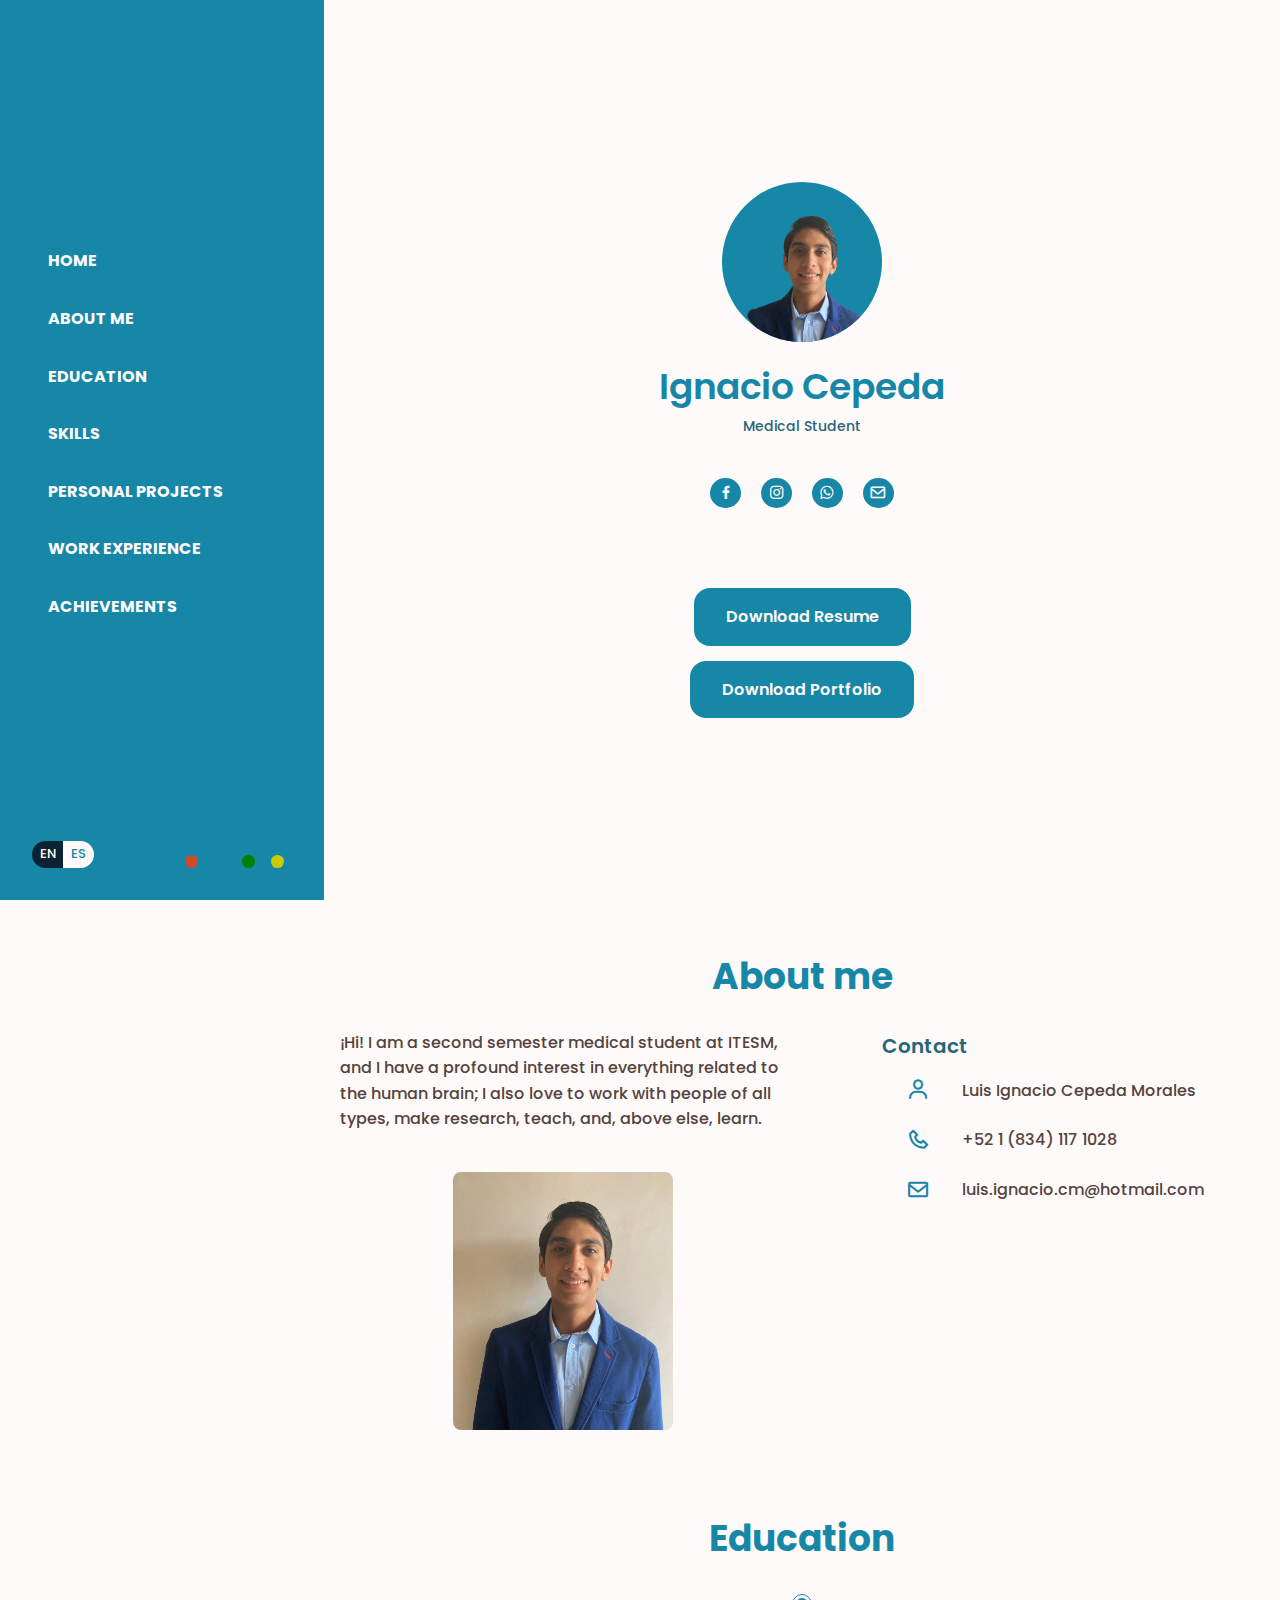
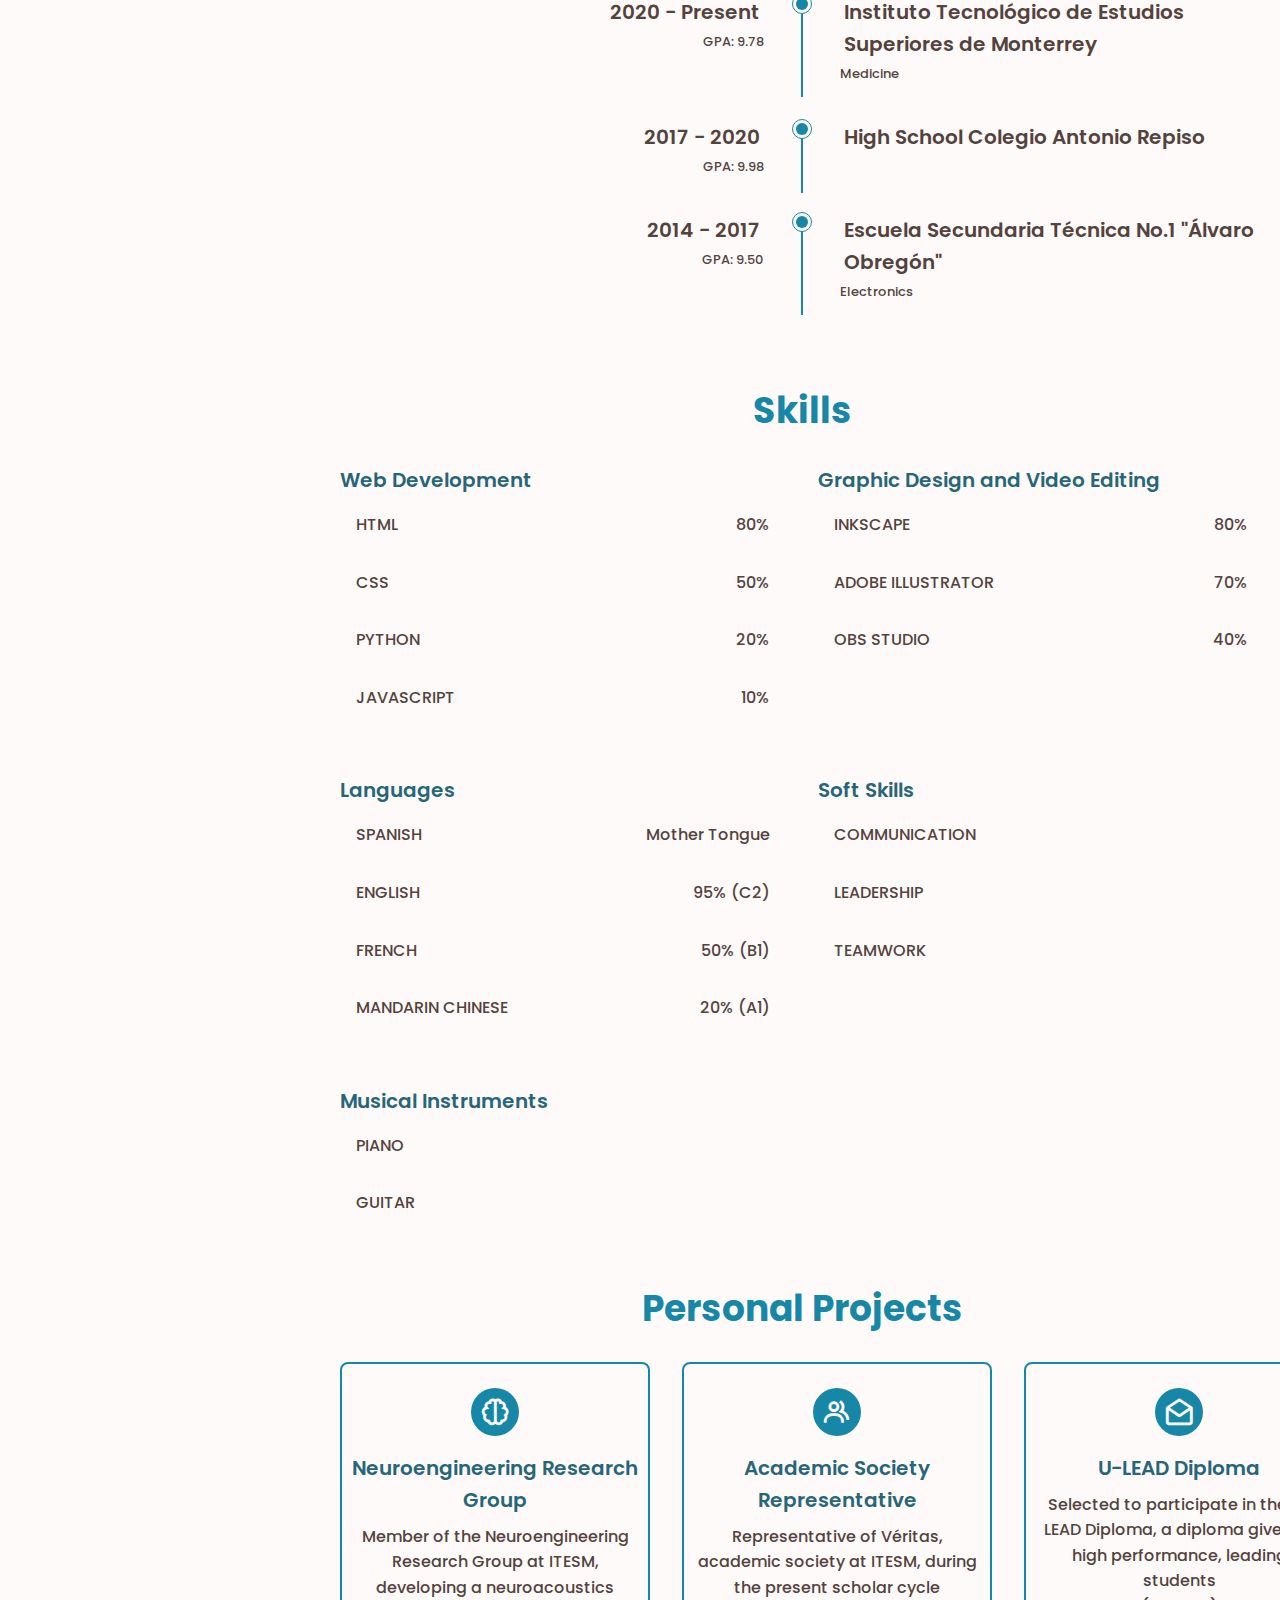
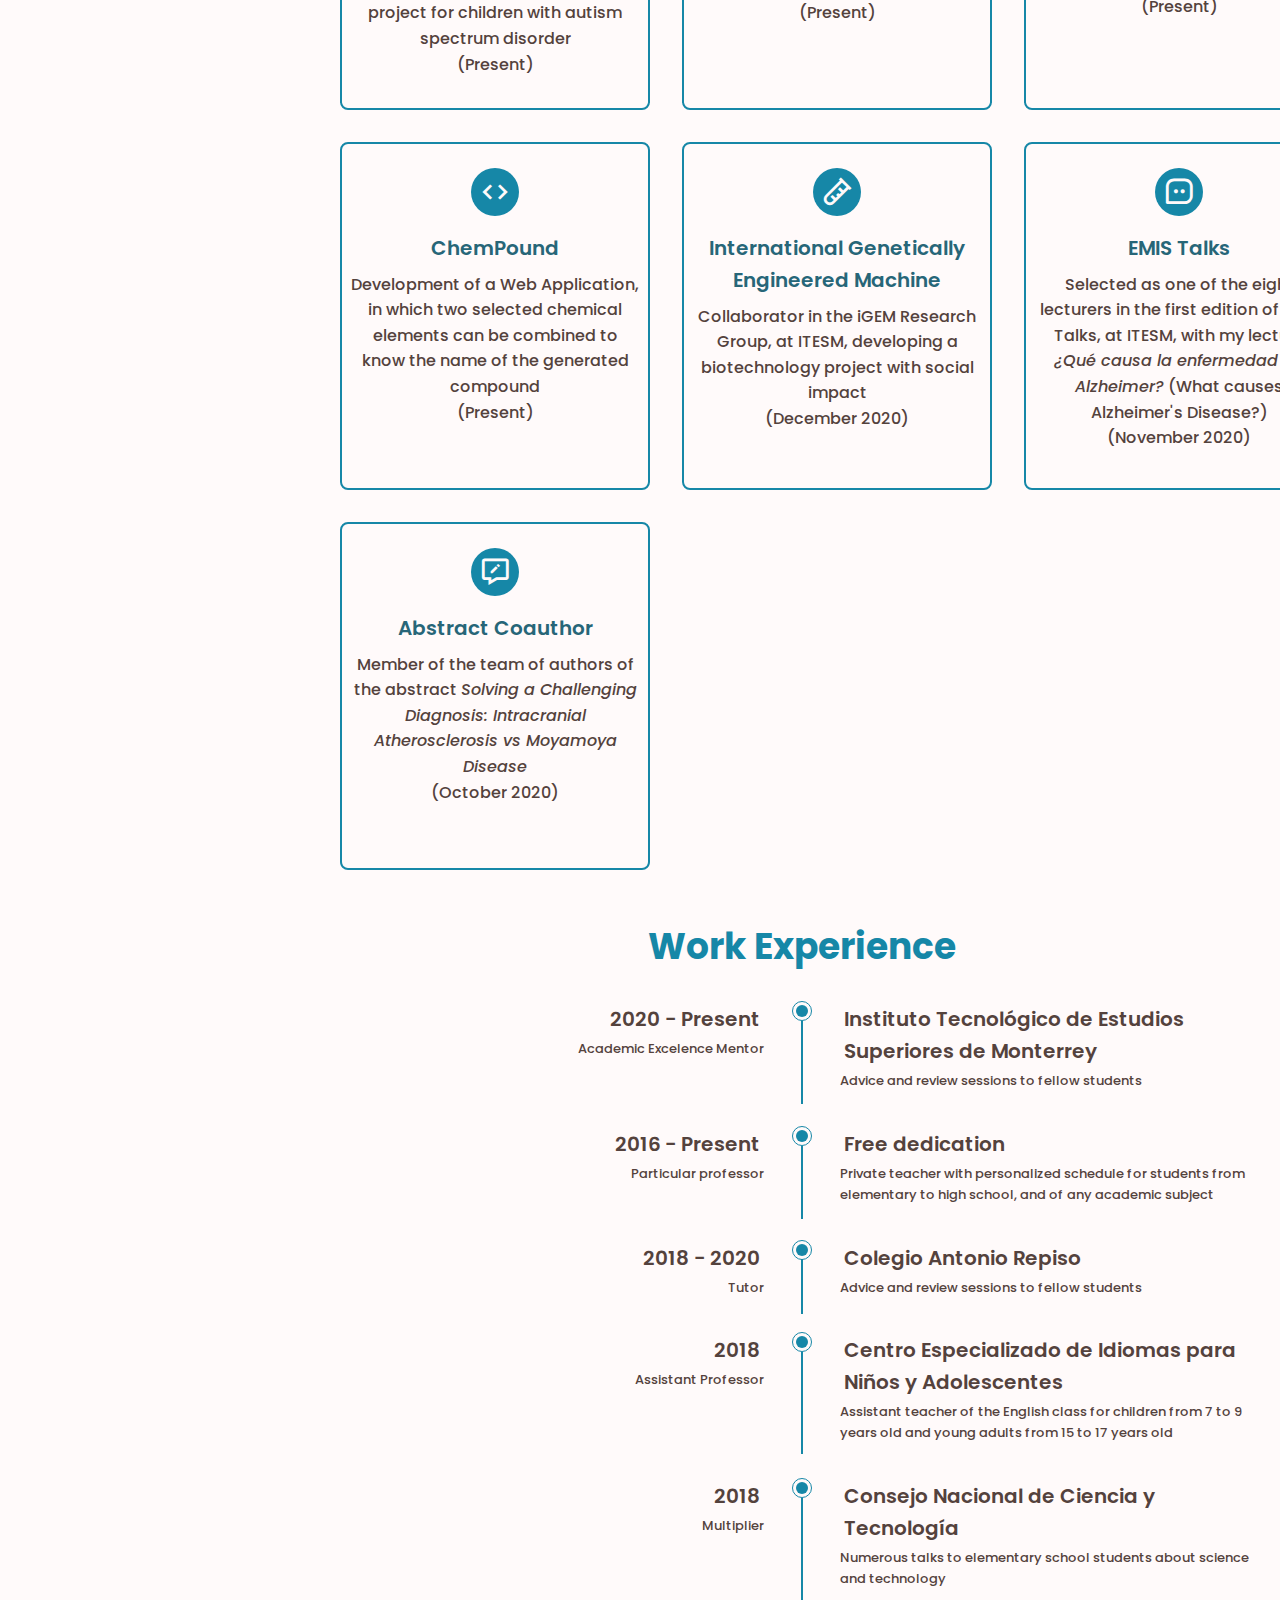
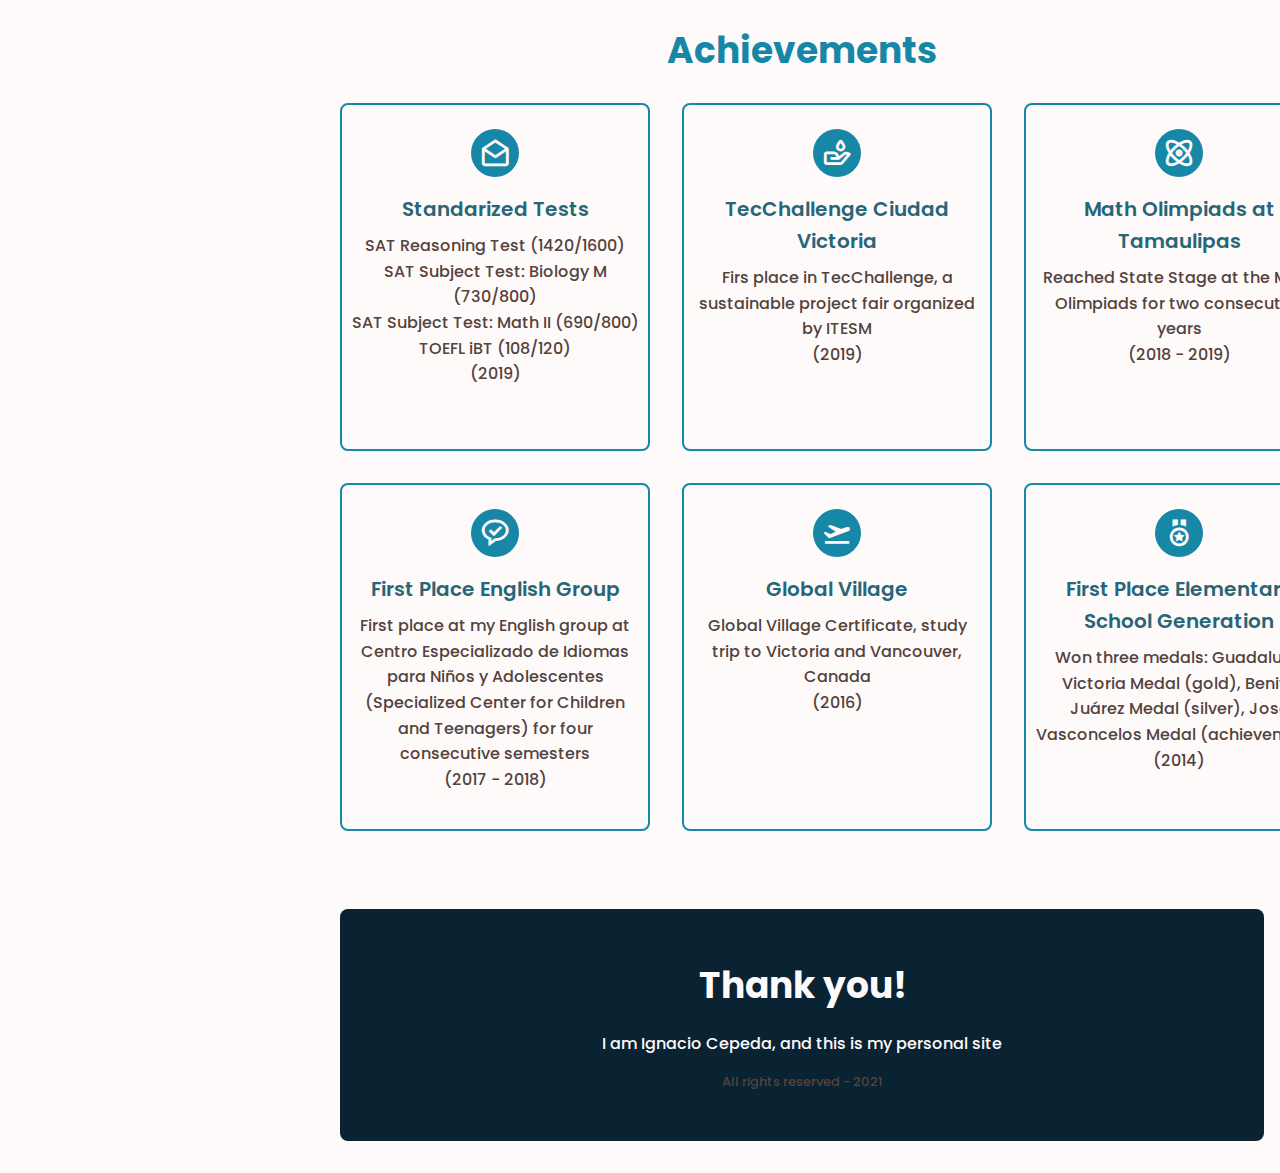
==== english.html @ 67d34b9b "Finished" ====
<!DOCTYPE html>
<html lang="es">
    <head>
        <meta charset="UTF-8">
        <title>Ignacio Cepeda</title>
        <meta name="viewport" content="width=device-width, initial-scale=1">
        <link rel="stylesheet" type="text/css" href="css/styles.css">
        <link rel="stylesheet" type="text/css" href="https://unpkg.com/boxicons@2.0.7/css/boxicons.min.css">
        <link rel="icon" href="assets/favicon.ico">
    </head>
    <body>
        <header class="l-header">
            <nav class="barra bd_grid">
                <div class="abrir_barra" id="abrir_barra">
                    <i class='bx bx-menu-alt-left'></i>
                </div>
                <div>
                    <a href="#" class="logo_barra">Ignacio Cepeda</a>
                </div>
                <div class="menu_barra" id="menu_barra">
                    <div class="cerrar_barra" id="cerrar_barra">
                        <i class='bx bx-x'></i>
                    </div>
                    <ul class="lista_barra">
                        <li class="item_barra"><a href="#inicio" class="link_barra activo">HOME</a></li>
                        <li class="item_barra"><a href="#acerca_de" class="link_barra activo">ABOUT ME</a></li>
                        <li class="item_barra"><a href="#educacion" class="link_barra activo">EDUCATION</a></li>
                        <li class="item_barra"><a href="#habilidades" class="link_barra activo">SKILLS</a></li>
                        <li class="item_barra"><a href="#proyectos" class="link_barra activo">PERSONAL PROJECTS</a></li>
                        <li class="item_barra"><a href="#experiencia_laboral" class="link_barra activo">WORK EXPERIENCE</a></li>
                        <li class="item_barra"><a href="#logros" class="link_barra activo">ACHIEVEMENTS</a></li>
                    </ul>
                    <div class="idiomas">
                        <a href="#" class="logo_barra_ingles idioma_activo">EN</a><a href="index.html" class="logo_barra_espagnol">ES</a>
                    </div>
                    <div class="colores">
                        <button class="cambio" id="color_orange"></button>
                        <button class="cambio" id="color_blue"></button>
                        <button class="cambio" id="color_green"></button>
                        <button class="cambio" id="color_yellow"></button>
                    </div>
                </div>
            </nav>
        </header>
        <main class="l-main">
            <section class="inicio" id="inicio">
                <div class="contenedor_inicio bd_grid">
                    <div class="datos_inicio">
                        <div class="imagen_inicio">
                            <img src="assets/me4.png" alt="ignacio-image">
                        </div>
                        <h1 class="titulo_inicio">Ignacio Cepeda</h1>
                        <span class="estudiante_inicio">Medical Student</span>
                        <div class="redes_sociales">
                            <a href="https://www.facebook.com/LuisIgnacio02" target="_blank" class="link_red_social"><i
                                    class="bx bxl-facebook"></i></a>
                            <a href="https://www.instagram.com/luisignacm/" target="_blank" class="link_red_social"><i
                                    class='bx bxl-instagram'></i></a>
                            <a href="https://wa.me/528341171028?text=Hola,+Ignacio" target="_blank"
                               class="link_red_social"><i class='bx bxl-whatsapp'></i></a>
                            <a href="mailto:luis.ignacio.cm@hotmail.com?Subject=Hola,+Ignacio" target="_blank"
                               class="link_red_social"><i class='bx bx-envelope'></i></a>
                        </div>
                        <a href="CV2021.pdf" target="_blank" class="boton boton_descargar">Download
                            Resume</a>
                        <a href="Portafolio.pdf" target="_blank" class="boton boton_descargar portafolio">Download
                            Portfolio</a>
                    </div>
                </div>
            </section>
            <section class="acerca_de section" id="acerca_de">
                <h2 class="titulo_seccion">About me</h2>
                <div class="contenedor_acerca_de bd_grid">
                    <div class="datos_acerca_de">
                        <p class="descripcion">
                            ¡Hi! I am a second semester medical student at ITESM, and I have a profound interest in
                            everything related to the human brain; I also love to work with people of all types,
                            make research, teach, and, above else, learn.
                        </p>
                        <img src="assets/me2.jpeg" class="imagen_acerca_de" alt="ignacio-image"></div>
                    <div class="contacto">
                        <h3 class="contacto_titulo">Contact</h3>
                        <div class="contacto_datos">
                            <i class="bx bx-user contacto_icono"></i>
                            <span>Luis Ignacio Cepeda Morales</span>
                        </div>
                        <div class="contacto_datos">
                            <i class="bx bx-phone contacto_icono"></i>
                            <span>+52 1 (834) 117 1028</span>
                        </div>
                        <div class="contacto_datos">
                            <i class="bx bx-envelope contacto_icono"></i>
                            <span>luis.ignacio.cm@hotmail.com</span>
                        </div>
                    </div>
                </div>
            </section>
            <section class="educacion section" id="educacion">
                <h2 class="titulo_seccion">Education</h2>
                <div class="contenedor_educacion bd_grid">
                    <div class="contenido_educacion">
                        <div>
                            <h3 class="agno">2020 - Present</h3>
                            <span class="promedio">GPA: 9.78</span>
                        </div>
                        <div class="tiempo_educacion">
                            <span class="circulo_educacion"></span>
                            <span class="linea_educacion"></span>
                        </div>
                        <div>
                            <h3 class="universidad">Instituto Tecnológico de Estudios Superiores de Monterrey</h3>
                            <span class="especialidad">Medicine</span>
                        </div>
                    </div>
                    <div class="contenido_educacion">
                        <div>
                            <h3 class="agno">2017 - 2020</h3>
                            <span class="promedio">GPA: 9.98</span>
                        </div>
                        <div class="tiempo_educacion">
                            <span class="circulo_educacion"></span>
                            <span class="linea_educacion"></span>
                        </div>
                        <div>
                            <h3 class="universidad">High School Colegio Antonio Repiso</h3>
                        </div>
                    </div>
                    <div class="contenido_educacion">
                        <div>
                            <h3 class="agno">2014 - 2017</h3>
                            <span class="promedio">GPA: 9.50</span>
                        </div>
                        <div class="tiempo_educacion">
                            <span class="circulo_educacion"></span>
                            <span class="linea_educacion"></span>
                        </div>
                        <div>
                            <h3 class="universidad">Escuela Secundaria Técnica No.1 "Álvaro Obregón"</h3>
                            <span class="especialidad">Electronics</span>
                        </div>
                    </div>
                </div>
            </section>
            <section class="habilidades section" id="habilidades">
                <h2 class="titulo_seccion">Skills</h2>
                <div class="contenedor_habilidades bd_grid">
                    <div class="contenido_habilidades">
                        <h3 class="subtitulo_habilidades">Web Development</h3>
                        <div class="datos_habilidades">
                            <span class="nombre_habilidad">HTML</span>
                            <span class="numero_habilidad">80%</span>
                            <span class="barra_habilidad" id="barra_html"></span>
                        </div>
                        <div class="datos_habilidades">
                            <span class="nombre_habilidad">CSS</span>
                            <span class="numero_habilidad">50%</span>
                            <span class="barra_habilidad" id="barra_css"></span>
                        </div>
                        <div class="datos_habilidades">
                            <span class="nombre_habilidad">Python</span>
                            <span class="numero_habilidad">20%</span>
                            <span class="barra_habilidad" id="barra_py"></span>
                        </div>
                        <div class="datos_habilidades">
                            <span class="nombre_habilidad">JavaScript</span>
                            <span class="numero_habilidad">10%</span>
                            <span class="barra_habilidad" id="barra_js"></span>
                        </div>
                    </div>
                    <div class="contenido_habilidades">
                        <h3 class="subtitulo_habilidades">Graphic Design and Video Editing</h3>
                        <div class="datos_habilidades">
                            <span class="nombre_habilidad">Inkscape</span>
                            <span class="numero_habilidad">80%</span>
                            <span class="barra_habilidad" id="barra_inkscape"></span>
                        </div>
                        <div class="datos_habilidades">
                            <span class="nombre_habilidad">Adobe Illustrator</span>
                            <span class="numero_habilidad">70%</span>
                            <span class="barra_habilidad" id="barra_illustrator"></span>
                        </div>
                        <div class="datos_habilidades">
                            <span class="nombre_habilidad">OBS Studio</span>
                            <span class="numero_habilidad">40%</span>
                            <span class="barra_habilidad" id="barra_obs"></span>
                        </div>
                    </div>
                    <div class="contenido_habilidades">
                        <h3 class="subtitulo_habilidades">Languages</h3>
                        <div class="datos_habilidades">
                            <span class="nombre_habilidad">Spanish</span>
                            <span class="numero_habilidad">Mother Tongue</span>
                            <span class="barra_habilidad" id="barra_español"></span>
                        </div>
                        <div class="datos_habilidades">
                            <span class="nombre_habilidad">English</span>
                            <span class="numero_habilidad">95% (C2)</span>
                            <span class="barra_habilidad" id="barra_ingles"></span>
                        </div>
                        <div class="datos_habilidades">
                            <span class="nombre_habilidad">French</span>
                            <span class="numero_habilidad">50% (B1)</span>
                            <span class="barra_habilidad" id="barra_frances"></span>
                        </div>
                        <div class="datos_habilidades">
                            <span class="nombre_habilidad">Mandarin Chinese</span>
                            <span class="numero_habilidad">20% (A1)</span>
                            <span class="barra_habilidad" id="barra_chino"></span>
                        </div>
                    </div>
                    <div class="contenido_habilidades">
                        <h3 class="subtitulo_habilidades">Soft Skills</h3>
                        <div class="datos_habilidades">
                            <span class="nombre_habilidad">Communication</span>
                        </div>
                        <div class="datos_habilidades">
                            <span class="nombre_habilidad">Leadership</span>
                        </div>
                        <div class="datos_habilidades">
                            <span class="nombre_habilidad">Teamwork</span>
                        </div>
                    </div>
                    <div class="contenido_habilidades">
                        <h3 class="subtitulo_habilidades">Musical Instruments</h3>
                        <div class="datos_habilidades">
                            <span class="nombre_habilidad">Piano</span>
                        </div>
                        <div class="datos_habilidades">
                            <span class="nombre_habilidad">Guitar</span>
                        </div>
                    </div>
                </div>
            </section>
            <section class="proyectos" id="proyectos">
                <h2 class="titulo_seccion">Personal Projects</h2>
                <div class="contenedor_proyectos bd_grid">
                    <div class="contenido_proyectos">
                        <i class="bx bx-brain icono_proyectos"></i>
                        <h3 class="titulo_proyectos">Neuroengineering Research Group</h3>
                        <p class="descripcion_proyectos">
                            Member of the Neuroengineering Research Group at ITESM, developing a neuroacoustics
                            project for children with autism spectrum disorder <br>(Present)
                        </p>
                    </div>
                    <div class="contenido_proyectos">
                        <i class="bx bx-group icono_proyectos"></i>
                        <h3 class="titulo_proyectos">Academic Society Representative</h3>
                        <p class="descripcion_proyectos">
                            Representative of Véritas, academic society at ITESM, during the present
                            scholar cycle <br>(Present)
                        </p>
                    </div>
                    <div class="contenido_proyectos">
                        <i class="bx bx-envelope-open icono_proyectos"></i>
                        <h3 class="titulo_proyectos">U-LEAD Diploma</h3>
                        <p class="descripcion_proyectos">
                            Selected to participate in the U-LEAD Diploma, a diploma given to high performance,
                            leading students <br>(Present)
                        </p>
                    </div>
                    <div class="contenido_proyectos">
                        <i class="bx bx-code icono_proyectos"></i>
                        <h3 class="titulo_proyectos">ChemPound</h3>
                        <p class="descripcion_proyectos">
                            Development of a Web Application, in which two selected chemical elements can be
                            combined to know the name of the generated compound <br>(Present)
                        </p>
                    </div>
                    <div class="contenido_proyectos">
                        <a href="https://open.spotify.com/episode/3LlJ29uV9oakrm0CAbgaK0?si=y4XoBjLfSESO9Jmq3WnVIg&dl_branch=1"
                           target="_blank">
                            <i class="bx bx-test-tube icono_proyectos"></i>
                            <h3 class="titulo_proyectos">International Genetically Engineered Machine</h3>
                            <p class="descripcion_proyectos">
                                Collaborator in the iGEM Research Group, at ITESM, developing a biotechnology project
                                with social impact <br>(December 2020)
                            </p>
                        </a>
                    </div>
                    <div class="contenido_proyectos">
                        <i class="bx bx-message-square-dots icono_proyectos"></i>
                        <h3 class="titulo_proyectos">EMIS Talks</h3>
                        <p class="descripcion_proyectos">
                            Selected as one of the eight lecturers in the first edition of EMIS Talks, at ITESM,
                            with my lecture <em>¿Qué causa la enfermedad de Alzheimer?</em> (What causes Alzheimer's
                            Disease?) <br>(November 2020)
                        </p>
                    </div>
                    <div class="contenido_proyectos">
                        <i class="bx bx-message-edit icono_proyectos"></i>
                        <h3 class="titulo_proyectos">Abstract Coauthor</h3>
                        <p class="descripcion_proyectos">
                            Member of the team of authors of the abstract <em>Solving a
                            Challenging Diagnosis: Intracranial Atherosclerosis vs Moyamoya Disease</em>
                            <br>(October 2020)
                        </p>
                    </div>
                </div>
            </section>
            <section class="educacion section" id="experiencia_laboral">
                <h2 class="titulo_seccion">Work Experience</h2>
                <div class="contenedor_educacion bd_grid">
                    <div class="contenido_educacion">
                        <div>
                            <h3 class="agno">2020 - Present</h3>
                            <span class="promedio">Academic Excelence Mentor</span>
                        </div>
                        <div class="tiempo_educacion">
                            <span class="circulo_educacion"></span>
                            <span class="linea_educacion"></span>
                        </div>
                        <div>
                            <h3 class="universidad">Instituto Tecnológico de Estudios Superiores de Monterrey</h3>
                            <span class="especialidad">Advice and review sessions to fellow students</span>
                        </div>
                    </div>
                    <div class="contenido_educacion">
                        <div>
                            <h3 class="agno">2016 - Present</h3>
                            <span class="promedio">Particular professor</span>
                        </div>
                        <div class="tiempo_educacion">
                            <span class="circulo_educacion"></span>
                            <span class="linea_educacion"></span>
                        </div>
                        <div>
                            <h3 class="universidad">Free dedication</h3>
                            <span class="especialidad">Private teacher with personalized schedule for students from elementary to high school, and of any academic subject</span>
                        </div>
                    </div>
                    <div class="contenido_educacion">
                        <div>
                            <h3 class="agno">2018 - 2020</h3>
                            <span class="promedio">Tutor</span>
                        </div>
                        <div class="tiempo_educacion">
                            <span class="circulo_educacion"></span>
                            <span class="linea_educacion"></span>
                        </div>
                        <div>
                            <h3 class="universidad">Colegio Antonio Repiso</h3>
                            <span class="especialidad">Advice and review sessions to fellow students</span>
                        </div>
                    </div>
                    <div class="contenido_educacion">
                        <div>
                            <h3 class="agno">2018</h3>
                            <span class="promedio">Assistant Professor</span>
                        </div>
                        <div class="tiempo_educacion">
                            <span class="circulo_educacion"></span>
                            <span class="linea_educacion"></span>
                        </div>
                        <div>
                            <h3 class="universidad">Centro Especializado de Idiomas para Niños y
                                Adolescentes</h3>
                            <span class="especialidad">Assistant teacher of the English class for children from 7 to 9 years old and young adults from 15 to 17 years old</span>
                        </div>
                    </div>
                    <div class="contenido_educacion">
                        <div>
                            <h3 class="agno">2018</h3>
                            <span class="promedio">Multiplier</span>
                        </div>
                        <div class="tiempo_educacion">
                            <span class="circulo_educacion"></span>
                            <span class="linea_educacion"></span>
                        </div>
                        <div>
                            <h3 class="universidad">Consejo Nacional de Ciencia y Tecnología</h3>
                            <span class="especialidad">Numerous talks to elementary school students about science and technology</span>
                        </div>
                    </div>
                </div>
            </section>
            <section class="proyectos" id="logros">
                <h2 class="titulo_seccion">Achievements</h2>
                <div class="contenedor_proyectos bd_grid">
                    <div class="contenido_proyectos">
                        <a href="assets/Scores.pdf" target="_blank">
                            <i class="bx bx-envelope-open icono_proyectos"></i>
                            <h3 class="titulo_proyectos">Standarized Tests</h3>
                            <p class="descripcion_proyectos">
                                SAT Reasoning Test (1420/1600) <br>
                                SAT Subject Test: Biology M (730/800) <br>
                                SAT Subject Test: Math II (690/800) <br>
                                TOEFL iBT (108/120) <br>(2019)
                            </p>
                        </a>
                    </div>
                    <div class="contenido_proyectos">
                        <a href="assets/TecChallenge.jpg" target="_blank">
                            <i class="bx bx-donate-blood icono_proyectos"></i>
                            <h3 class="titulo_proyectos">TecChallenge Ciudad Victoria</h3>
                            <p class="descripcion_proyectos">
                                Firs place in TecChallenge, a sustainable project fair organized by ITESM <br>(2019)
                            </p>
                        </a>
                    </div>
                    <div class="contenido_proyectos">
                        <a href="assets/Olimpiadas.jpg" target="_blank">
                            <i class="bx bx-atom icono_proyectos"></i>
                            <h3 class="titulo_proyectos">Math Olimpiads at Tamaulipas</h3>
                            <p class="descripcion_proyectos">
                                Reached State Stage at the Math Olimpiads for two consecutive years <br>(2018 - 2019)
                            </p>
                        </a>
                    </div>
                    <div class="contenido_proyectos">
                        <a href="assets/CEINA.jpg" target="_blank">
                            <i class="bx bx-message-rounded-check icono_proyectos"></i>
                            <h3 class="titulo_proyectos">First Place English Group</h3>
                            <p class="descripcion_proyectos">
                                First place at my English group at Centro Especializado de Idiomas para Niños y
                                Adolescentes (Specialized Center for Children and Teenagers) for four consecutive
                                semesters <br>(2017 - 2018)
                            </p>
                        </a>
                    </div>
                    <div class="contenido_proyectos">
                        <a href="assets/GlobalVillage.jpg" target="_blank">
                            <i class="bx bxs-plane-take-off icono_proyectos"></i>
                            <h3 class="titulo_proyectos">Global Village</h3>
                            <p class="descripcion_proyectos">
                                Global Village Certificate, study trip to Victoria and Vancouver, Canada <br>(2016)
                            </p>
                        </a>
                    </div>
                    <div class="contenido_proyectos">
                        <a href="assets/Medallas.jpg" target="_blank">
                            <i class="bx bx-medal icono_proyectos"></i>
                            <h3 class="titulo_proyectos">First Place Elementary School Generation</h3>
                            <p class="descripcion_proyectos">
                                Won three medals:
                                Guadalupe Victoria Medal (gold), Benito Juárez Medal (silver), José Vasconcelos
                                Medal (achievement) <br>(2014)
                            </p>
                        </a>
                    </div>
                </div>
            </section>
        </main>
        <footer class="pie section">
            <div class="contenedor_pie bd_grid">
                <h1 class="titulo_pie">Thank you!</h1>
                <p class="descripcion_pie">I am Ignacio Cepeda, and this is my personal site</p>
                <p class="derechos">All rights reserved - 2021</p>
            </div>
        </footer>
        <script src="js/main.js" defer></script>
    </body>
</html>
---- css/styles.css ----
@import url('https://fonts.googleapis.com/css2?family=Poppins:wght@500;600;700&display=swap');
@import url('https://fonts.googleapis.com/css2?family=Ubuntu:wght@400;500;700&display=swap');

:root {
    --header_height: 3rem;
    --navigation_width: 324px;

    --light_font: 400;
    --medium_font: 500;
    --semibold_font: 600;
    --bold_font: 700;

    --first_color: #1687a7;
    --first_color_dark: #276678;
    --first_color_darker: #092332;
    --text_color: #54423D;
    --first_color_light: #FFFAFA;
    --first_color_lighter: #FFFAFA;

    --primary_font: "Poppins", "Ubuntu", "Helvetica", sans-serif;
    --h1_size: 1.5rem;
    --h2_size: 1.25rem;
    --h3_size: 1rem;
    --normal_size: .938rem;
    --small_size: .813rem;
    --smaller_size: .75rem;

    --margin_1: .5rem;
    --margin_2: 1rem;
    --margin_3: 1.5rem;
    --margin_4: 2rem;
    --margin_5: 2.5rem;
    --margin_6: 5.5rem;

    --z: 100;
    /* cubic-bezier(0.18, 0.62, 0.9, 1.01) */
    --curve: cubic-bezier(0.01, 1.1, 0.99, 0.96);
}

@media screen and (min-width: 768px) {
    :root {
        --h1_size: 2.25rem;
        --h2_size: 1.5rem;
        --h3_size: 1.25rem;
        --normal_size: 1rem;
        --small_size: .875rem;
        --smaller_size: .813rem;
    }
}

*, ::before, ::after {
    box-sizing: border-box;
}

html {
    scroll-behavior: smooth;
}

body {
    background-color: var(--first_color_lighter);
    color: var(--text_color);
    font-family: var(--primary_font);
    font-size: var(--normal_size);
    font-weight: var(--medium_font);
    line-height: 1.6;
    margin: var(--header_height) 0 0 0;
}

h1, h2, h3, p {
    margin: 0;
}

h3 {
    font-weight: var(--semibold_font);
}

ul {
    list-style: none;
    margin: 0;
    padding: 0;
}

a {
    color: var(--text_color);
    text-decoration: none;
    transition: 500ms;
}

img {
    display: block;
    height: auto;
    max-width: 100%;
}

::-webkit-scrollbar {
    width: 9px;
}

::-webkit-scrollbar-thumb {
    background: var(--first_color);
    border-radius: 10px;
    border-right: 3px solid var(--first_color_lighter);
}

::-webkit-scrollbar-thumb:hover {
    background: var(--first_color_dark);
}

.section {
    padding: 4rem 0 2rem;
}

.titulo_seccion {
    color: var(--first_color);
    font-size: var(--h1_size);
    margin-bottom: var(--margin_3);
    text-align: center;
}

.subtitulo_seccion {
    color: var(--first_color_darker);
    display: block;
    font-size: var(--small_size);
    font-weight: var(--bold_font);
    margin-bottom: .25rem;
    text-align: center;
}

.bd_grid {
    column-gap: 2rem;
    display: grid;
    grid-template-columns: 100%;
    margin-left: var(--margin_2);
    margin-right: var(--margin_2);
    max-width: 1024px;
    width: calc(100% - 2rem);
}

.l-header {
    background-color: var(--first_color_lighter);
    box-shadow: 0 2px 4px rgba(0, 0, 0, .1);
    left: 0;
    position: fixed;
    top: 0;
    width: 100%;
    z-index: var(--z);
}

.barra {
    align-items: center;
    display: flex;
    height: var(--header_height);
    justify-content: space-between;
}

.menu_barra {
    align-items: center;
    background-color: var(--first_color);
    display: flex;
    height: 100vh;
    left: -100%;
    padding: 3rem;
    position: fixed;
    top: 0;
    transition: 500ms;
    width: 90%;
}

.cerrar_barra {
    color: var(--first_color_dark);
    cursor: pointer;
    font-size: 2rem;
    position: absolute;
    right: 1rem;
    top: 1rem;
}

.idiomas {
    position: absolute;
    bottom: var(--margin_6);
    left: 10%;
    display: inline-block;
    cursor: pointer;
}

.logo_barra_ingles {
    background-color: var(--first_color_lighter);
    color: var(--first_color);
    font-size: var(--smaller_size);
    padding: 3px 8px;
    border-radius: 100px 0 0 100px;
    display: inline-block;
    width: 31px;
}

.logo_barra_espagnol {
    background-color: var(--first_color_lighter);
    color: var(--first_color);
    font-size: var(--smaller_size);
    padding: 3px 8px;
    border-radius: 0 100px 100px 0;
    display: inline-block;
    width: 31px;
}

.idioma_activo {
    background-color: var(--first_color_darker);
    color: var(--first_color_lighter);
}

#color_orange {
    background-color: #CC4B2C;
}

#color_blue {
    background-color: #1687A7;
}

#color_green {
    background-color: #008000;
}

#color_yellow {
    background-color: #CACA00;
}

.colores {
    display: inline-flex;
    position: absolute;
    bottom: var(--margin_6);
    right: 2rem;
}

.cambio {
    border-radius: 50%;
    display: inline-flex;
    font-size: 1.1rem;
    margin: 0 var(--margin_1);
    padding: .4rem;
    border: 0;
    cursor: pointer;
}

.item_barra {
    margin-bottom: var(--margin_4);
}

.link_barra {
    color: var(--first_color_lighter);
    font-size: 1rem;
    font-weight: var(--bold_font);
    transition: 300ms;
}

ul:hover li a.link_barra {
    opacity: .2;
    filter: blur(5px);
}

ul li a.link_barra:hover {
    opacity: 1;
    filter: blur(0);
}

.abrir_barra {
    color: var(--first_color_dark);
    cursor: pointer;
    font-size: 1.3rem;
}

.show {
    left: 0;
}

.active {
    color: var(--text_color)
}

.contenedor_inicio {
    align-items: center;
    height: calc(100vh - var(--header_height));
}

.datos_inicio {
    align-items: center;
    display: flex;
    flex-direction: column;
    height: max-content;
    text-align: center;
}

.imagen_inicio {
    background-color: var(--first_color);
    border-radius: 50%;
    height: 160px;
    margin-bottom: var(--margin_2);
    overflow: hidden;
    padding-left: .8rem;
    padding-top: 1.3rem;
    width: 160px;
}

.titulo_inicio {
    color: var(--first_color);
    font-size: var(--h1_size);
    font-weight: var(--semibold_font);
}

.estudiante_inicio {
    color: var(--first_color_dark);
    font-size: var(--small_size);
    margin-bottom: var(--margin_5);
}

.redes_sociales {
    margin-bottom: 5rem;
}

.link_red_social {
    background-color: var(--first_color);
    border-radius: 50%;
    color: var(--first_color_lighter);
    display: inline-flex;
    font-size: 1.1rem;
    margin: 0 var(--margin_1);
    padding: .4rem;
    transition: 300ms;
}

.link_red_social:hover {
    background-color: var(--first_color_dark);
}

.boton {
    display: inline-block;
    background-color: var(--first_color);
    color: var(--first_color_lighter);
    padding: 1rem 2rem;
    font-weight: var(--semibold_font);
    border-radius: 1rem;
    transition: 300ms;
}

.boton:hover {
    background-color: var(--first_color_dark);
}

.boton_light {
    background-color: var(--first_color_lighter);
    color: var(--first_color);
}

.boton_light:hover {
    color: var(--first_color_lighter);
}

.contenedor_acerca_de {
    row-gap: 2rem;
}

.datos_acerca_de {
    text-align: center;
}

.descripcion {
    margin-bottom: var(--margin_4);
}

.imagen_acerca_de {
    width: 150px;
    border-radius: .5rem;
    margin: 0 auto;
}

.contacto {
    margin-bottom: var(--margin_4);
}

.contacto_titulo {
    font-size: var(--h3_size);
    color: var(--first_color_dark);
    margin-bottom: var(--margin_2);
}

.contacto_datos {
    display: flex;
    align-items: center;
    padding-left: 1.5rem;
    margin-bottom: var(--margin_3);
}

.contacto_icono {
    font-size: 1.5rem;
    color: var(--first_color);
    margin-right: var(--margin_4);
}

.contacto_subtitulo_acerca_de {
    display: block;
    font-weight: var(--semibold_font);
}

.contacto_subtitulo_small_acerca_de {
    font-size: var(--small_size);
}

.contenedor_habilidades {
    row-gap: 2rem;
}

.subtitulo_habilidades {
    font-size: var(--h3_size);
    color: var(--first_color_dark);
    margin-bottom: var(--margin_2);
}

.datos_habilidades {
    position: relative;
    display: flex;
    justify-content: space-between;
    margin: 0 var(--margin_2);
    margin-bottom: var(--margin_4);
    cursor: pointer;
}

.nombre_habilidad {
    text-transform: uppercase;
}

.barra_habilidad {
    position: absolute;
    bottom: -.75rem;
    height: .25rem;
    background-color: var(--first_color);
}

.portafolio {
    margin-top: 15px;
}

#barra_html {
    width: 80%;
}

#barra_css {
    width: 50%;
}

#barra_py {
    width: 10%;
}

#barra_js {
    width: 10%;
}

#barra_illustrator {
    width: 60%;
}

#barra_audacity {
    width: 50%;
}

#barra_mat {
    width: 10%;
}

#barra_solid {
    width: 10%;
}

#barra_resolve {
    width: 10%;
}

#barra_español {
    width: 100%;
}

#barra_ingles {
    width: 95%;
}

#barra_frances {
    width: 60%;
}

#barra_chino {
    width: 10%;
}

.contenedor_educacion {
    row-gap: 2rem;
}

.contenido_educacion {
    display: grid;
    grid-template-columns: 1fr max-content 1fr;
}

.agno, .universidad {
    font-size: var(--h3_size);
    margin: .25rem;
}

.promedio, .especialidad {
    display: block;
    font-size: var(--smaller_size);
}

.agno, .promedio {
    text-align: right;
}

.tiempo_educacion {
    padding: 0 1rem;
    justify-self: center;
}

.circulo_educacion {
    position: relative;
    display: inline-block;
    width: 12px;
    height: 12px;
    background-color: var(--first_color);
    border-radius: 50%;
}

.circulo_educacion::before {
    content: "";
    position: absolute;
    transform: translate(-4px, -4px);
    width: 20px;
    height: 20px;
    border: 1px solid var(--first_color);
    border-radius: 50%;
}

.linea_educacion {
    display: block;
    height: 90%;
    width: 2px;
    background-color: var(--first_color);
    transform: translate(5px, -4px);
}

.contenedor_proyectos {
    row-gap: 2rem;
}

.contenido_proyectos {
    padding: 1.5rem .5rem;
    border: 2px solid var(--first_color);
    border-radius: .5rem;
    text-align: center;
    cursor: pointer;
    width: 310px;
    height: 348px;
}

.icono_proyectos {
    font-size: 2rem;
    padding: .5rem;
    background-color: var(--first_color);
    border-radius: 50%;
    margin-bottom: var(--margin_2);
    color: var(--first_color_lighter);
}

.titulo_proyectos {
    font-size: 1.25rem;
    color: var(--first_color_dark);
    margin-bottom: var(--margin_1);
}

.contenido_proyectos, .icono_proyectos, .descripcion_proyectos, .titulo_proyectos {
    transition: 500ms;
}

.contenido_proyectos:hover {
    background-color: var(--first_color);
}

.contenido_proyectos:hover .icono_proyectos {
    background-color: var(--first_color_lighter);
    color: var(--first_color);
}

.contenido_proyectos:hover .titulo_proyectos {
    color: var(--first_color_lighter);
}

.contenido_proyectos:hover .descripcion_proyectos {
    color: var(--first_color_lighter);
}

.pie {
    background-color: var(--first_color_darker);
    color: var(--first_color_lighter);
    text-align: center;
    margin-top: 30px;
}

.titulo_pie {
    font-size: var(--h1_size);
    margin-bottom: var(--margin_2);
}

.descripcion_pie {
    margin-bottom: var(--margin_2);
}

.derechos {
    font-size: var(--smaller_size);
    color: var(--text_color);
}

@media screen and (min-width: 768px) {
    :root {
        --margin_6: 3rem;
    }

    .boton_descargar {
        width: initial;
    }

    .menu_barra {
        width: var(--navigation_width);
    }

    .contenedor_acerca_de, .contenedor_habilidades, .contenedor_proyectos {
        grid-template-columns: repeat(2, 1fr);
    }

    .datos_acerca_de {
        text-align: initial;
    }

    .descripcion {
        margin-bottom: var(--margin_5);
    }

    .imagen_acerca_de {
        width: 220px;
    }

    .contacto {
        padding-left: 4rem;
    }

    .tiempo_educacion {
        padding: 0 2rem;
    }

    .pie {
        background: none;
    }

    .contenedor_pie {
        background-color: var(--first_color_darker);
        padding: 3rem 0;
        border-radius: .5rem;
    }
}

@media screen and (min-width: 1024px) {
    :root {
        --margin_6: 2rem;
    }

    body {
        margin: 0;
        padding-left: var(--navigation_width);
    }

    .l-header {
        width: 0;
    }

    .abrir_barra, .logo_barra, .cerrar_barra {
        display: none;
    }

    .menu_barra {
        left: 0;
    }

    .contenedor_inicio {
        height: 100vh;
    }

    .section {
        padding: 3rem 0 2rem;
    }

    .bd_grid {
        margin-left: auto;
        margin-right: auto;
    }

    .contenedor_proyectos {
        grid-template-columns: repeat(3, 1fr);
    }

    #barra_html {
        width: 0;
        transition: 1s;
        transition-timing-function: var(--curve);
    }

    #barra_css {
        width: 0;
        transition: 1s;
        transition-timing-function: var(--curve);
    }

    #barra_py {
        width: 0;
        transition: 1s;
        transition-timing-function: var(--curve);
    }

    #barra_js {
        width: 0;
        transition: 1s;
        transition-timing-function: var(--curve);
    }

    #barra_illustrator {
        width: 0;
        transition: 1s;
        transition-timing-function: var(--curve);
    }

    #barra_audacity {
        width: 0;
        transition: 1s;
        transition-timing-function: var(--curve);
    }

    #barra_mat {
        width: 0;
        transition: 1s;
        transition-timing-function: var(--curve);
    }

    #barra_solid {
        width: 0;
        transition: 1s;
        transition-timing-function: var(--curve);
    }

    #barra_resolve {
        width: 0;
        transition: 1s;
        transition-timing-function: var(--curve);
    }

    #barra_español {
        width: 0;
        transition: 1s;
        transition-timing-function: var(--curve);
    }

    #barra_ingles {
        width: 0;
        transition: 1s;
        transition-timing-function: var(--curve);
    }

    #barra_frances {
        width: 0;
        transition: 1s;
        transition-timing-function: var(--curve);
    }

    #barra_chino {
        width: 0;
        transition: 1s;
        transition-timing-function: var(--curve);
    }

    div.datos_habilidades:hover span#barra_html {
        width: 80%;
    }

    div.datos_habilidades:hover span#barra_css {
        width: 60%;
    }

    div.datos_habilidades:hover span#barra_py {
        width: 10%;
    }

    div.datos_habilidades:hover span#barra_js {
        width: 10%;
    }

    div.datos_habilidades:hover span#barra_illustrator {
        width: 60%;
    }

    div.datos_habilidades:hover span#barra_audacity {
        width: 50%;
    }

    div.datos_habilidades:hover span#barra_mat {
        width: 10%;
    }

    div.datos_habilidades:hover span#barra_solid {
        width: 10%;
    }

    div.datos_habilidades:hover span#barra_resolve {
        width: 10%;
    }

    div.datos_habilidades:hover span#barra_español {
        width: 100%;
    }

    div.datos_habilidades:hover span#barra_ingles {
        width: 95%;
    }

    div.datos_habilidades:hover span#barra_frances {
        width: 60%;
    }

    div.datos_habilidades:hover span#barra_chino {
        width: 20%;
    }
}
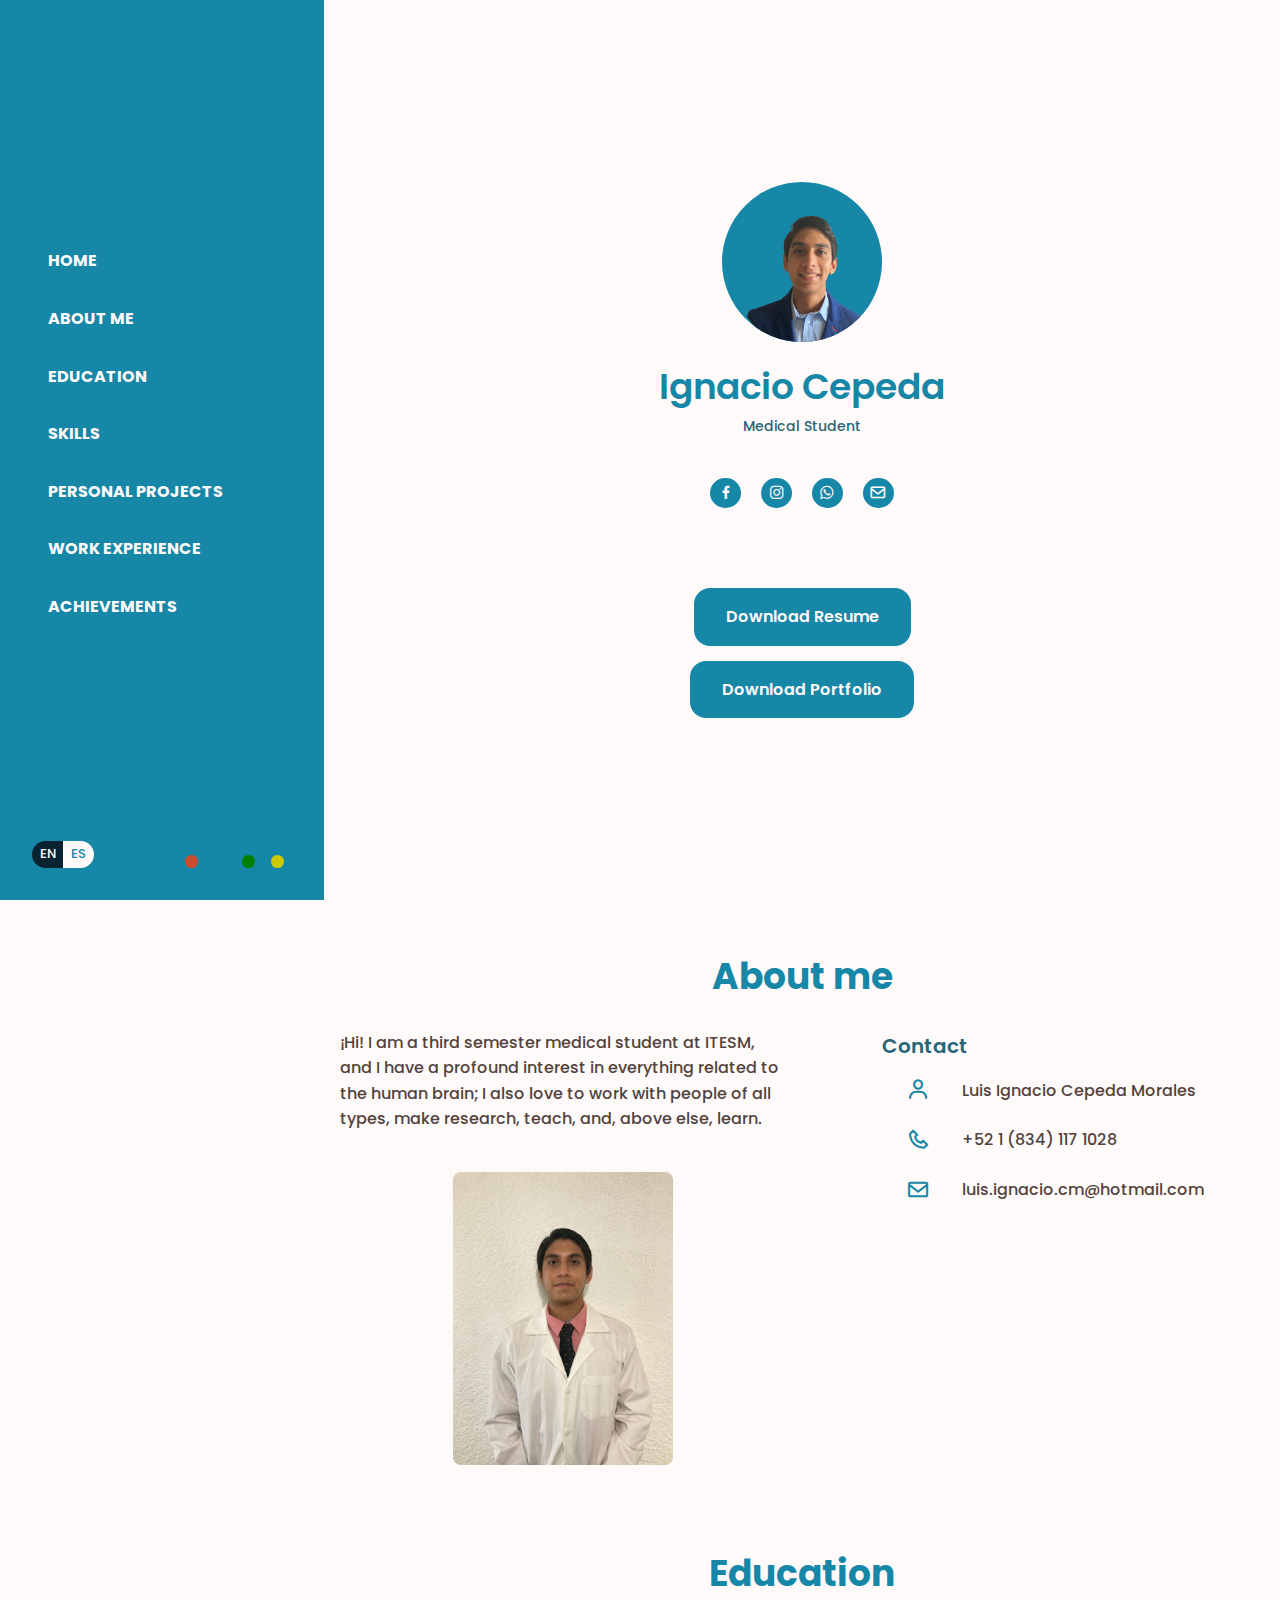
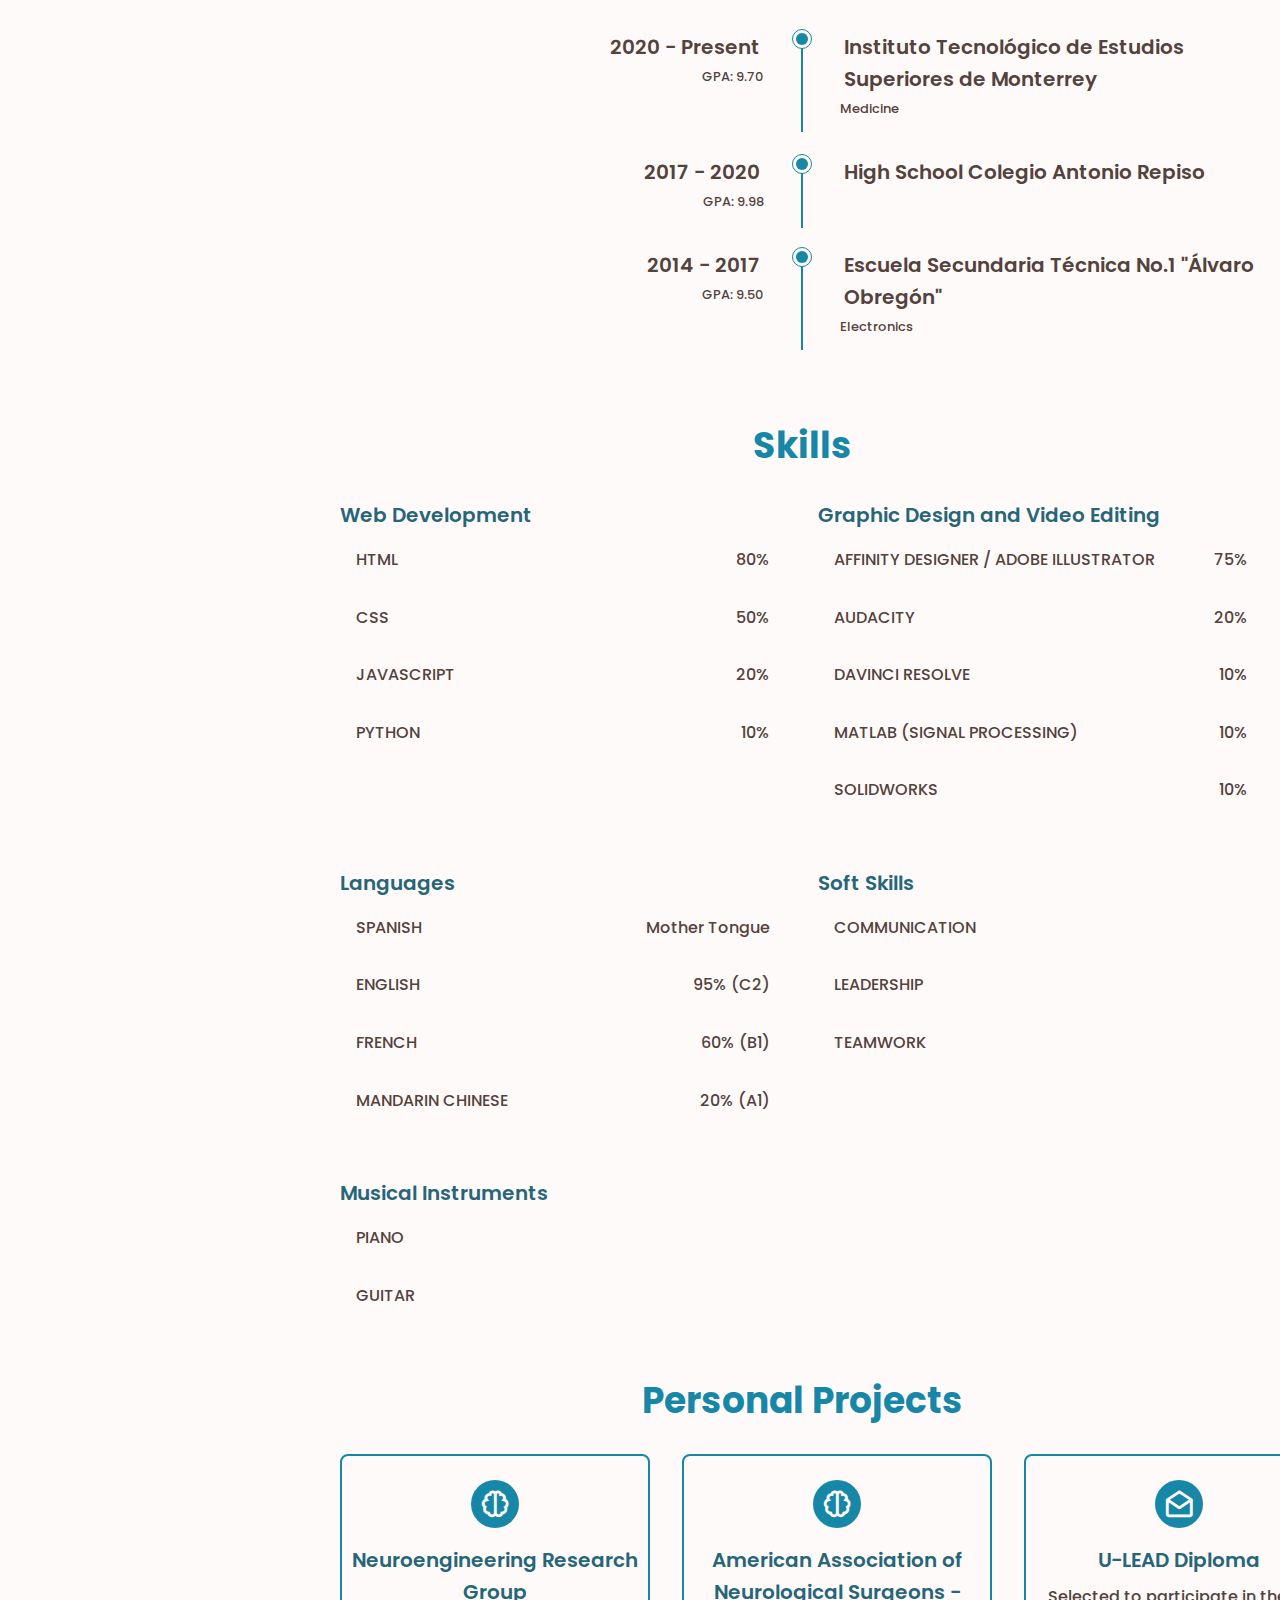
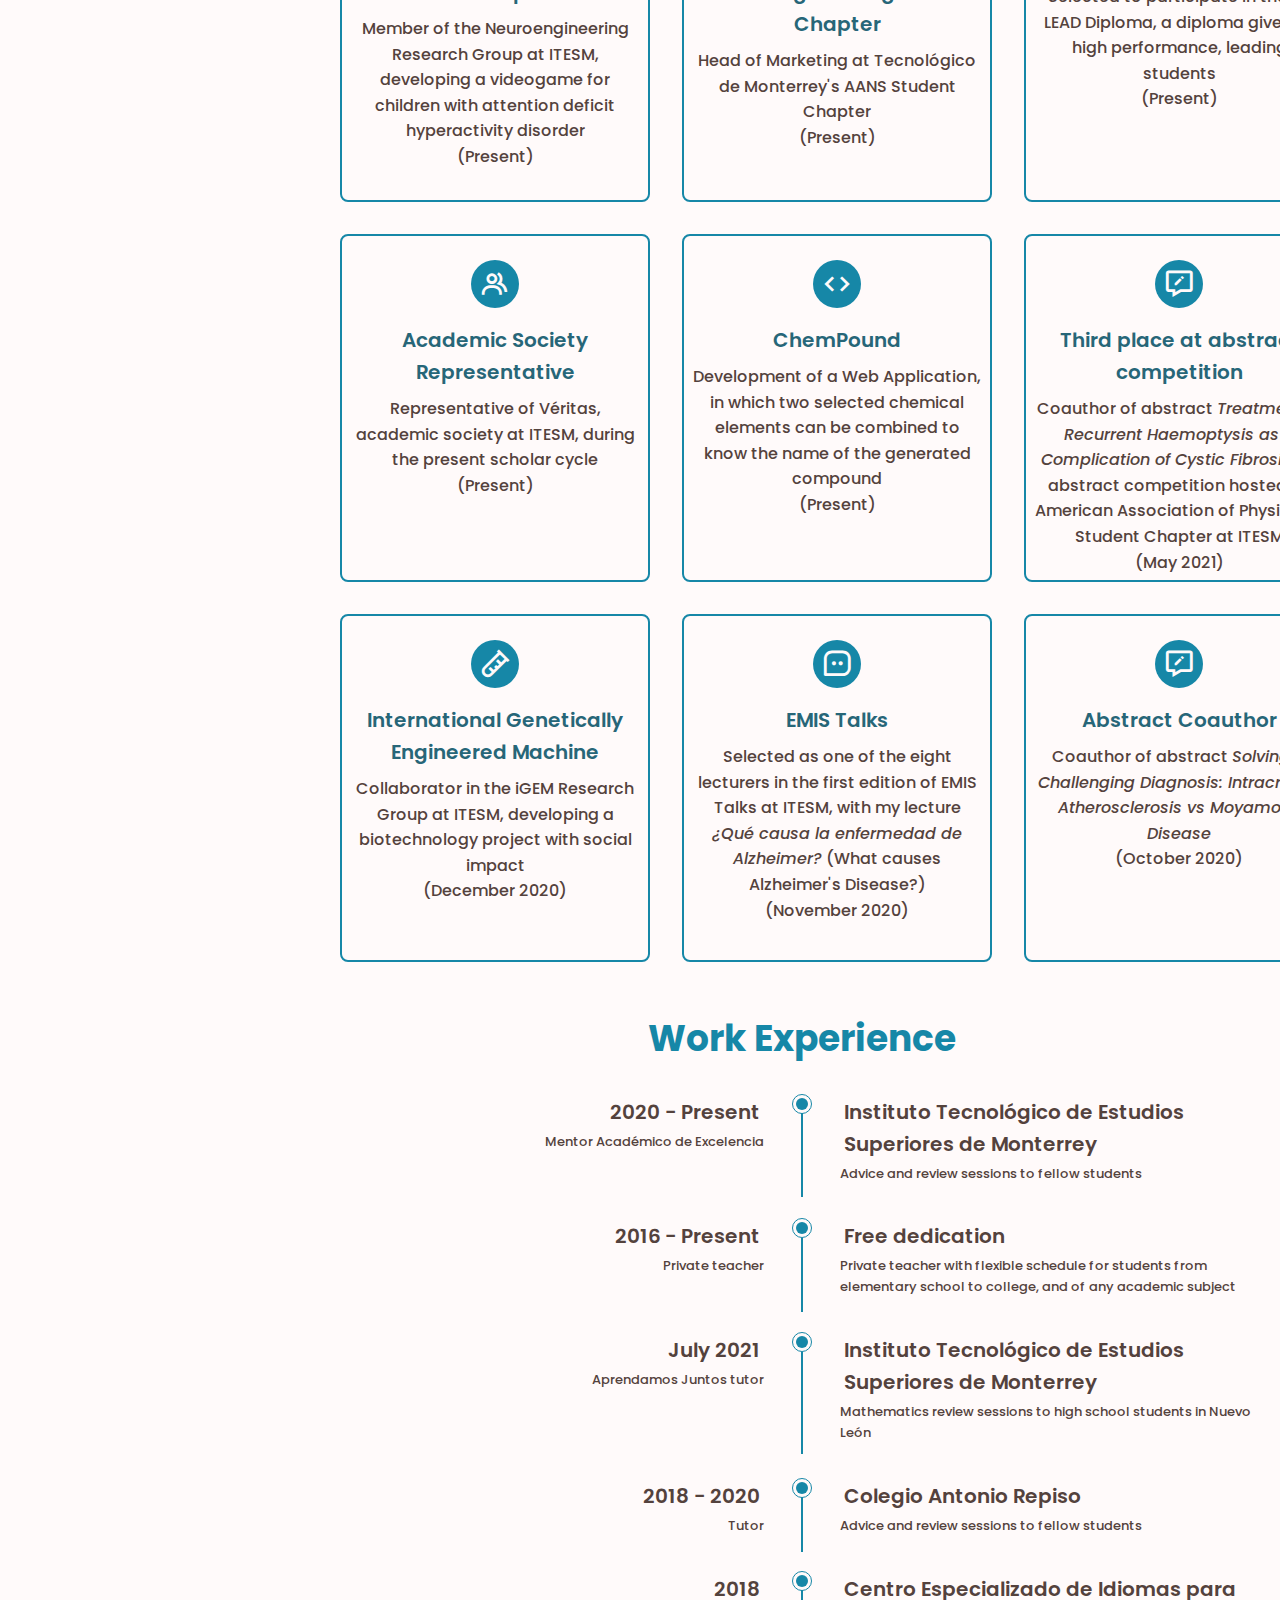
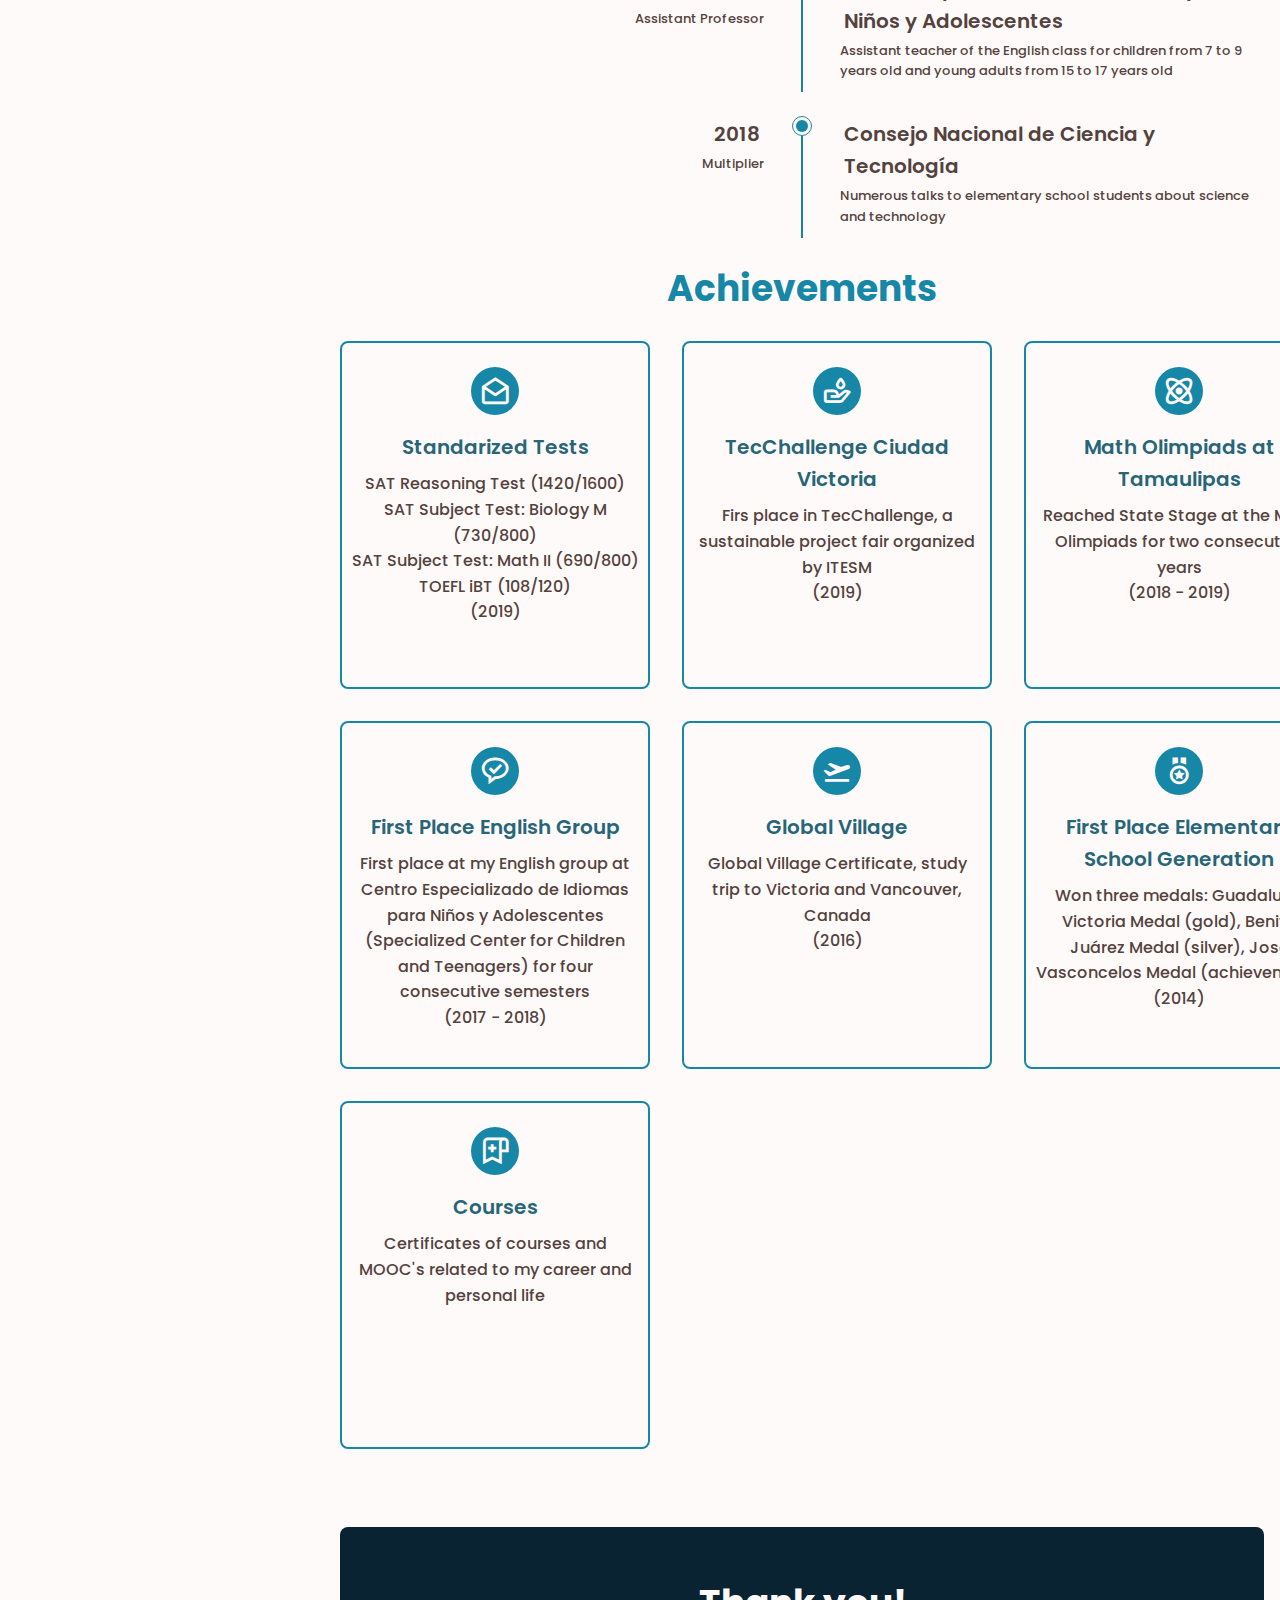
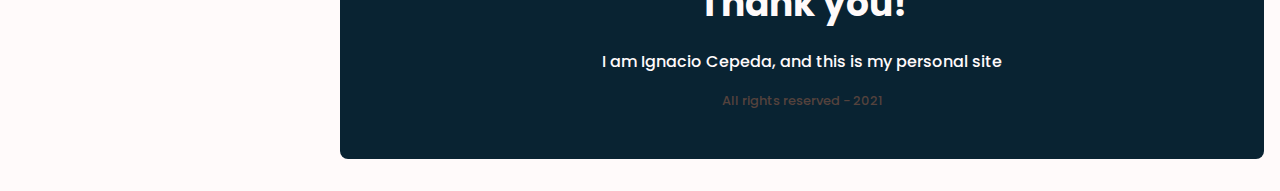
==== commit 00e25885: "Add English Curriculum" ====
--- a/english.html
+++ b/english.html
@@ -7,6 +7,10 @@
         <link rel="stylesheet" type="text/css" href="css/styles.css">
         <link rel="stylesheet" type="text/css" href="https://unpkg.com/boxicons@2.0.7/css/boxicons.min.css">
         <link rel="icon" href="assets/favicon.ico">
+        <script>
+            alert("You can click on any language on the section Languages or on any box on sections " +
+                "Personal Projects and Achievements to see images and related documents.");
+        </script>
     </head>
     <body>
         <header class="l-header">
@@ -61,7 +65,7 @@
                             <a href="mailto:luis.ignacio.cm@hotmail.com?Subject=Hola,+Ignacio" target="_blank"
                                class="link_red_social"><i class='bx bx-envelope'></i></a>
                         </div>
-                        <a href="CV2021.pdf" target="_blank" class="boton boton_descargar">Download
+                        <a href="CURRICULUM%20VITAE%202021-Q3%20EN.pdf" target="_blank" class="boton boton_descargar">Download
                             Resume</a>
                         <a href="Portafolio.pdf" target="_blank" class="boton boton_descargar portafolio">Download
                             Portfolio</a>
@@ -73,11 +77,11 @@
                 <div class="contenedor_acerca_de bd_grid">
                     <div class="datos_acerca_de">
                         <p class="descripcion">
-                            ¡Hi! I am a second semester medical student at ITESM, and I have a profound interest in
+                            ¡Hi! I am a third semester medical student at ITESM, and I have a profound interest in
                             everything related to the human brain; I also love to work with people of all types,
                             make research, teach, and, above else, learn.
                         </p>
-                        <img src="assets/me2.jpeg" class="imagen_acerca_de" alt="ignacio-image"></div>
+                        <img src="assets/Yo.jpeg" class="imagen_acerca_de" alt="ignacio-image"></div>
                     <div class="contacto">
                         <h3 class="contacto_titulo">Contact</h3>
                         <div class="contacto_datos">
@@ -101,7 +105,7 @@
                     <div class="contenido_educacion">
                         <div>
                             <h3 class="agno">2020 - Present</h3>
-                            <span class="promedio">GPA: 9.78</span>
+                            <span class="promedio">GPA: 9.70</span>
                         </div>
                         <div class="tiempo_educacion">
                             <span class="circulo_educacion"></span>
@@ -157,32 +161,42 @@
                             <span class="barra_habilidad" id="barra_css"></span>
                         </div>
                         <div class="datos_habilidades">
+                            <span class="nombre_habilidad">JavaScript</span>
+                            <span class="numero_habilidad">20%</span>
+                            <span class="barra_habilidad" id="barra_js"></span>
+                        </div>
+                        <div class="datos_habilidades">
                             <span class="nombre_habilidad">Python</span>
-                            <span class="numero_habilidad">20%</span>
+                            <span class="numero_habilidad">10%</span>
                             <span class="barra_habilidad" id="barra_py"></span>
-                        </div>
-                        <div class="datos_habilidades">
-                            <span class="nombre_habilidad">JavaScript</span>
-                            <span class="numero_habilidad">10%</span>
-                            <span class="barra_habilidad" id="barra_js"></span>
                         </div>
                     </div>
                     <div class="contenido_habilidades">
                         <h3 class="subtitulo_habilidades">Graphic Design and Video Editing</h3>
                         <div class="datos_habilidades">
-                            <span class="nombre_habilidad">Inkscape</span>
-                            <span class="numero_habilidad">80%</span>
-                            <span class="barra_habilidad" id="barra_inkscape"></span>
-                        </div>
-                        <div class="datos_habilidades">
-                            <span class="nombre_habilidad">Adobe Illustrator</span>
-                            <span class="numero_habilidad">70%</span>
+                            <span class="nombre_habilidad">Affinity Designer / Adobe Illustrator</span>
+                            <span class="numero_habilidad">75%</span>
                             <span class="barra_habilidad" id="barra_illustrator"></span>
                         </div>
                         <div class="datos_habilidades">
-                            <span class="nombre_habilidad">OBS Studio</span>
-                            <span class="numero_habilidad">40%</span>
-                            <span class="barra_habilidad" id="barra_obs"></span>
+                            <span class="nombre_habilidad">Audacity</span>
+                            <span class="numero_habilidad">20%</span>
+                            <span class="barra_habilidad" id="barra_audacity"></span>
+                        </div>
+                        <div class="datos_habilidades">
+                            <span class="nombre_habilidad">DaVinci Resolve</span>
+                            <span class="numero_habilidad">10%</span>
+                            <span class="barra_habilidad" id="barra_resolve"></span>
+                        </div>
+                        <div class="datos_habilidades">
+                            <span class="nombre_habilidad">MATLAB (signal processing)</span>
+                            <span class="numero_habilidad">10%</span>
+                            <span class="barra_habilidad" id="barra_mat"></span>
+                        </div>
+                        <div class="datos_habilidades">
+                            <span class="nombre_habilidad">Solidworks</span>
+                            <span class="numero_habilidad">10%</span>
+                            <span class="barra_habilidad" id="barra_solid"></span>
                         </div>
                     </div>
                     <div class="contenido_habilidades">
@@ -193,13 +207,13 @@
                             <span class="barra_habilidad" id="barra_español"></span>
                         </div>
                         <div class="datos_habilidades">
-                            <span class="nombre_habilidad">English</span>
+                            <a href="assets/Scores.pdf" target="_blank"><span class="nombre_habilidad">English</span></a>
                             <span class="numero_habilidad">95% (C2)</span>
                             <span class="barra_habilidad" id="barra_ingles"></span>
                         </div>
                         <div class="datos_habilidades">
-                            <span class="nombre_habilidad">French</span>
-                            <span class="numero_habilidad">50% (B1)</span>
+                            <a href="assets/French.pdf" target="_blank"><span class="nombre_habilidad">French</span></a>
+                            <span class="numero_habilidad">60% (B1)</span>
                             <span class="barra_habilidad" id="barra_frances"></span>
                         </div>
                         <div class="datos_habilidades">
@@ -235,12 +249,33 @@
                 <h2 class="titulo_seccion">Personal Projects</h2>
                 <div class="contenedor_proyectos bd_grid">
                     <div class="contenido_proyectos">
-                        <i class="bx bx-brain icono_proyectos"></i>
-                        <h3 class="titulo_proyectos">Neuroengineering Research Group</h3>
-                        <p class="descripcion_proyectos">
-                            Member of the Neuroengineering Research Group at ITESM, developing a neuroacoustics
-                            project for children with autism spectrum disorder <br>(Present)
-                        </p>
+                        <a href="https://neuroinge.wordpress.com/miembros/" target="_blank">
+                            <i class="bx bx-brain icono_proyectos"></i>
+                            <h3 class="titulo_proyectos">Neuroengineering Research Group</h3>
+                            <p class="descripcion_proyectos">
+                                Member of the Neuroengineering Research Group at ITESM, developing a videogame
+                                for children with attention deficit hyperactivity disorder <br>(Present)
+                            </p>
+                        </a>
+                    </div>
+                    <div class="contenido_proyectos">
+                        <a href="https://instagram.com/aanstec" target="_blank">
+                            <i class="bx bx-brain icono_proyectos"></i>
+                            <h3 class="titulo_proyectos">American Association of Neurological Surgeons - Chapter</h3>
+                            <p class="descripcion_proyectos">
+                                Head of Marketing at Tecnológico de Monterrey's AANS Student Chapter <br>(Present)
+                            </p>
+                        </a>
+                    </div>
+                    <div class="contenido_proyectos">
+                        <a href="assets/ULEAD.png" target="_blank">
+                            <i class="bx bx-envelope-open icono_proyectos"></i>
+                            <h3 class="titulo_proyectos">U-LEAD Diploma</h3>
+                            <p class="descripcion_proyectos">
+                                Selected to participate in the U-LEAD Diploma, a diploma given to high performance,
+                                leading students <br>(Present)
+                            </p>
+                        </a>
                     </div>
                     <div class="contenido_proyectos">
                         <i class="bx bx-group icono_proyectos"></i>
@@ -251,14 +286,6 @@
                         </p>
                     </div>
                     <div class="contenido_proyectos">
-                        <i class="bx bx-envelope-open icono_proyectos"></i>
-                        <h3 class="titulo_proyectos">U-LEAD Diploma</h3>
-                        <p class="descripcion_proyectos">
-                            Selected to participate in the U-LEAD Diploma, a diploma given to high performance,
-                            leading students <br>(Present)
-                        </p>
-                    </div>
-                    <div class="contenido_proyectos">
                         <i class="bx bx-code icono_proyectos"></i>
                         <h3 class="titulo_proyectos">ChemPound</h3>
                         <p class="descripcion_proyectos">
@@ -267,30 +294,43 @@
                         </p>
                     </div>
                     <div class="contenido_proyectos">
+                        <a href="assets/ACP.pdf" target="_blank">
+                            <i class="bx bx-message-edit icono_proyectos"></i>
+                            <h3 class="titulo_proyectos">Third place at abstract competition</h3>
+                            <p class="descripcion_proyectos">
+                                Coauthor of abstract <em>Treatment of Recurrent Haemoptysis as a Complication of Cystic
+                                Fibrosis</em>, at abstract competition hosted by American Association of Physicians
+                                Student Chapter at ITESM <br>(May 2021)
+                            </p>
+                        </a>
+                    </div>
+                    <div class="contenido_proyectos">
                         <a href="https://open.spotify.com/episode/3LlJ29uV9oakrm0CAbgaK0?si=y4XoBjLfSESO9Jmq3WnVIg&dl_branch=1"
                            target="_blank">
                             <i class="bx bx-test-tube icono_proyectos"></i>
                             <h3 class="titulo_proyectos">International Genetically Engineered Machine</h3>
                             <p class="descripcion_proyectos">
-                                Collaborator in the iGEM Research Group, at ITESM, developing a biotechnology project
+                                Collaborator in the iGEM Research Group at ITESM, developing a biotechnology project
                                 with social impact <br>(December 2020)
                             </p>
                         </a>
                     </div>
                     <div class="contenido_proyectos">
-                        <i class="bx bx-message-square-dots icono_proyectos"></i>
-                        <h3 class="titulo_proyectos">EMIS Talks</h3>
-                        <p class="descripcion_proyectos">
-                            Selected as one of the eight lecturers in the first edition of EMIS Talks, at ITESM,
-                            with my lecture <em>¿Qué causa la enfermedad de Alzheimer?</em> (What causes Alzheimer's
-                            Disease?) <br>(November 2020)
-                        </p>
+                        <a href="https://drive.google.com/file/d/1RFYZqSRfSDBlSwV_IVz37yn0cPWnxNsT/view?usp=sharing" target="_blank">
+                            <i class="bx bx-message-square-dots icono_proyectos"></i>
+                            <h3 class="titulo_proyectos">EMIS Talks</h3>
+                            <p class="descripcion_proyectos">
+                                Selected as one of the eight lecturers in the first edition of EMIS Talks at ITESM,
+                                with my lecture <em>¿Qué causa la enfermedad de Alzheimer?</em> (What causes Alzheimer's
+                                Disease?) <br>(November 2020)
+                            </p>
+                        </a>
                     </div>
                     <div class="contenido_proyectos">
                         <i class="bx bx-message-edit icono_proyectos"></i>
                         <h3 class="titulo_proyectos">Abstract Coauthor</h3>
                         <p class="descripcion_proyectos">
-                            Member of the team of authors of the abstract <em>Solving a
+                            Coauthor of abstract <em>Solving a
                             Challenging Diagnosis: Intracranial Atherosclerosis vs Moyamoya Disease</em>
                             <br>(October 2020)
                         </p>
@@ -303,7 +343,7 @@
                     <div class="contenido_educacion">
                         <div>
                             <h3 class="agno">2020 - Present</h3>
-                            <span class="promedio">Academic Excelence Mentor</span>
+                            <span class="promedio">Mentor Académico de Excelencia</span>
                         </div>
                         <div class="tiempo_educacion">
                             <span class="circulo_educacion"></span>
@@ -317,7 +357,7 @@
                     <div class="contenido_educacion">
                         <div>
                             <h3 class="agno">2016 - Present</h3>
-                            <span class="promedio">Particular professor</span>
+                            <span class="promedio">Private teacher</span>
                         </div>
                         <div class="tiempo_educacion">
                             <span class="circulo_educacion"></span>
@@ -325,7 +365,21 @@
                         </div>
                         <div>
                             <h3 class="universidad">Free dedication</h3>
-                            <span class="especialidad">Private teacher with personalized schedule for students from elementary to high school, and of any academic subject</span>
+                            <span class="especialidad">Private teacher with flexible schedule for students from elementary school to college, and of any academic subject</span>
+                        </div>
+                    </div>
+                    <div class="contenido_educacion">
+                        <div>
+                            <h3 class="agno">July 2021</h3>
+                            <span class="promedio">Aprendamos Juntos tutor</span>
+                        </div>
+                        <div class="tiempo_educacion">
+                            <span class="circulo_educacion"></span>
+                            <span class="linea_educacion"></span>
+                        </div>
+                        <div>
+                            <h3 class="universidad">Instituto Tecnológico de Estudios Superiores de Monterrey</h3>
+                            <span class="especialidad">Mathematics review sessions to high school students in Nuevo León</span>
                         </div>
                     </div>
                     <div class="contenido_educacion">
@@ -434,6 +488,15 @@
                                 Won three medals:
                                 Guadalupe Victoria Medal (gold), Benito Juárez Medal (silver), José Vasconcelos
                                 Medal (achievement) <br>(2014)
+                            </p>
+                        </a>
+                    </div>
+                    <div class="contenido_proyectos">
+                        <a href="assets/Cursos.pdf" target="_blank">
+                            <i class="bx bx-bookmark-alt-plus icono_proyectos"></i>
+                            <h3 class="titulo_proyectos">Courses</h3>
+                            <p class="descripcion_proyectos">
+                                Certificates of courses and MOOC's related to my career and personal life
                             </p>
                         </a>
                     </div>
--- a/css/styles.css
+++ b/css/styles.css
@@ -451,15 +451,15 @@
 }
 
 #barra_js {
-    width: 10%;
+    width: 20%;
 }
 
 #barra_illustrator {
-    width: 60%;
+    width: 75%;
 }
 
 #barra_audacity {
-    width: 50%;
+    width: 20%;
 }
 
 #barra_mat {
@@ -794,15 +794,15 @@
     }
 
     div.datos_habilidades:hover span#barra_js {
-        width: 10%;
+        width: 20%;
     }
 
     div.datos_habilidades:hover span#barra_illustrator {
-        width: 60%;
+        width: 75%;
     }
 
     div.datos_habilidades:hover span#barra_audacity {
-        width: 50%;
+        width: 20%;
     }
 
     div.datos_habilidades:hover span#barra_mat {
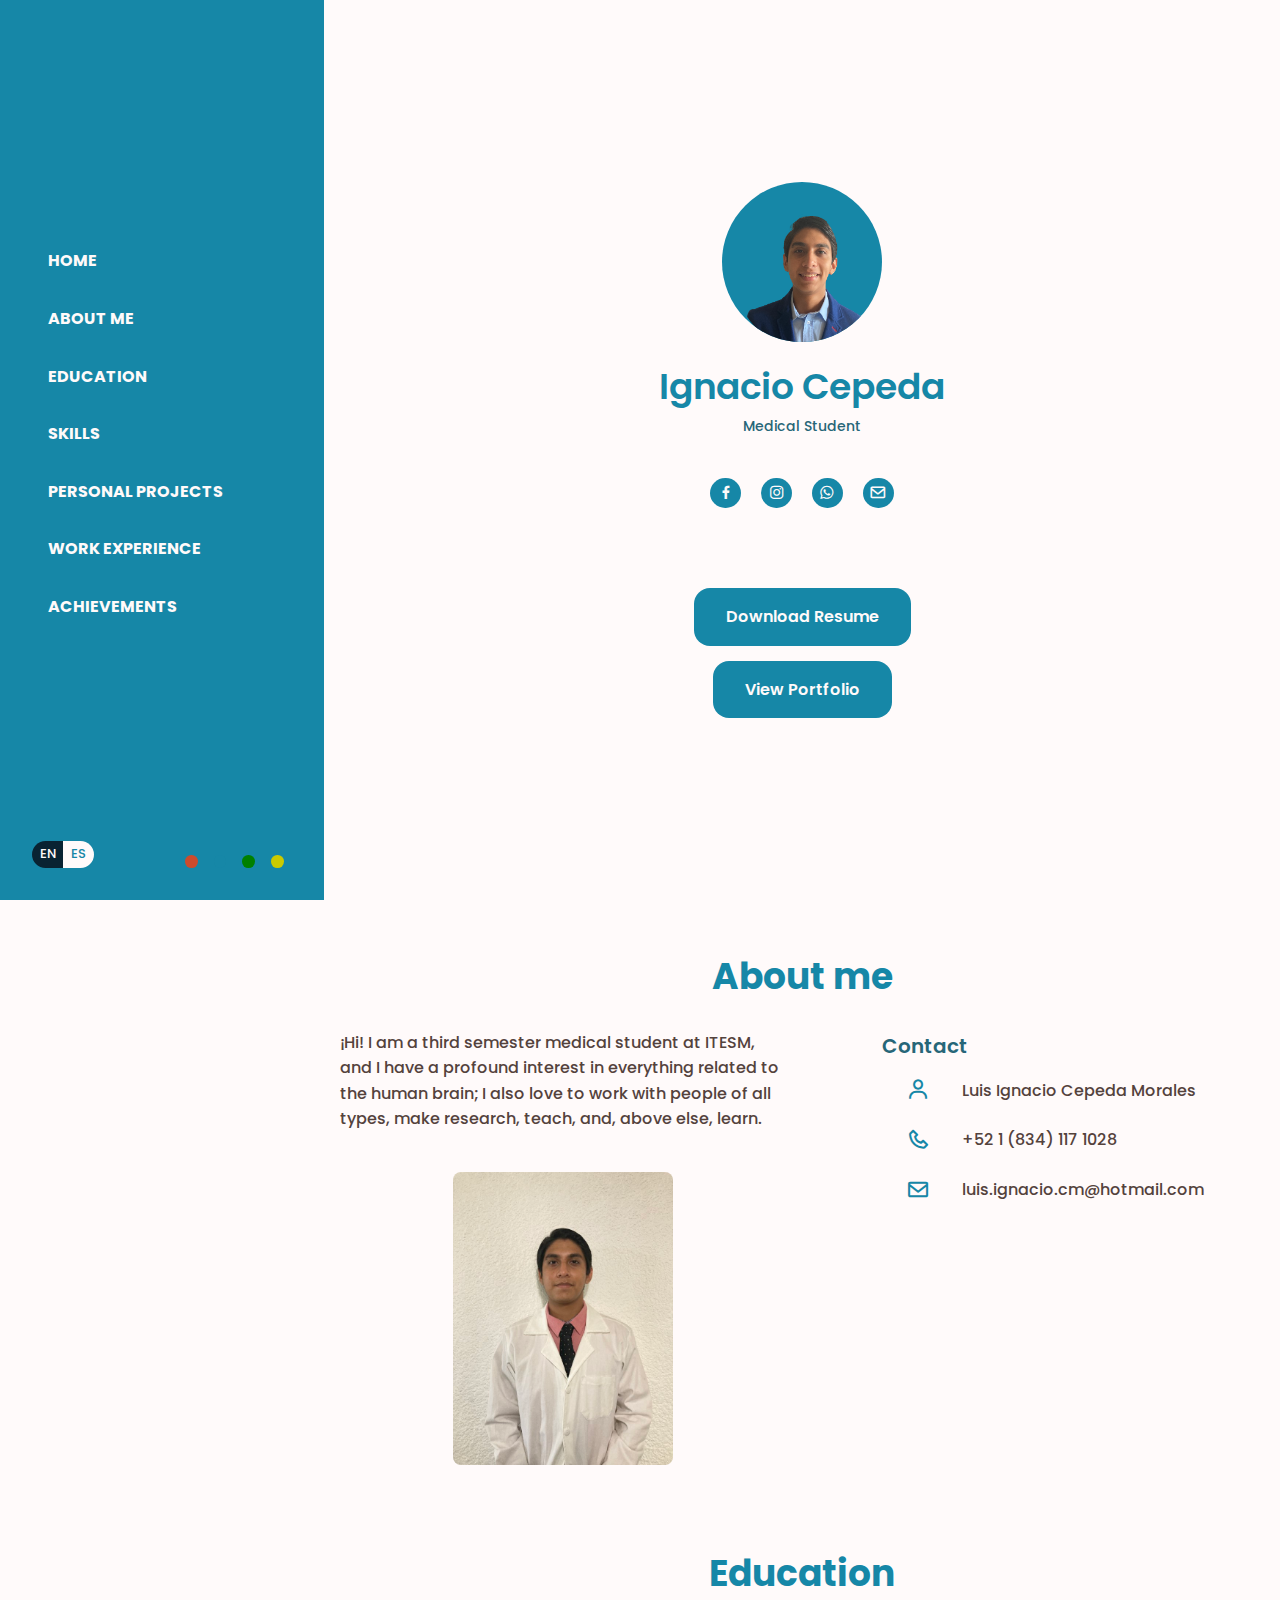
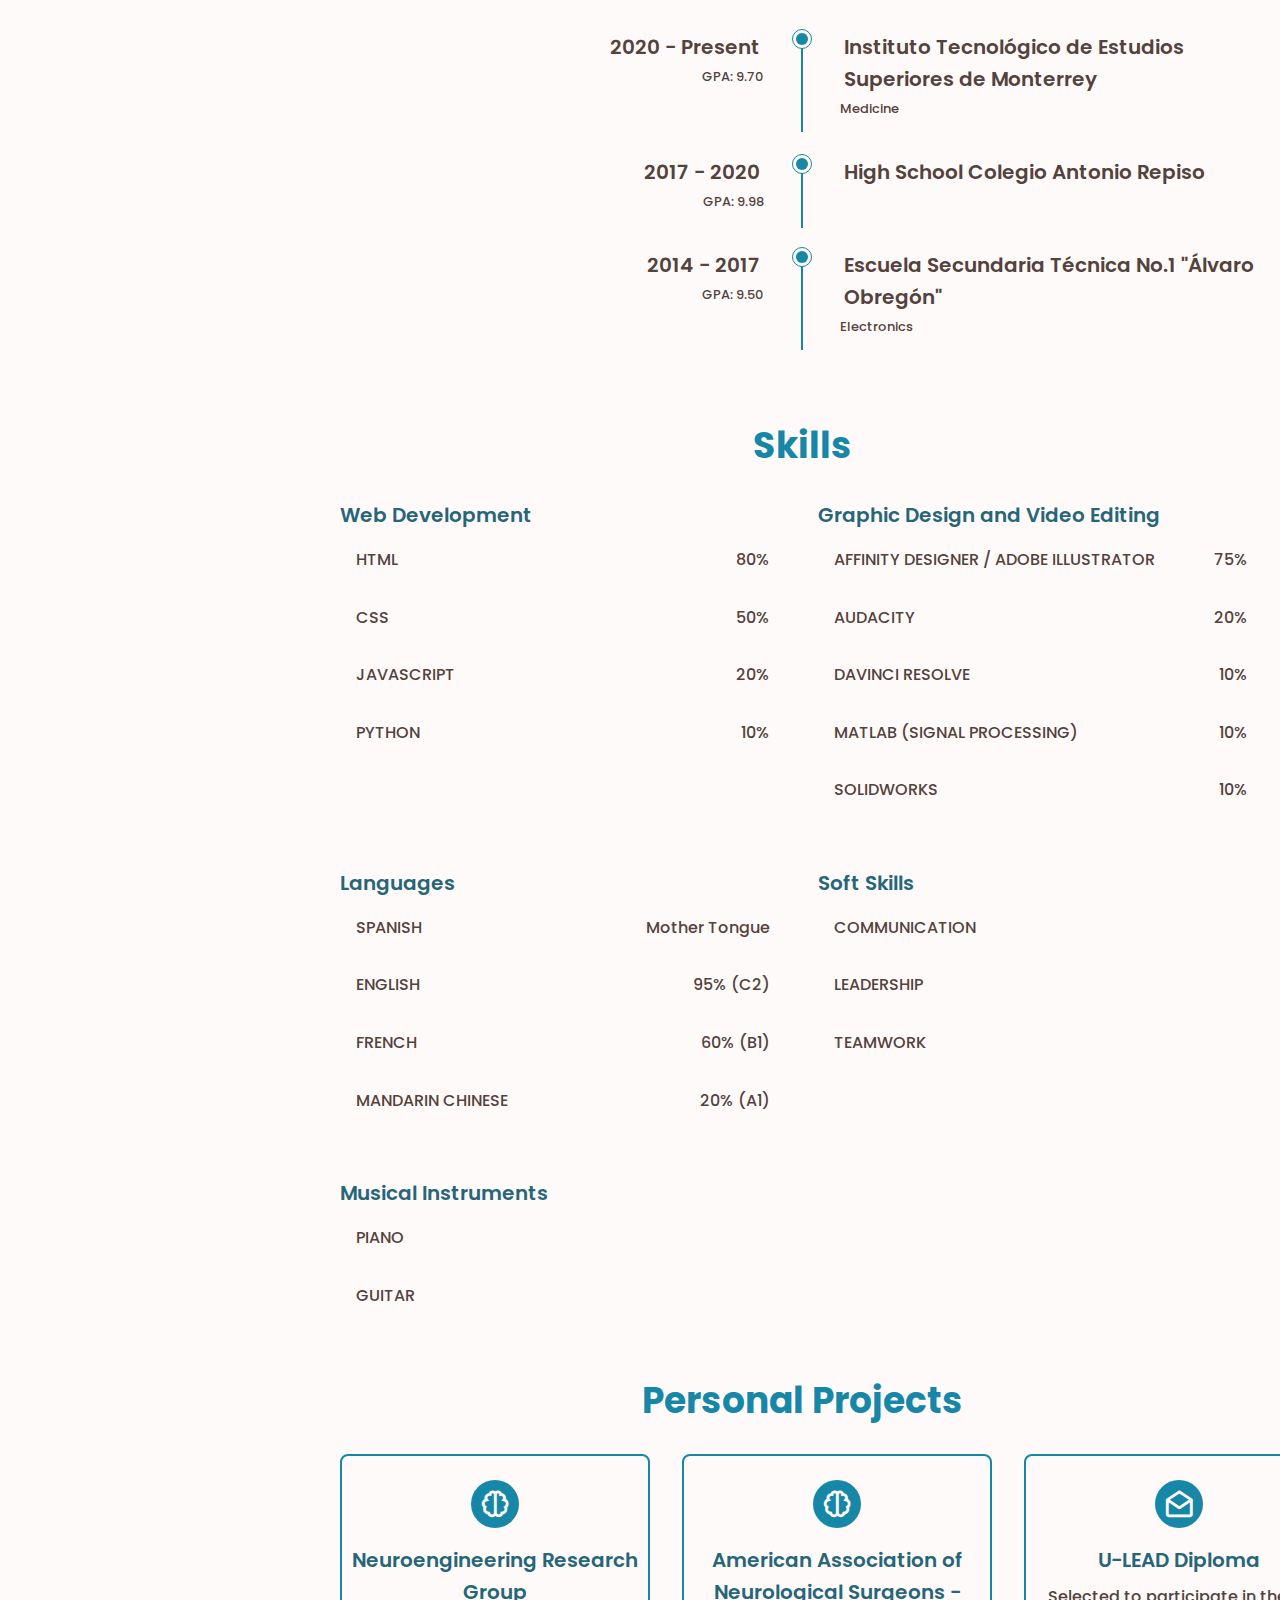
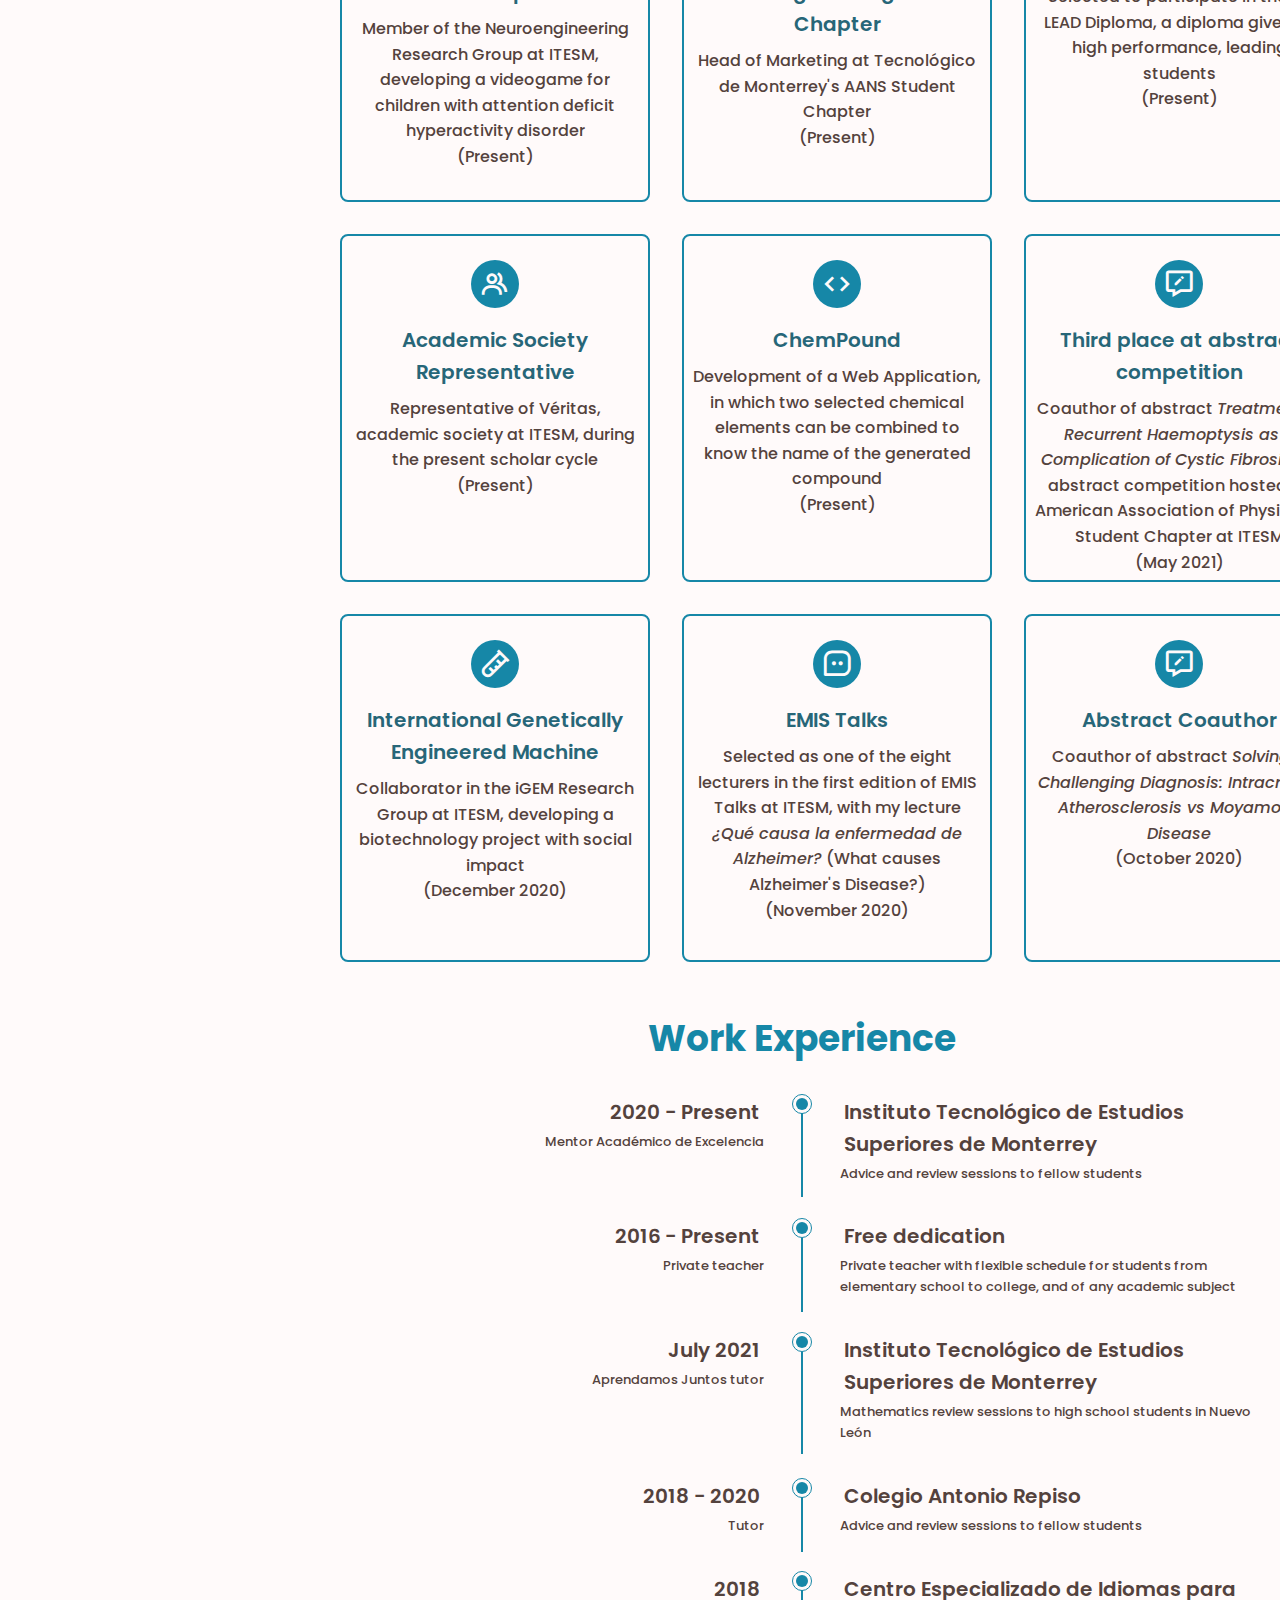
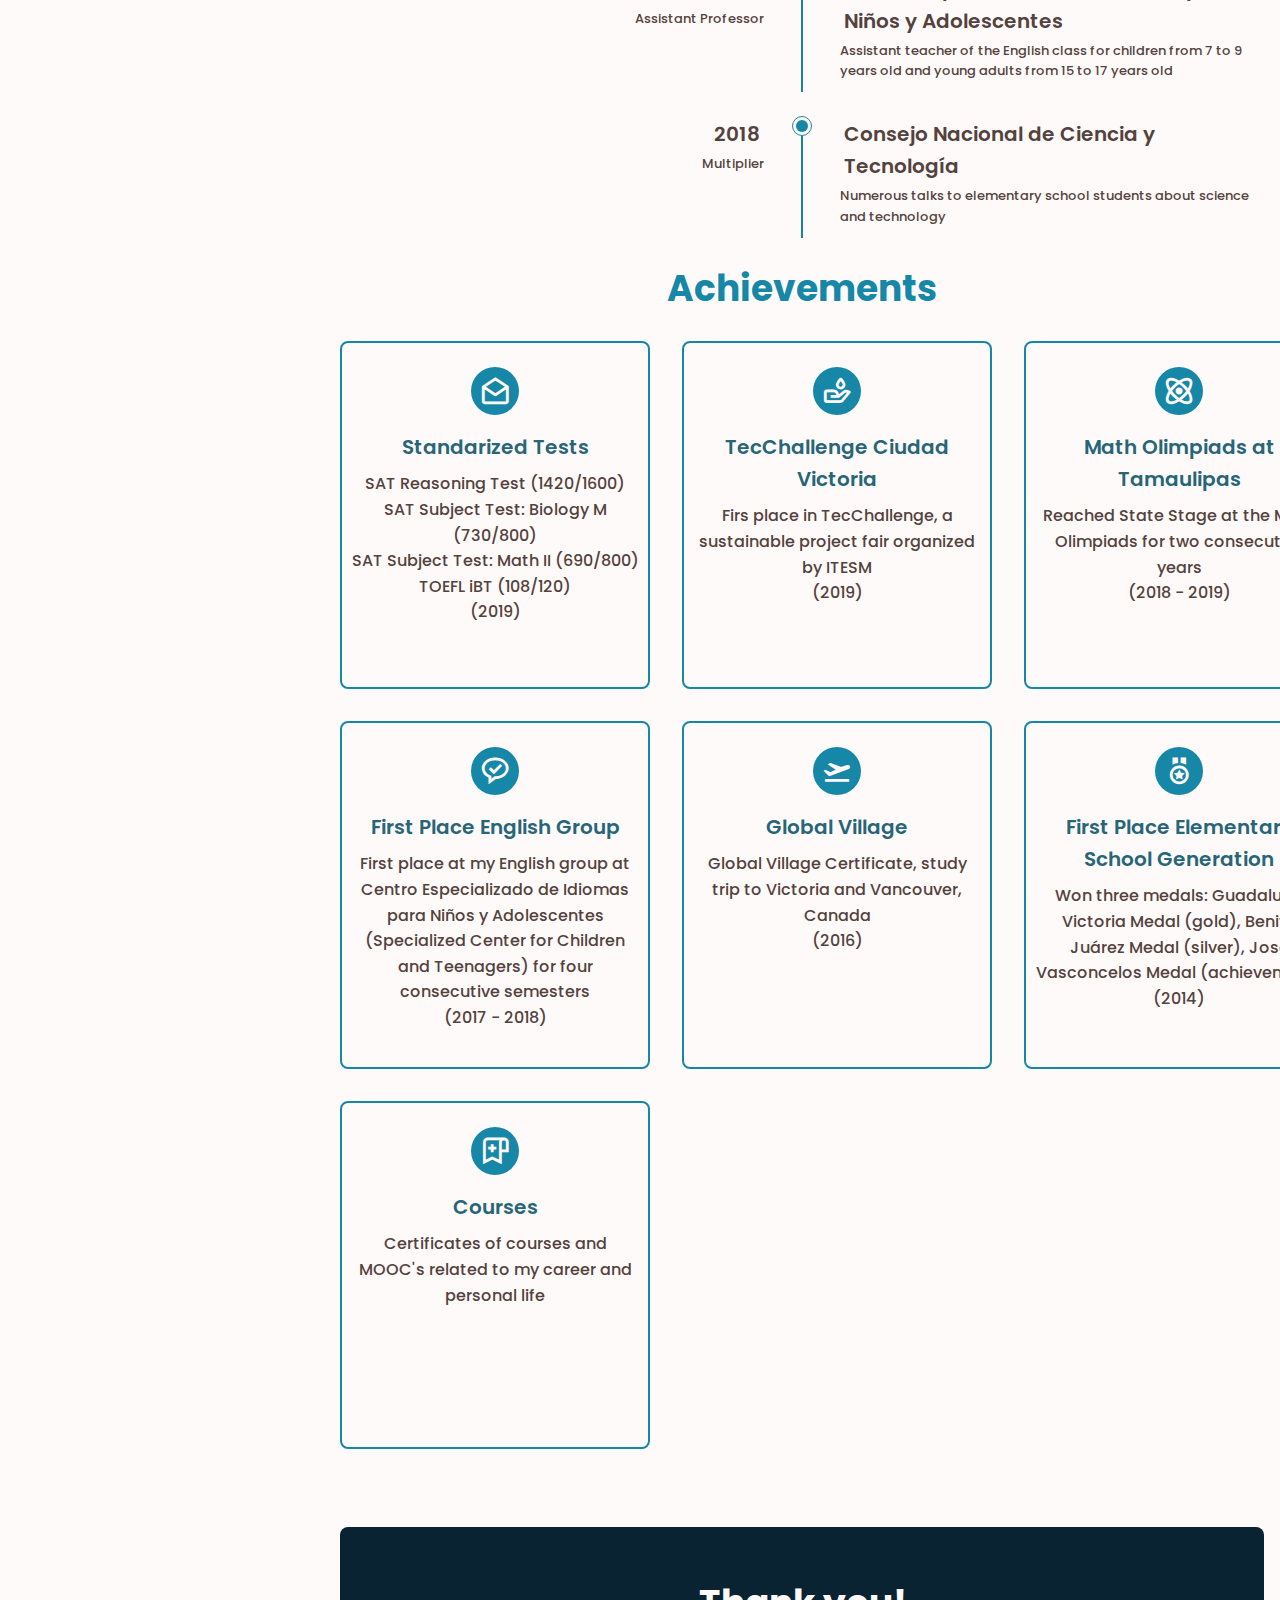
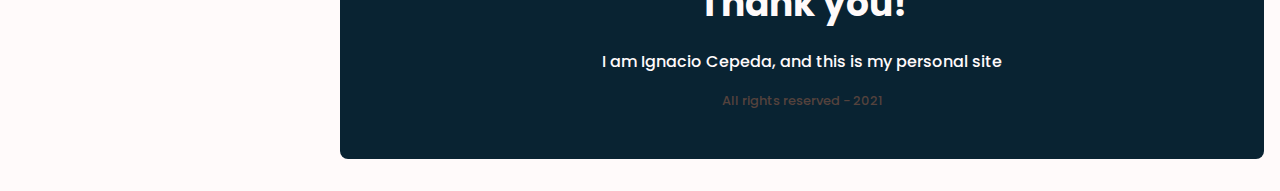
==== commit 19dc92c0: "Add Behance" ====
--- a/english.html
+++ b/english.html
@@ -67,7 +67,7 @@
                         </div>
                         <a href="CURRICULUM%20VITAE%202021-Q3%20EN.pdf" target="_blank" class="boton boton_descargar">Download
                             Resume</a>
-                        <a href="Portafolio.pdf" target="_blank" class="boton boton_descargar portafolio">Download
+                        <a href="https://www.behance.net/luisignacio02" target="_blank" class="boton boton_descargar portafolio">View
                             Portfolio</a>
                     </div>
                 </div>
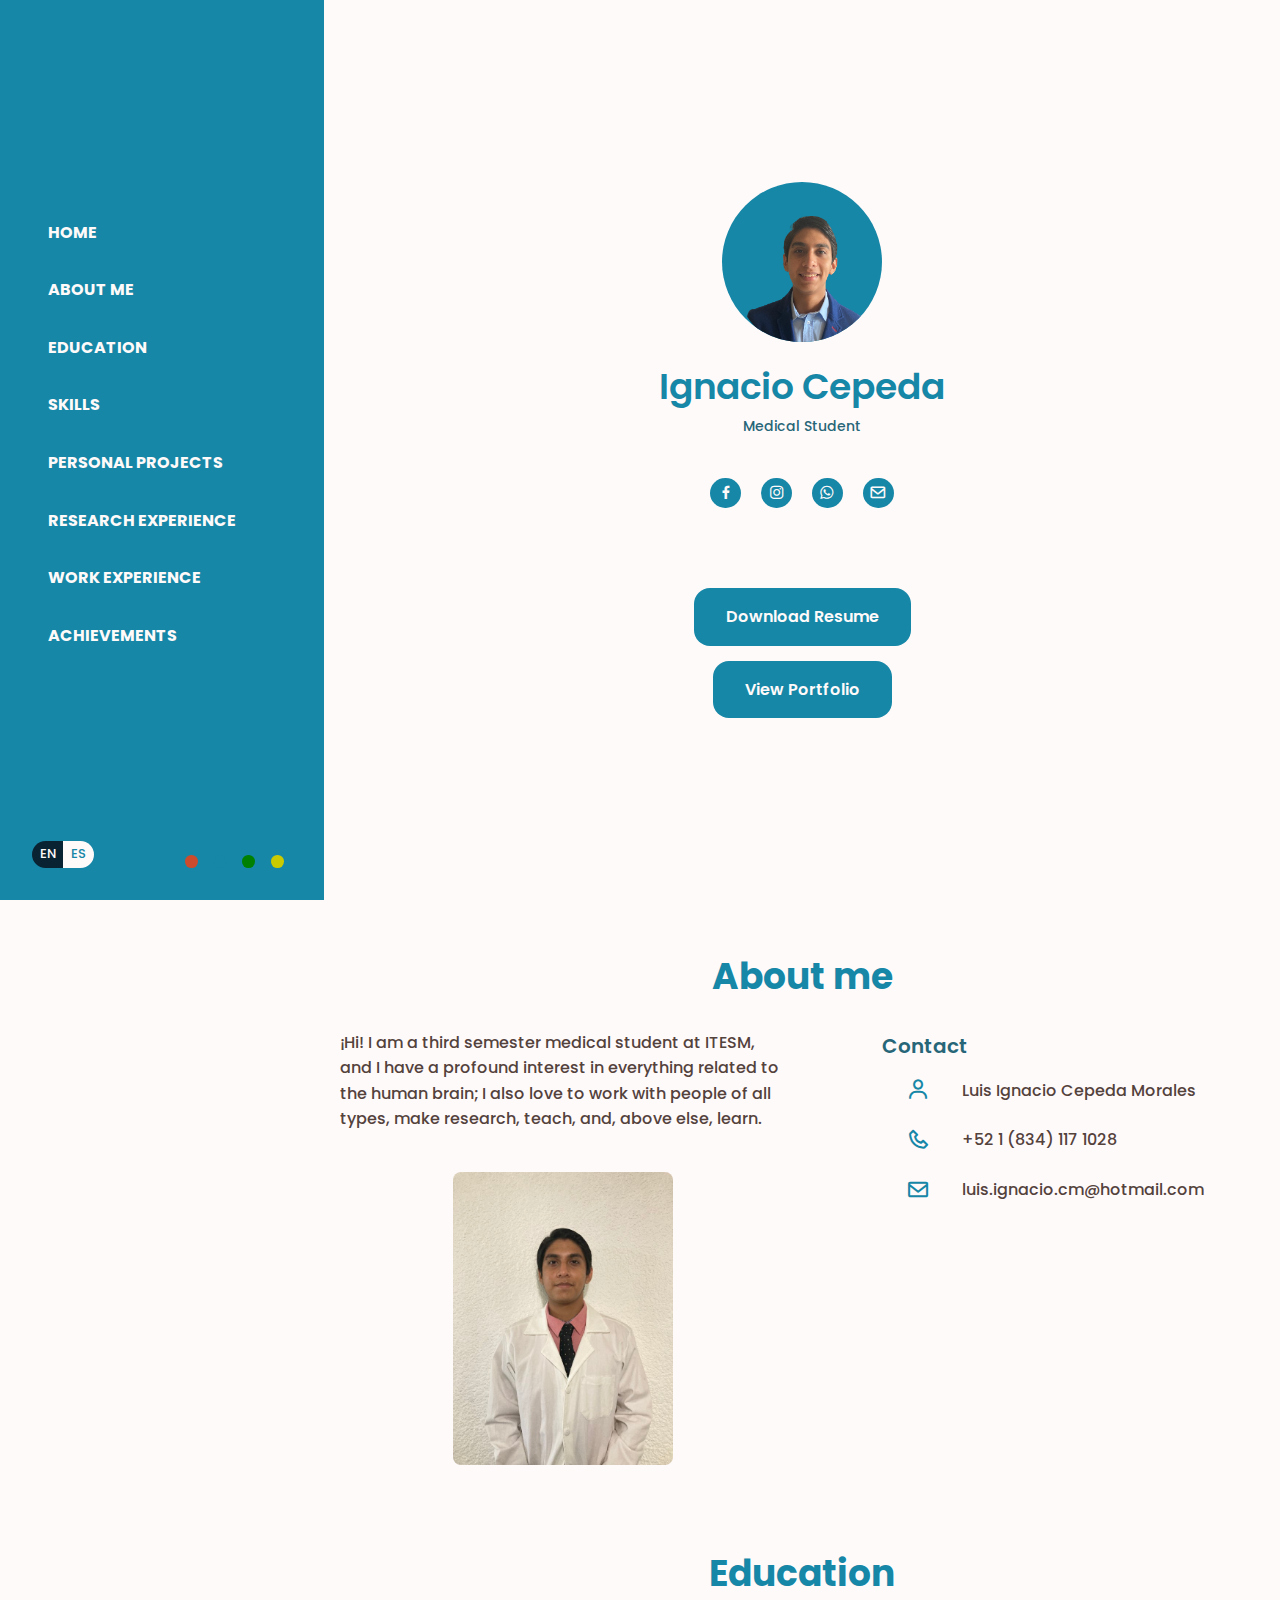
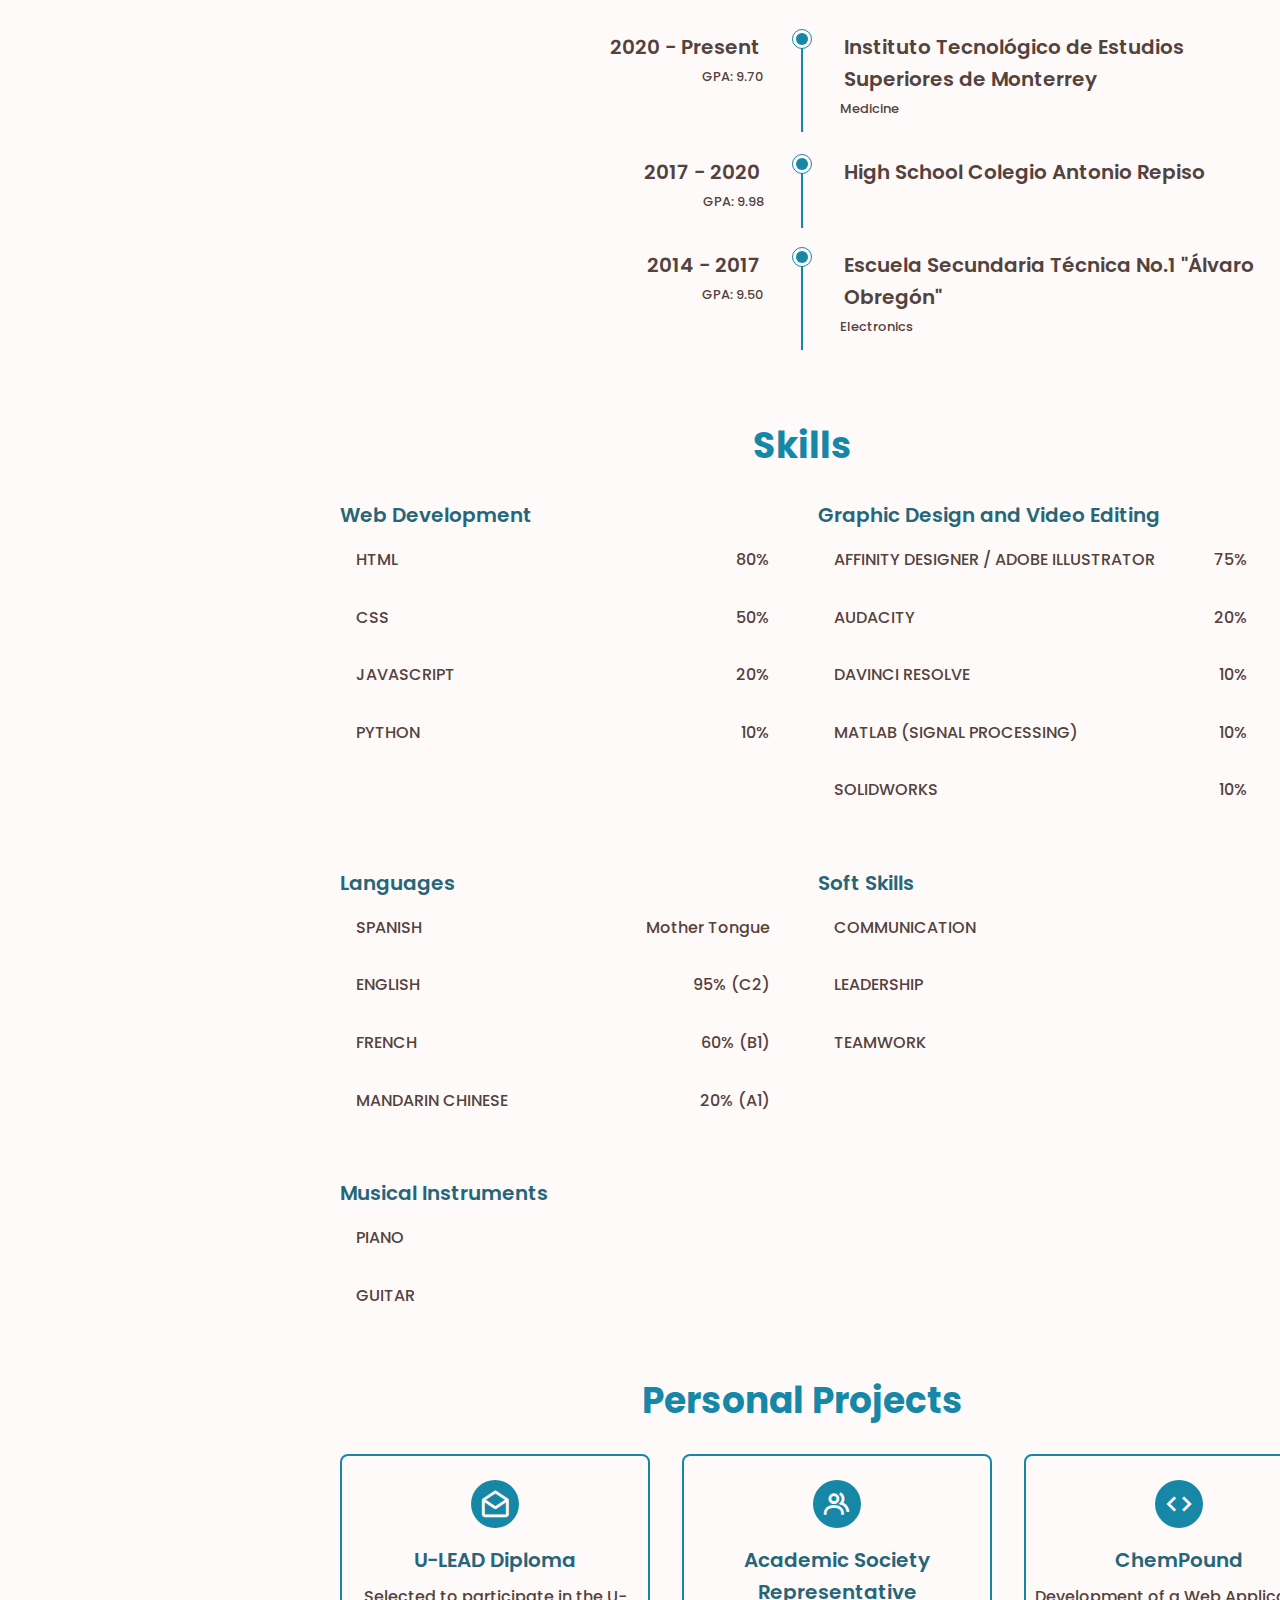
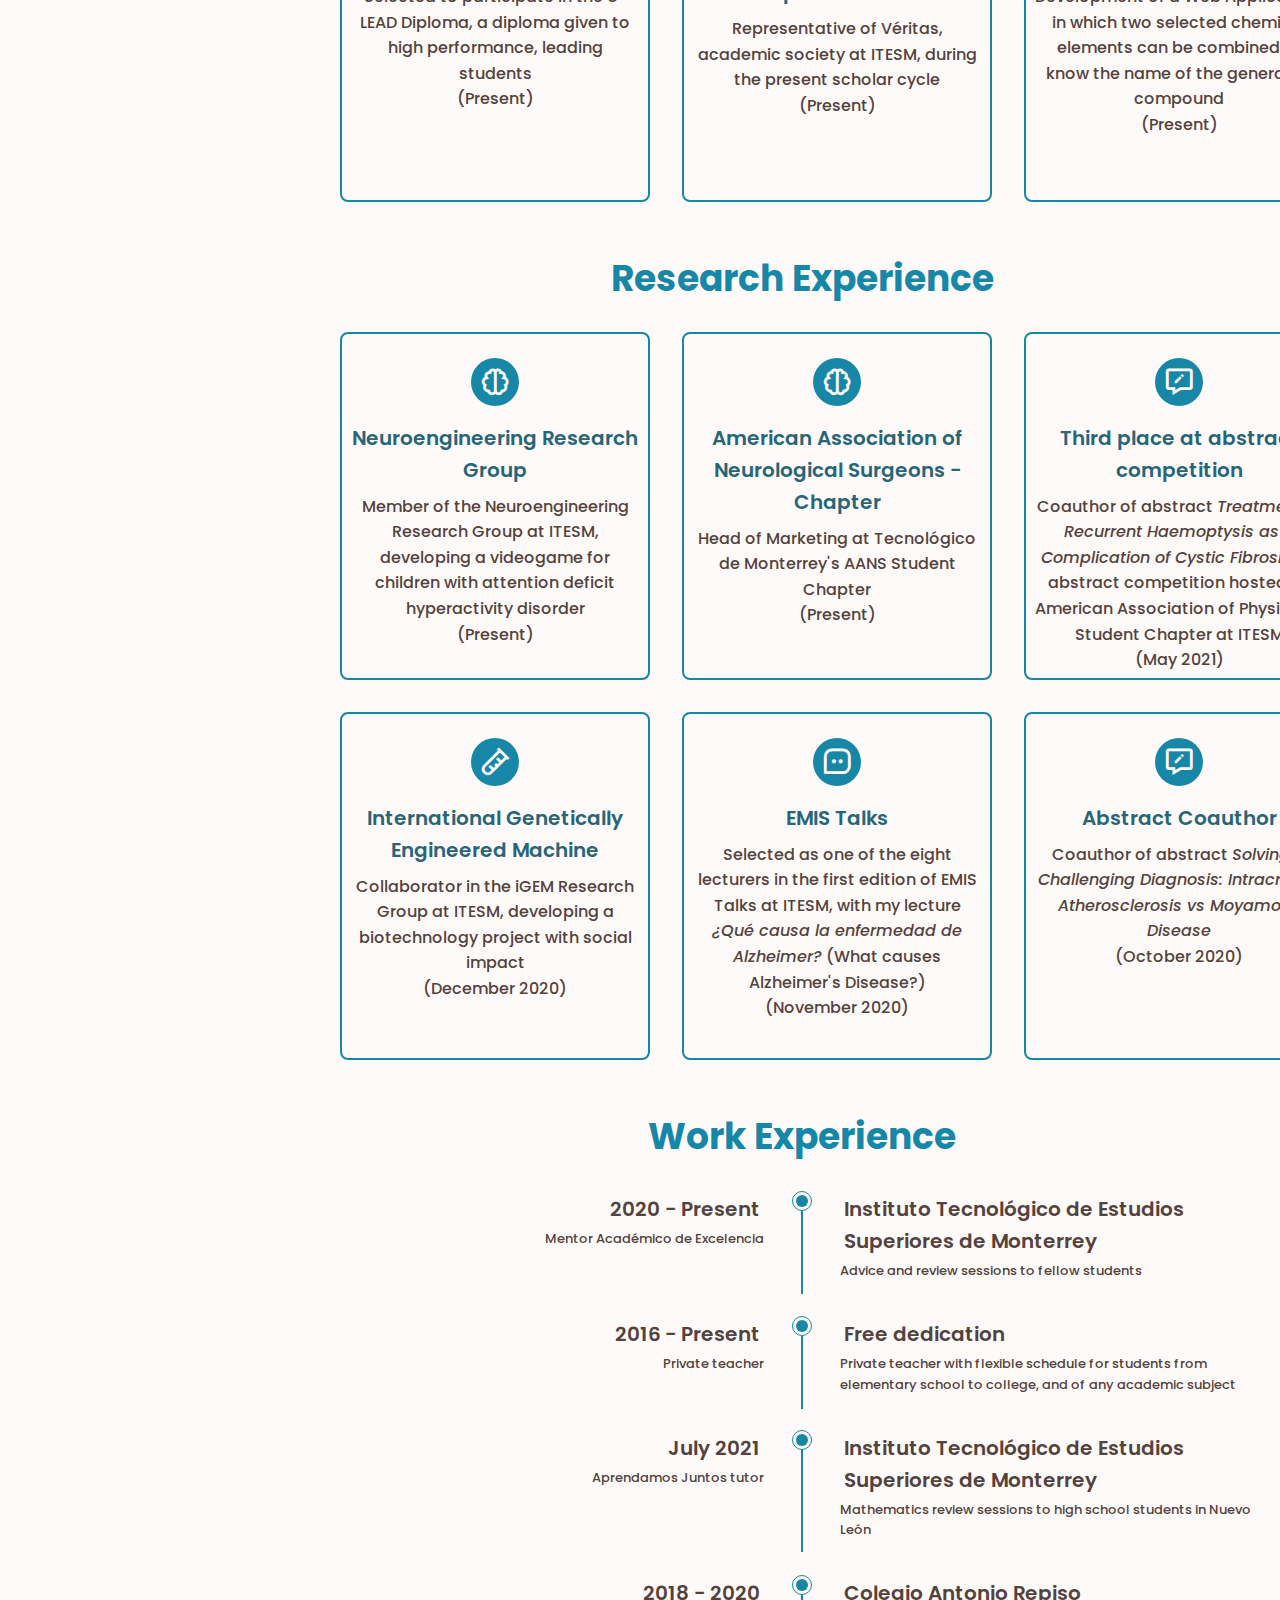
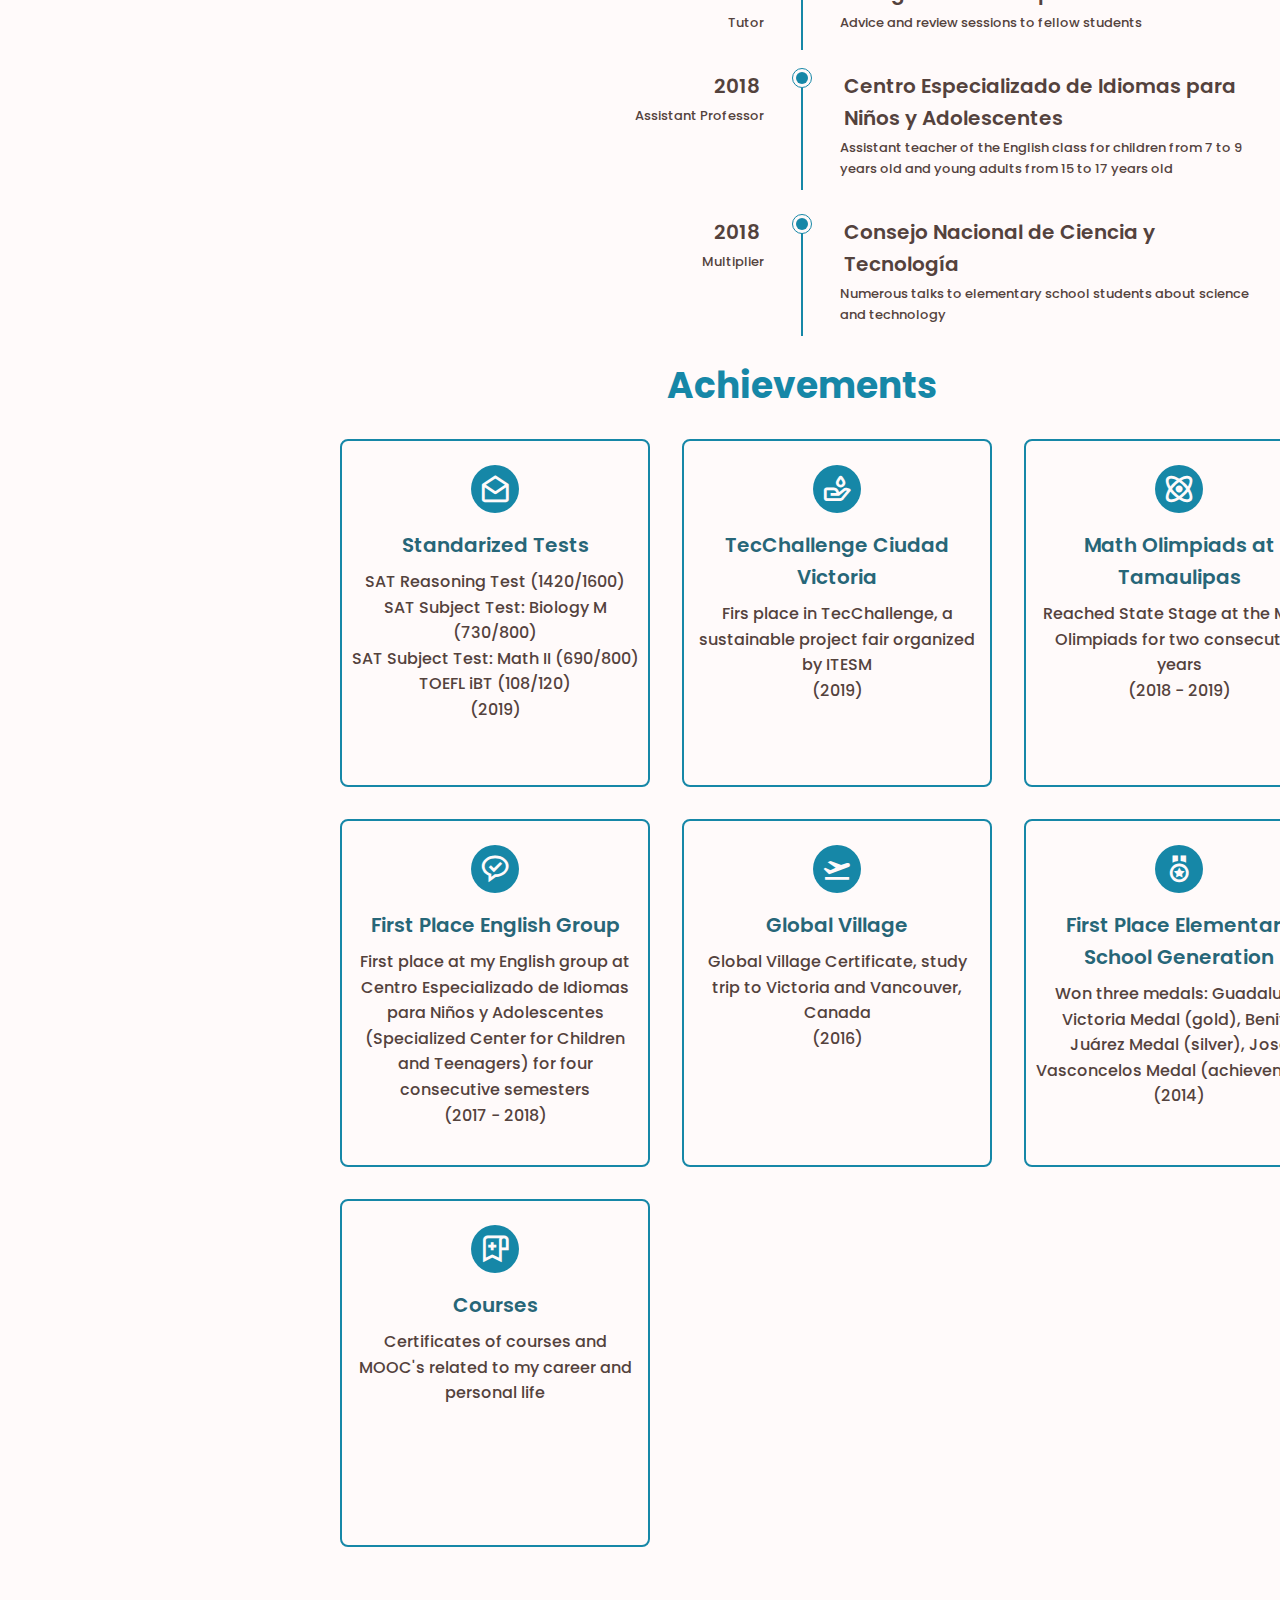
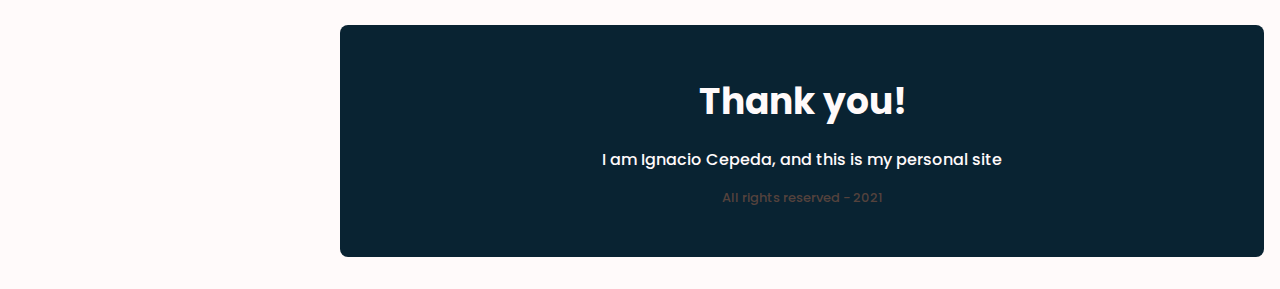
==== commit 2d18bba6: "Add Research Experience" ====
--- a/english.html
+++ b/english.html
@@ -31,6 +31,7 @@
                         <li class="item_barra"><a href="#educacion" class="link_barra activo">EDUCATION</a></li>
                         <li class="item_barra"><a href="#habilidades" class="link_barra activo">SKILLS</a></li>
                         <li class="item_barra"><a href="#proyectos" class="link_barra activo">PERSONAL PROJECTS</a></li>
+                        <li class="item_barra"><a href="#inv" class="link_barra activo">RESEARCH EXPERIENCE</a></li>
                         <li class="item_barra"><a href="#experiencia_laboral" class="link_barra activo">WORK EXPERIENCE</a></li>
                         <li class="item_barra"><a href="#logros" class="link_barra activo">ACHIEVEMENTS</a></li>
                     </ul>
@@ -249,25 +250,6 @@
                 <h2 class="titulo_seccion">Personal Projects</h2>
                 <div class="contenedor_proyectos bd_grid">
                     <div class="contenido_proyectos">
-                        <a href="https://neuroinge.wordpress.com/miembros/" target="_blank">
-                            <i class="bx bx-brain icono_proyectos"></i>
-                            <h3 class="titulo_proyectos">Neuroengineering Research Group</h3>
-                            <p class="descripcion_proyectos">
-                                Member of the Neuroengineering Research Group at ITESM, developing a videogame
-                                for children with attention deficit hyperactivity disorder <br>(Present)
-                            </p>
-                        </a>
-                    </div>
-                    <div class="contenido_proyectos">
-                        <a href="https://instagram.com/aanstec" target="_blank">
-                            <i class="bx bx-brain icono_proyectos"></i>
-                            <h3 class="titulo_proyectos">American Association of Neurological Surgeons - Chapter</h3>
-                            <p class="descripcion_proyectos">
-                                Head of Marketing at Tecnológico de Monterrey's AANS Student Chapter <br>(Present)
-                            </p>
-                        </a>
-                    </div>
-                    <div class="contenido_proyectos">
                         <a href="assets/ULEAD.png" target="_blank">
                             <i class="bx bx-envelope-open icono_proyectos"></i>
                             <h3 class="titulo_proyectos">U-LEAD Diploma</h3>
@@ -292,6 +274,30 @@
                             Development of a Web Application, in which two selected chemical elements can be
                             combined to know the name of the generated compound <br>(Present)
                         </p>
+                    </div>
+                </div>
+            </section>
+            <section class="proyectos" id="inv">
+                <h2 class="titulo_seccion">Research Experience</h2>
+                <div class="contenedor_proyectos bd_grid">
+                    <div class="contenido_proyectos">
+                        <a href="https://neuroinge.wordpress.com/miembros/" target="_blank">
+                            <i class="bx bx-brain icono_proyectos"></i>
+                            <h3 class="titulo_proyectos">Neuroengineering Research Group</h3>
+                            <p class="descripcion_proyectos">
+                                Member of the Neuroengineering Research Group at ITESM, developing a videogame
+                                for children with attention deficit hyperactivity disorder <br>(Present)
+                            </p>
+                        </a>
+                    </div>
+                    <div class="contenido_proyectos">
+                        <a href="https://instagram.com/aanstec" target="_blank">
+                            <i class="bx bx-brain icono_proyectos"></i>
+                            <h3 class="titulo_proyectos">American Association of Neurological Surgeons - Chapter</h3>
+                            <p class="descripcion_proyectos">
+                                Head of Marketing at Tecnológico de Monterrey's AANS Student Chapter <br>(Present)
+                            </p>
+                        </a>
                     </div>
                     <div class="contenido_proyectos">
                         <a href="assets/ACP.pdf" target="_blank">
--- a/css/styles.css
+++ b/css/styles.css
@@ -595,6 +595,10 @@
     color: var(--first_color_lighter);
 }
 
+#inv {
+    padding-top: 3rem;
+}
+
 .pie {
     background-color: var(--first_color_darker);
     color: var(--first_color_lighter);
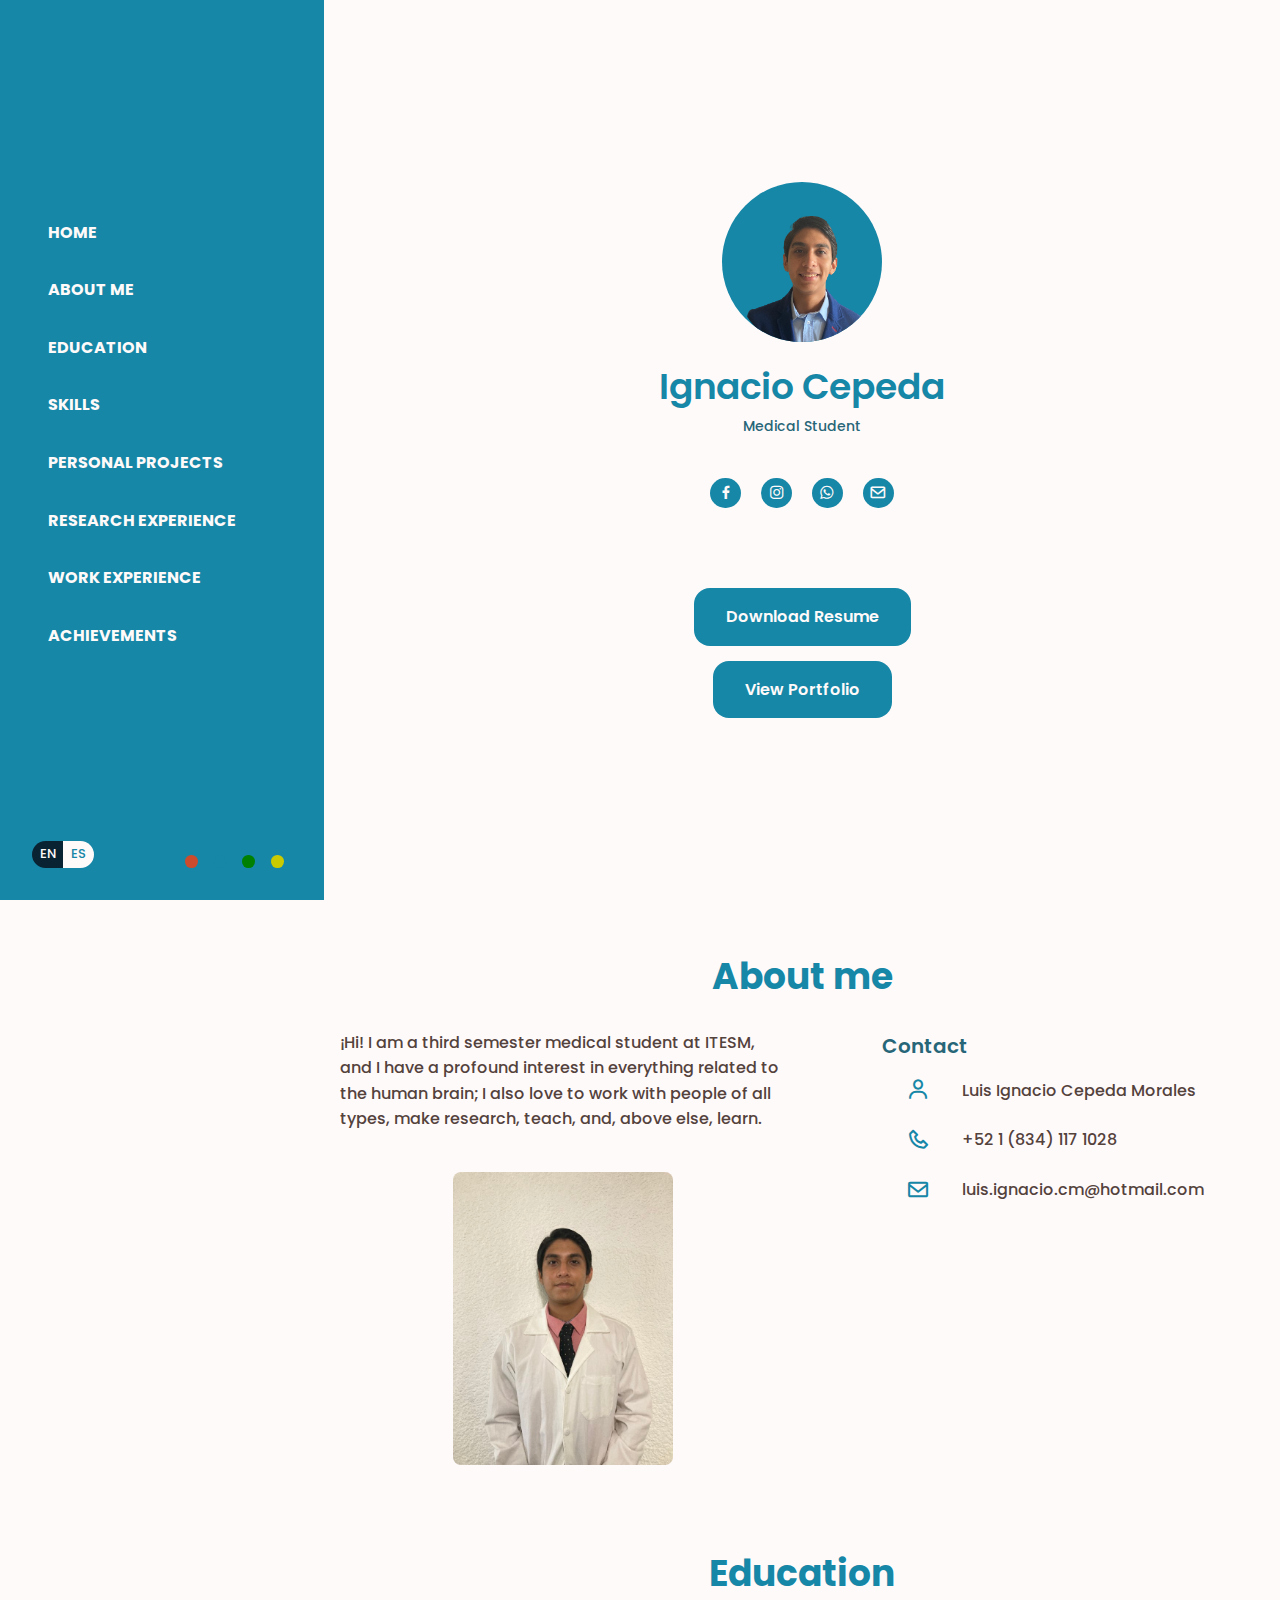
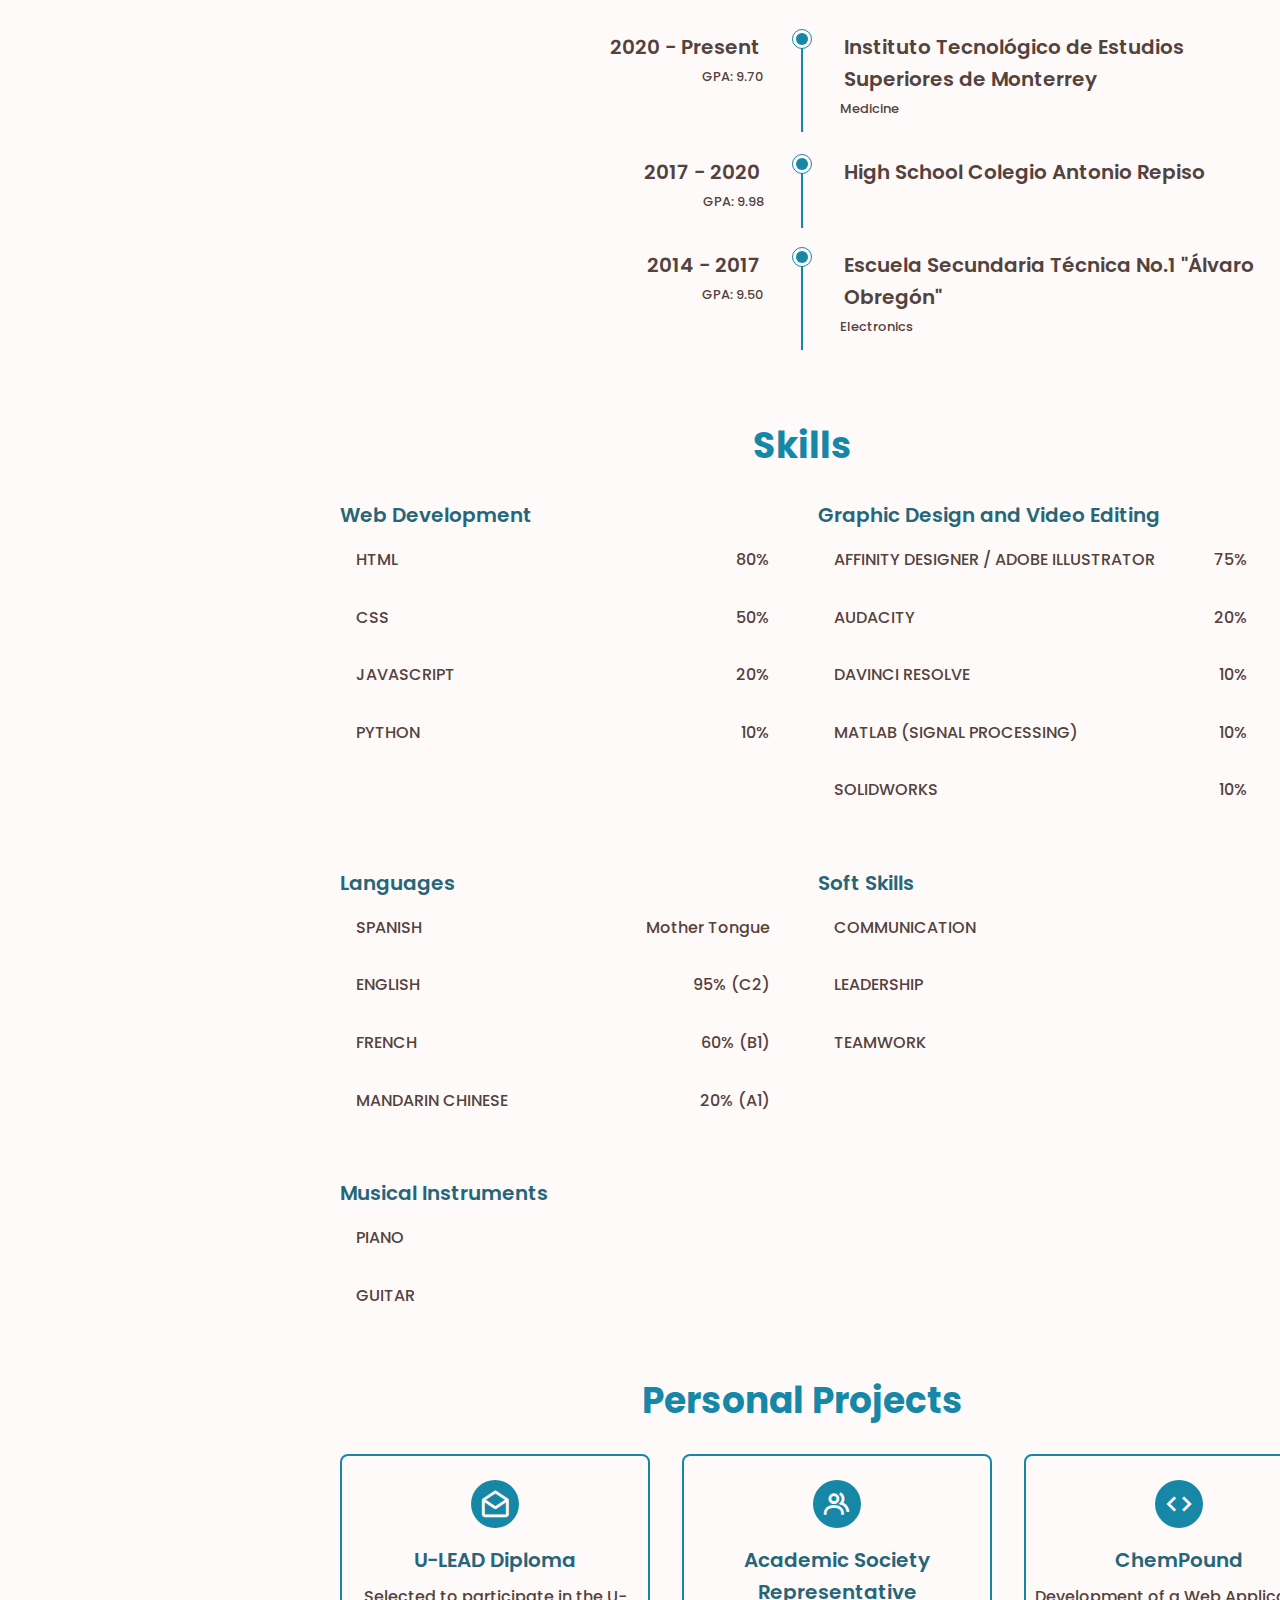
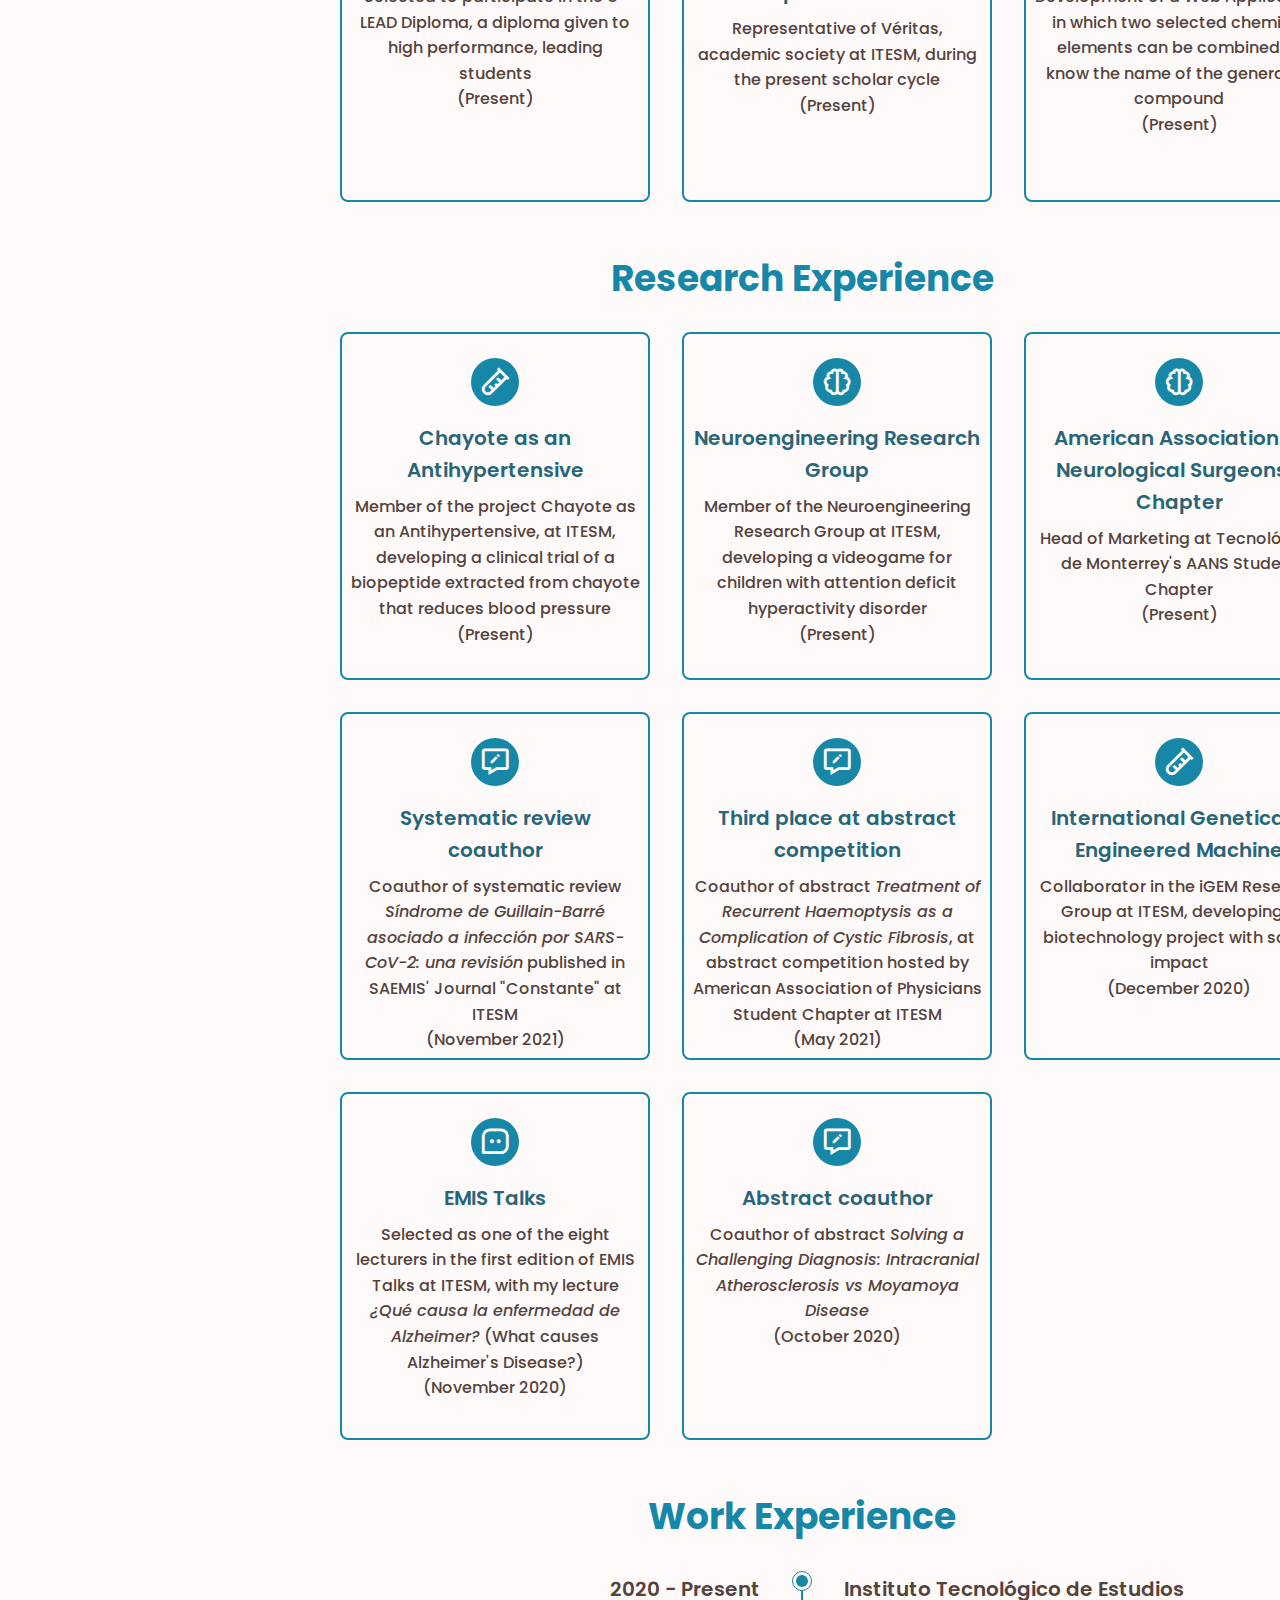
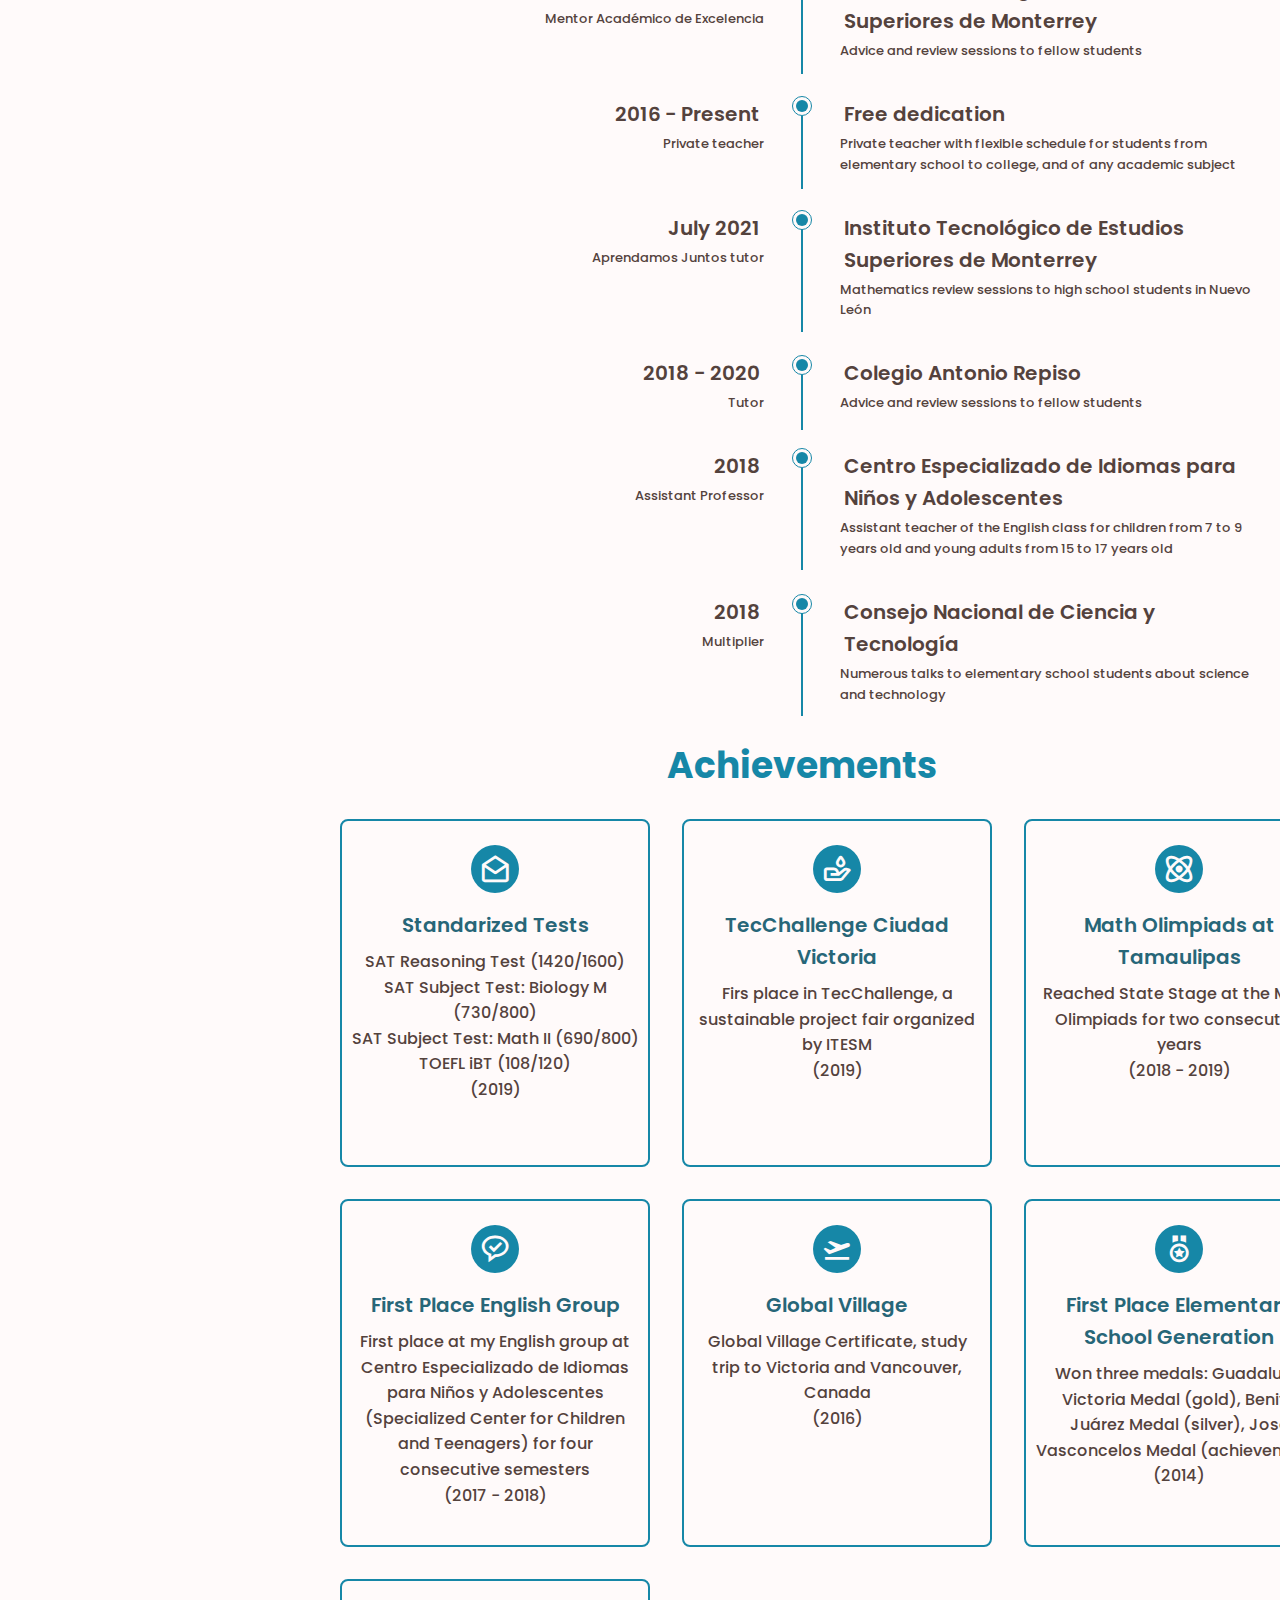
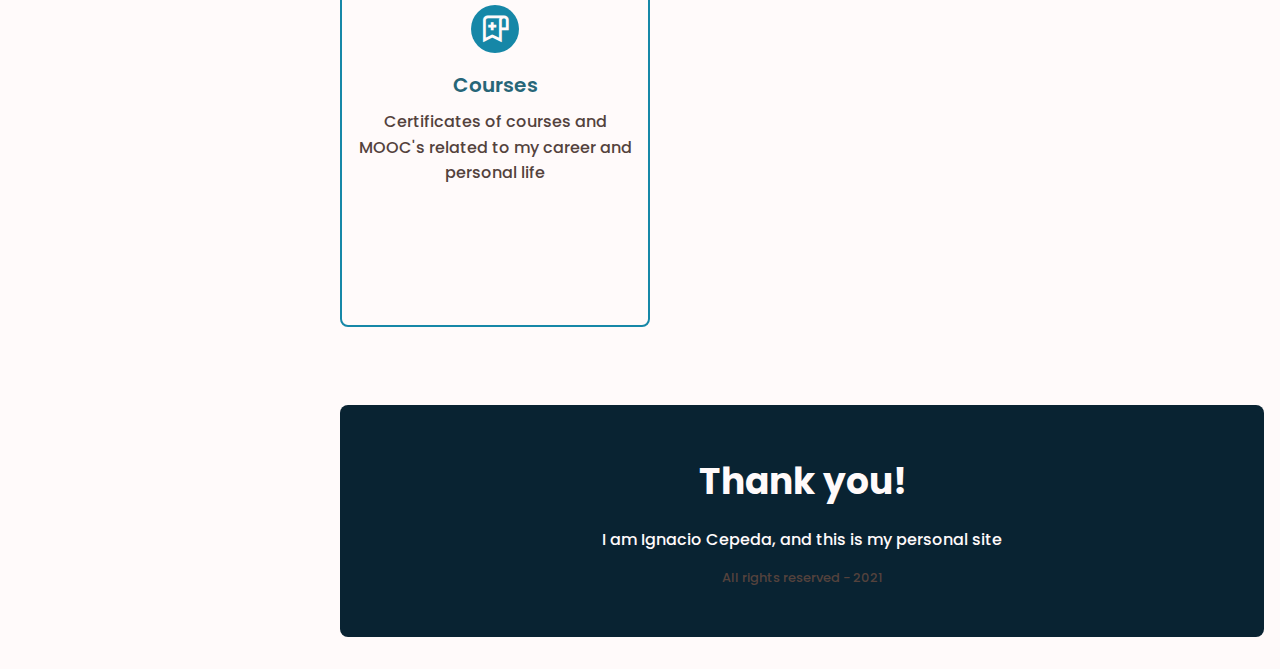
==== commit 5db5a8cc: "Add Research Experience" ====
--- a/english.html
+++ b/english.html
@@ -281,6 +281,16 @@
                 <h2 class="titulo_seccion">Research Experience</h2>
                 <div class="contenedor_proyectos bd_grid">
                     <div class="contenido_proyectos">
+                        <a href="" target="_blank">
+                            <i class="bx bx-test-tube icono_proyectos"></i>
+                            <h3 class="titulo_proyectos">Chayote as an Antihypertensive</h3>
+                            <p class="descripcion_proyectos">
+                                Member of the project Chayote as an Antihypertensive, at ITESM, developing a clinical trial
+                                of a biopeptide extracted from chayote that reduces blood pressure <br>(Present)
+                            </p>
+                        </a>
+                    </div>
+                    <div class="contenido_proyectos">
                         <a href="https://neuroinge.wordpress.com/miembros/" target="_blank">
                             <i class="bx bx-brain icono_proyectos"></i>
                             <h3 class="titulo_proyectos">Neuroengineering Research Group</h3>
@@ -296,6 +306,17 @@
                             <h3 class="titulo_proyectos">American Association of Neurological Surgeons - Chapter</h3>
                             <p class="descripcion_proyectos">
                                 Head of Marketing at Tecnológico de Monterrey's AANS Student Chapter <br>(Present)
+                            </p>
+                        </a>
+                    </div>
+                    <div class="contenido_proyectos">
+                        <a href="" target="_blank">
+                            <i class="bx bx-message-edit icono_proyectos"></i>
+                            <h3 class="titulo_proyectos">Systematic review coauthor</h3>
+                            <p class="descripcion_proyectos">
+                                Coauthor of systematic review <em>Síndrome de Guillain-Barré asociado a infección
+                                por SARS-CoV-2: una revisión</em> published in SAEMIS' Journal "Constante" at ITESM
+                                <br>(November 2021)
                             </p>
                         </a>
                     </div>
@@ -334,7 +355,7 @@
                     </div>
                     <div class="contenido_proyectos">
                         <i class="bx bx-message-edit icono_proyectos"></i>
-                        <h3 class="titulo_proyectos">Abstract Coauthor</h3>
+                        <h3 class="titulo_proyectos">Abstract coauthor</h3>
                         <p class="descripcion_proyectos">
                             Coauthor of abstract <em>Solving a
                             Challenging Diagnosis: Intracranial Atherosclerosis vs Moyamoya Disease</em>
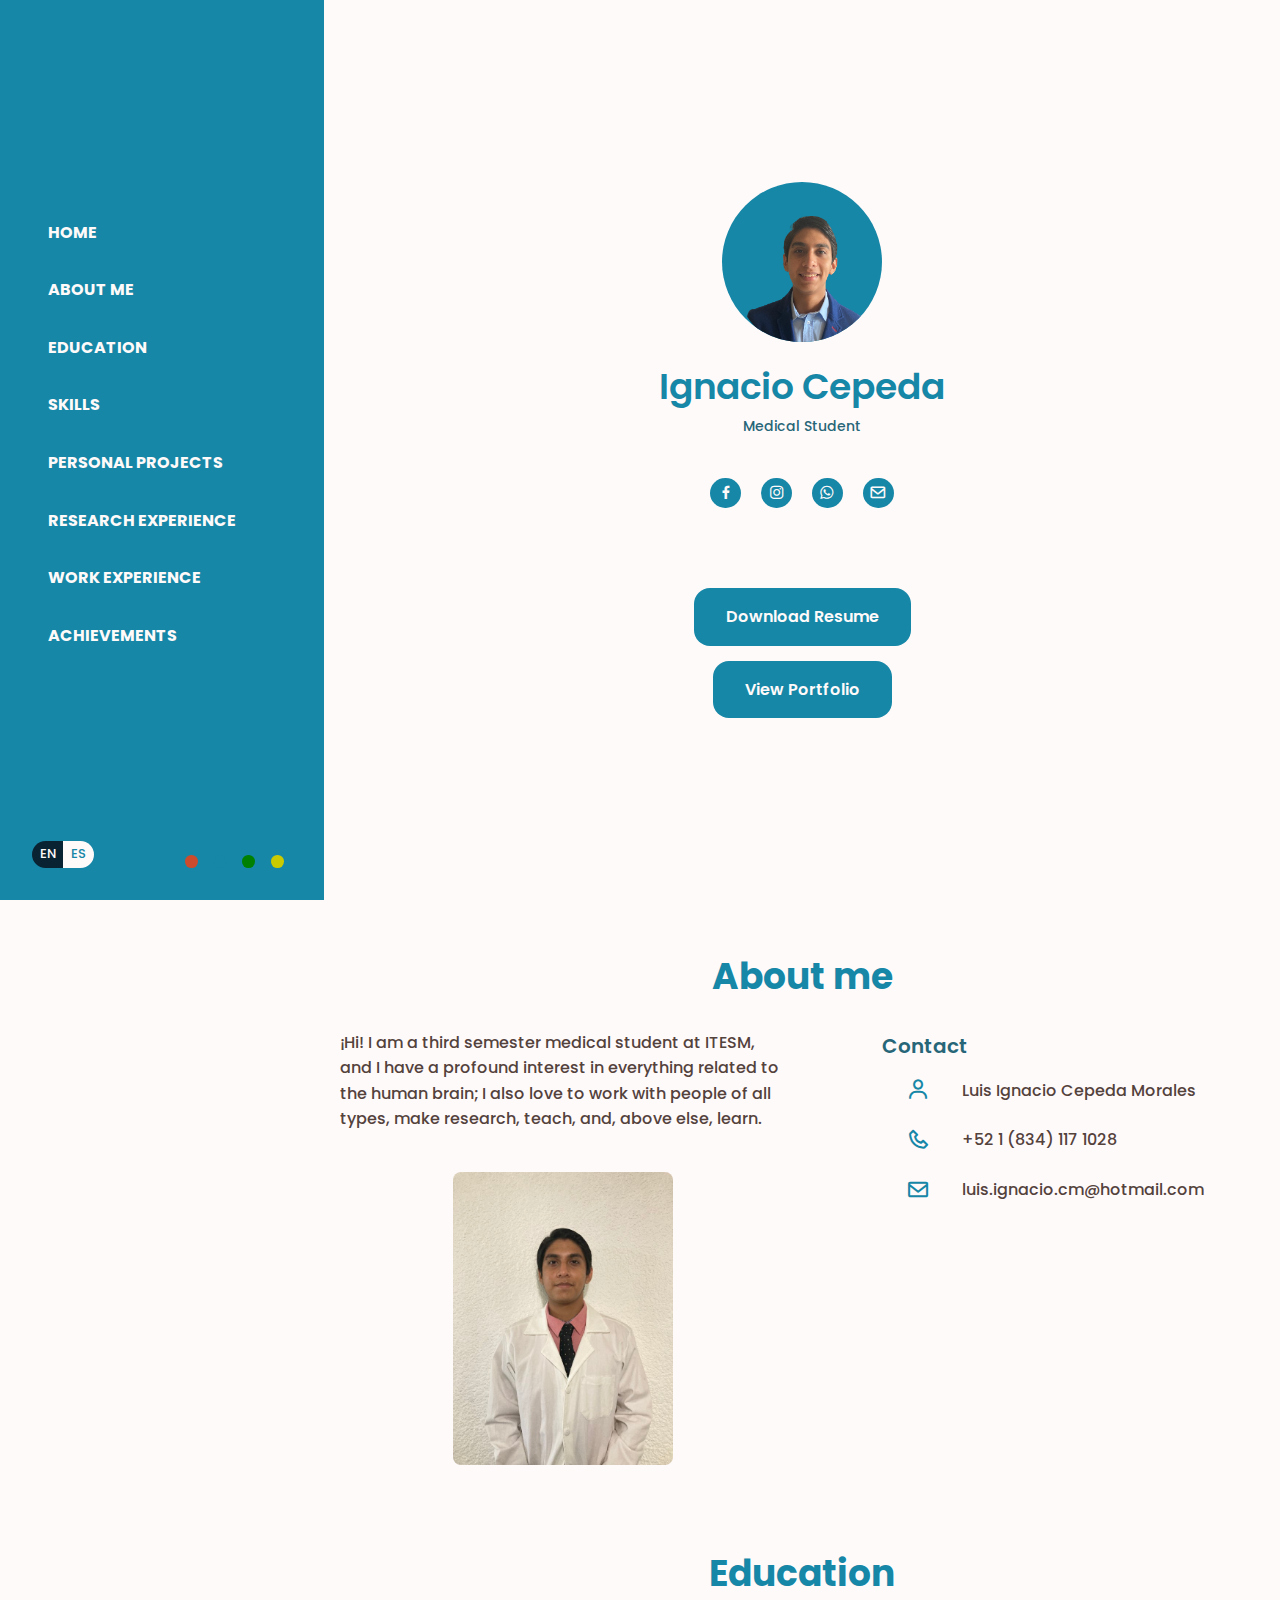
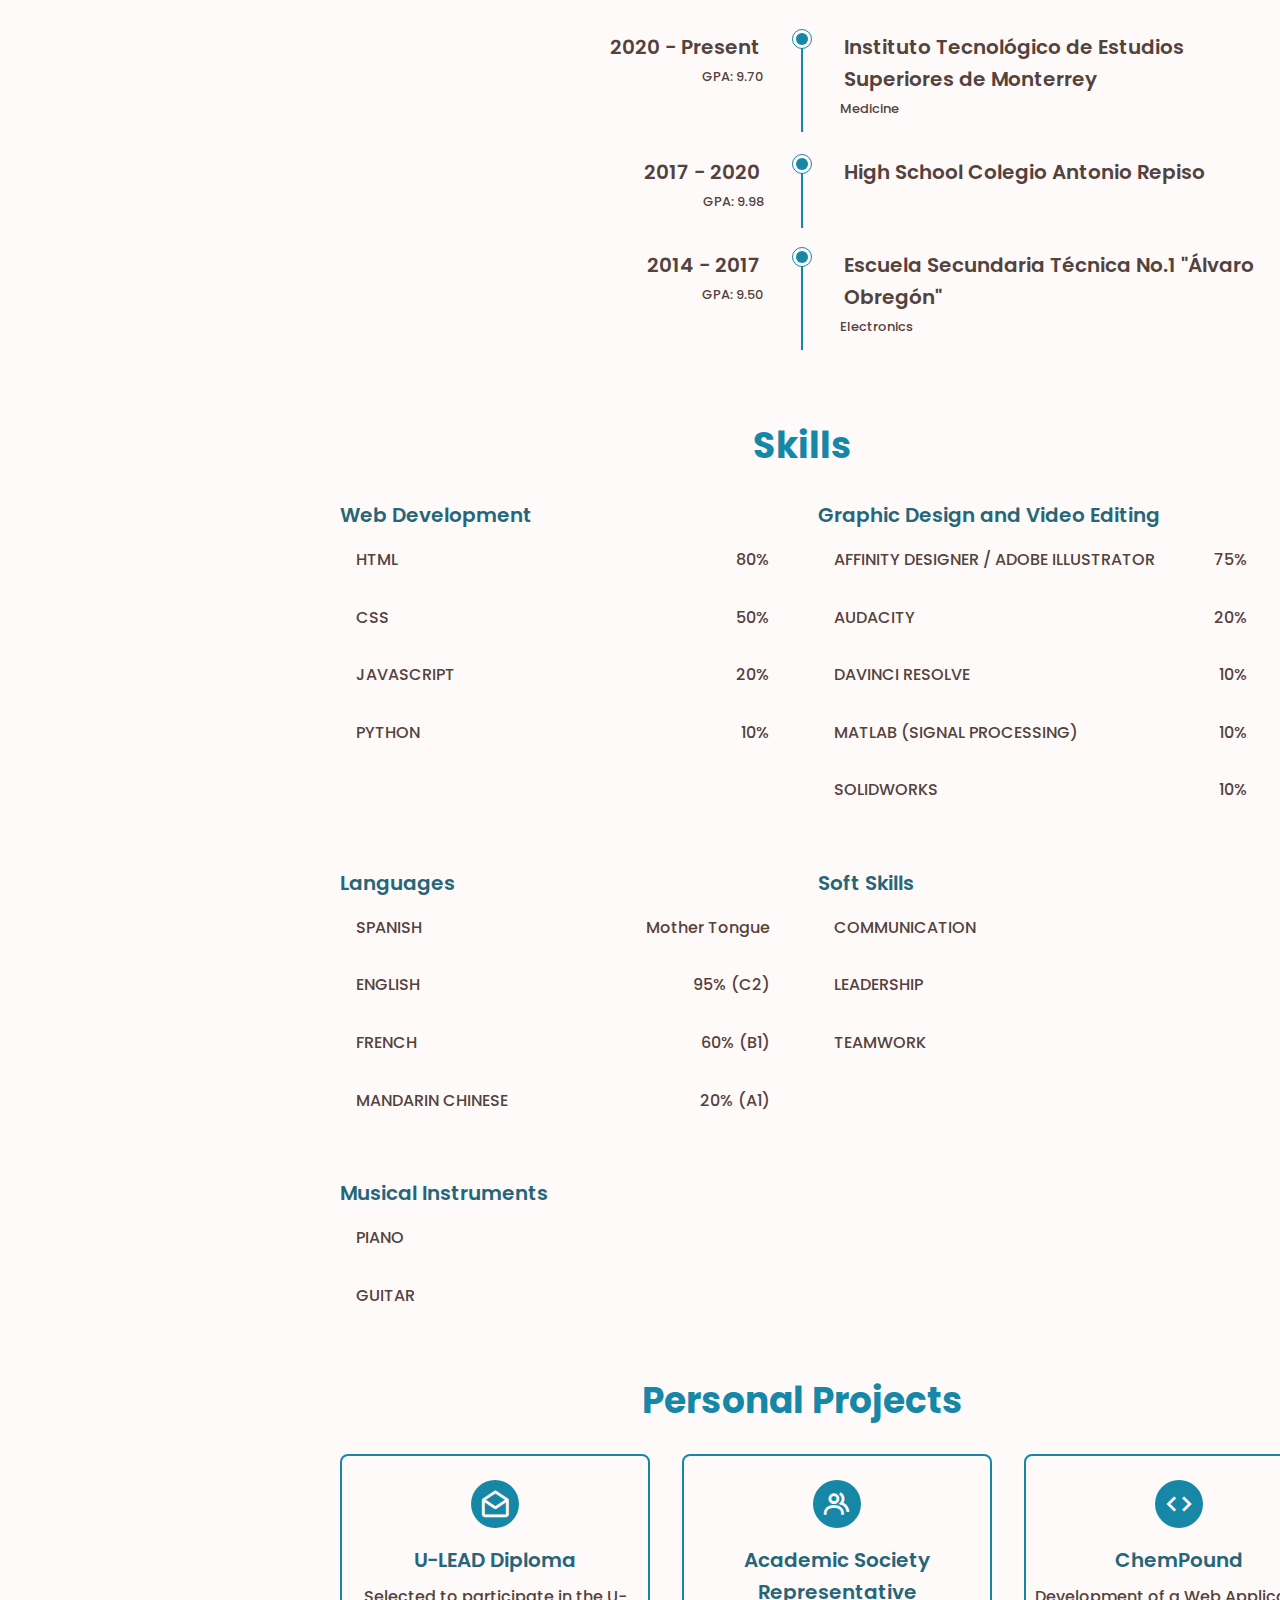
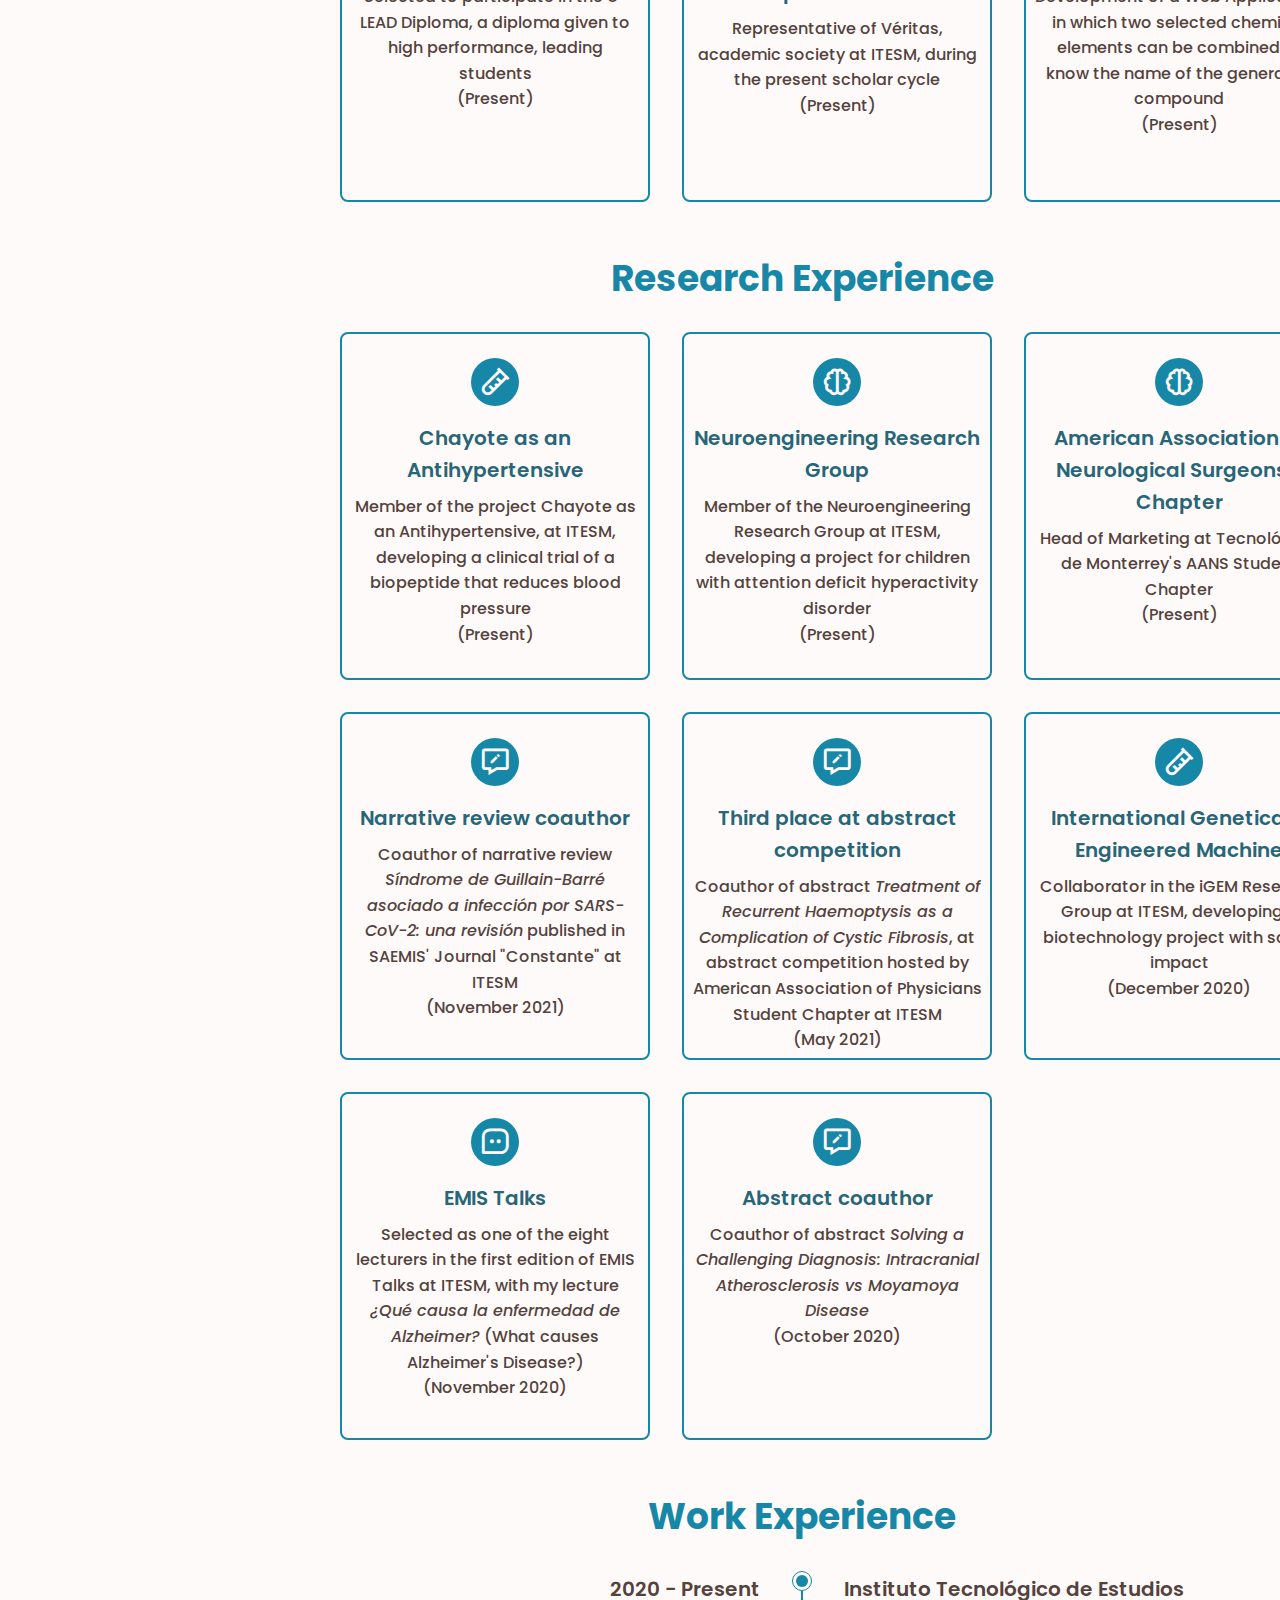
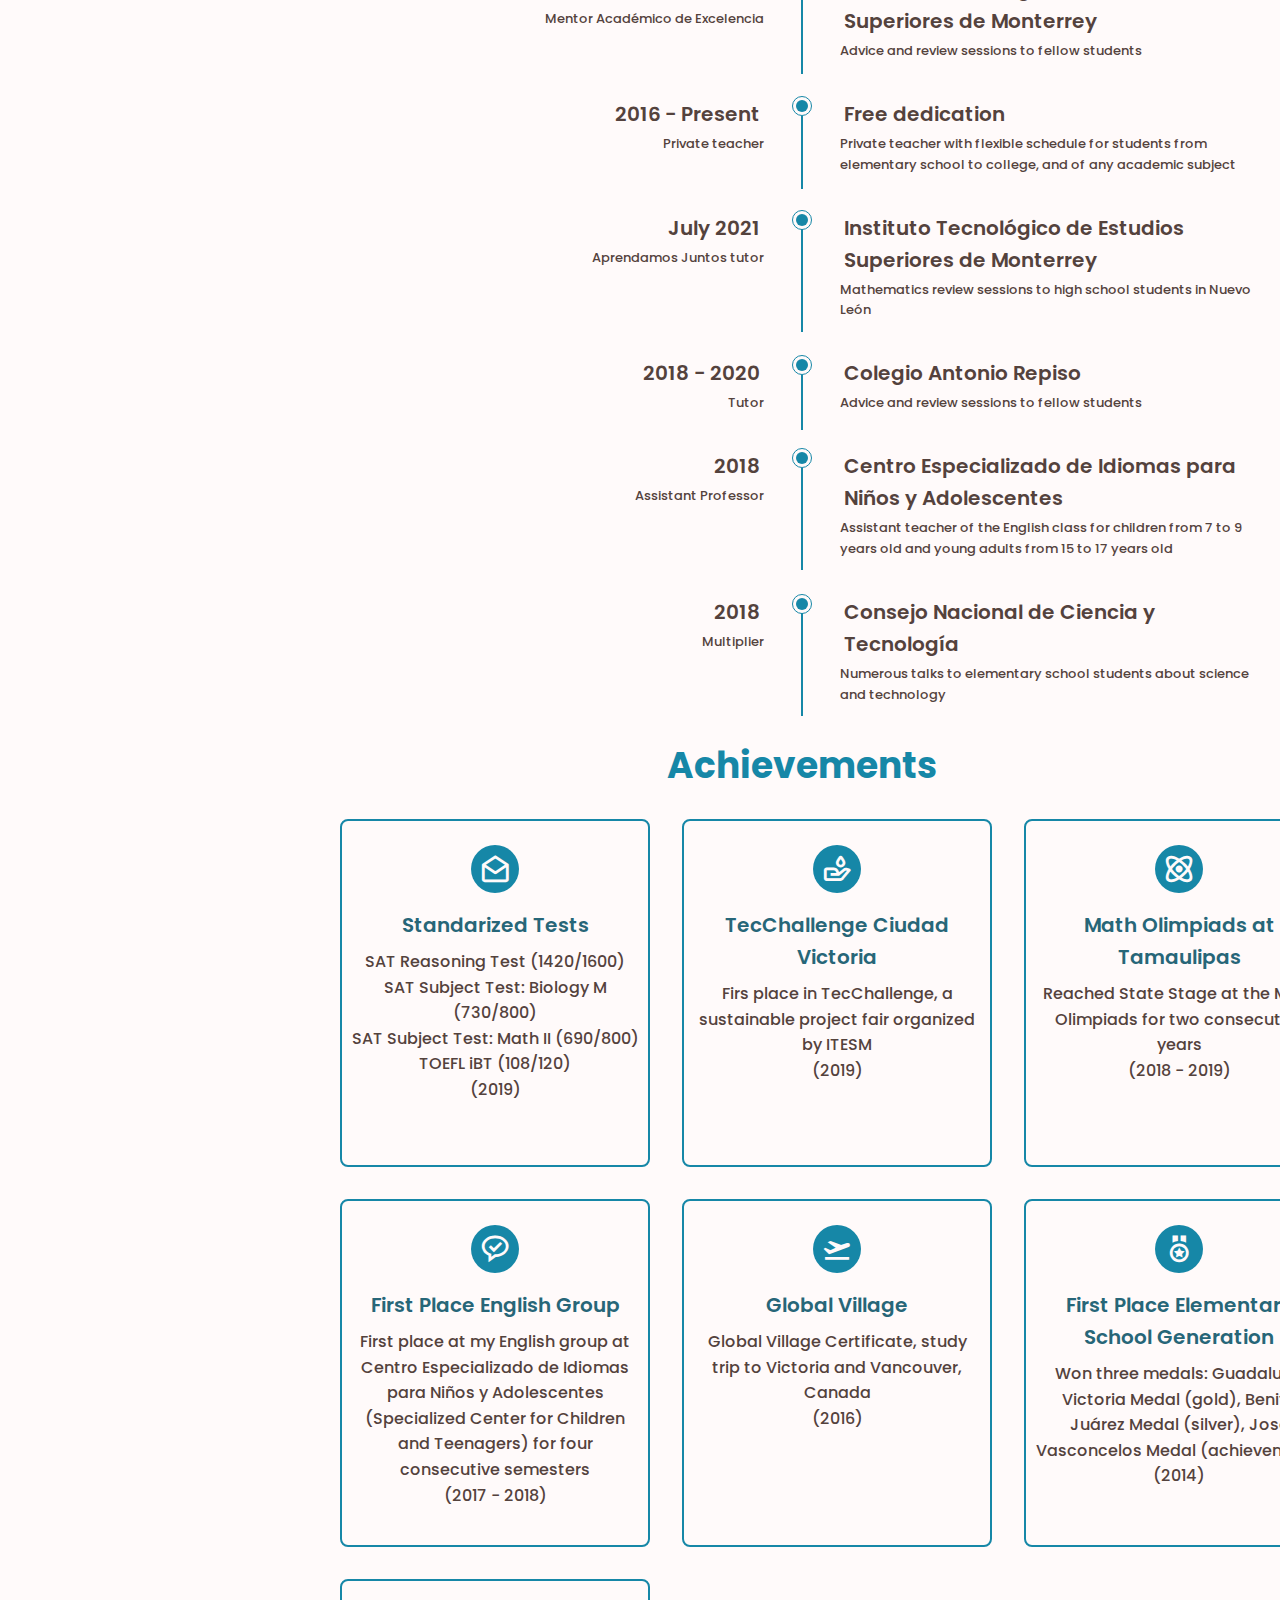
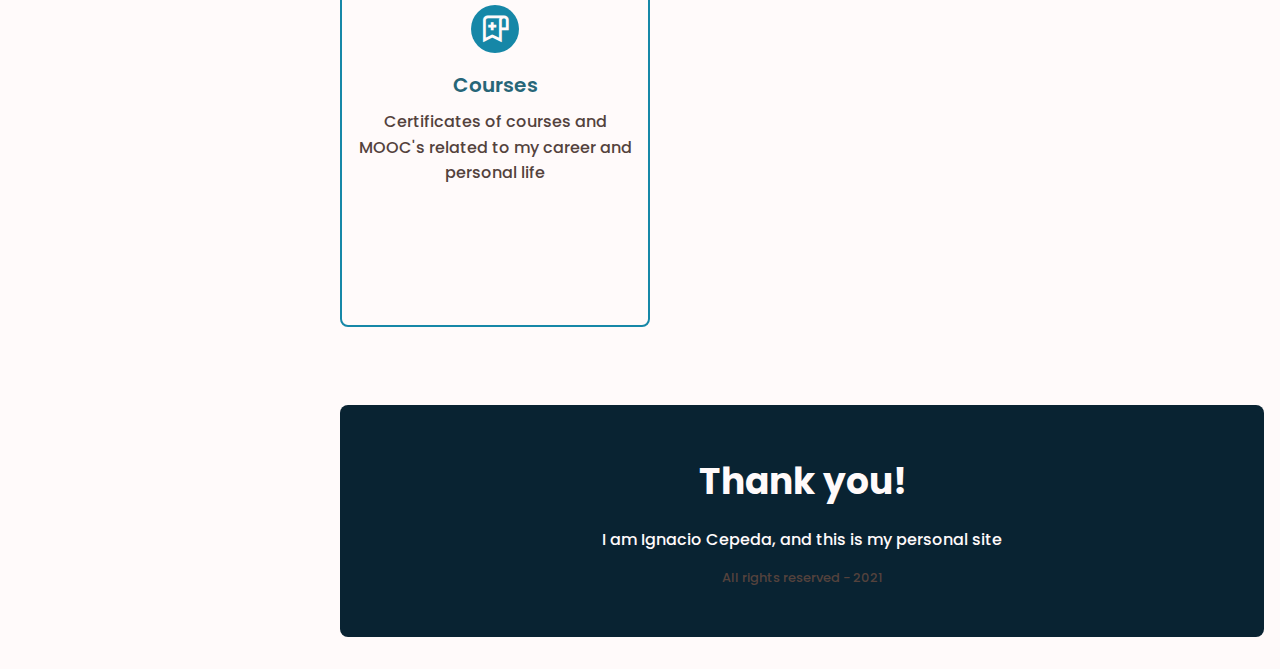
==== commit 9013561f: "Update Curriculum to December 2021" ====
--- a/english.html
+++ b/english.html
@@ -286,7 +286,7 @@
                             <h3 class="titulo_proyectos">Chayote as an Antihypertensive</h3>
                             <p class="descripcion_proyectos">
                                 Member of the project Chayote as an Antihypertensive, at ITESM, developing a clinical trial
-                                of a biopeptide extracted from chayote that reduces blood pressure <br>(Present)
+                                of a biopeptide that reduces blood pressure <br>(Present)
                             </p>
                         </a>
                     </div>
@@ -295,7 +295,7 @@
                             <i class="bx bx-brain icono_proyectos"></i>
                             <h3 class="titulo_proyectos">Neuroengineering Research Group</h3>
                             <p class="descripcion_proyectos">
-                                Member of the Neuroengineering Research Group at ITESM, developing a videogame
+                                Member of the Neuroengineering Research Group at ITESM, developing a project
                                 for children with attention deficit hyperactivity disorder <br>(Present)
                             </p>
                         </a>
@@ -312,9 +312,9 @@
                     <div class="contenido_proyectos">
                         <a href="" target="_blank">
                             <i class="bx bx-message-edit icono_proyectos"></i>
-                            <h3 class="titulo_proyectos">Systematic review coauthor</h3>
-                            <p class="descripcion_proyectos">
-                                Coauthor of systematic review <em>Síndrome de Guillain-Barré asociado a infección
+                            <h3 class="titulo_proyectos">Narrative review coauthor</h3>
+                            <p class="descripcion_proyectos">
+                                Coauthor of narrative review <em>Síndrome de Guillain-Barré asociado a infección
                                 por SARS-CoV-2: una revisión</em> published in SAEMIS' Journal "Constante" at ITESM
                                 <br>(November 2021)
                             </p>
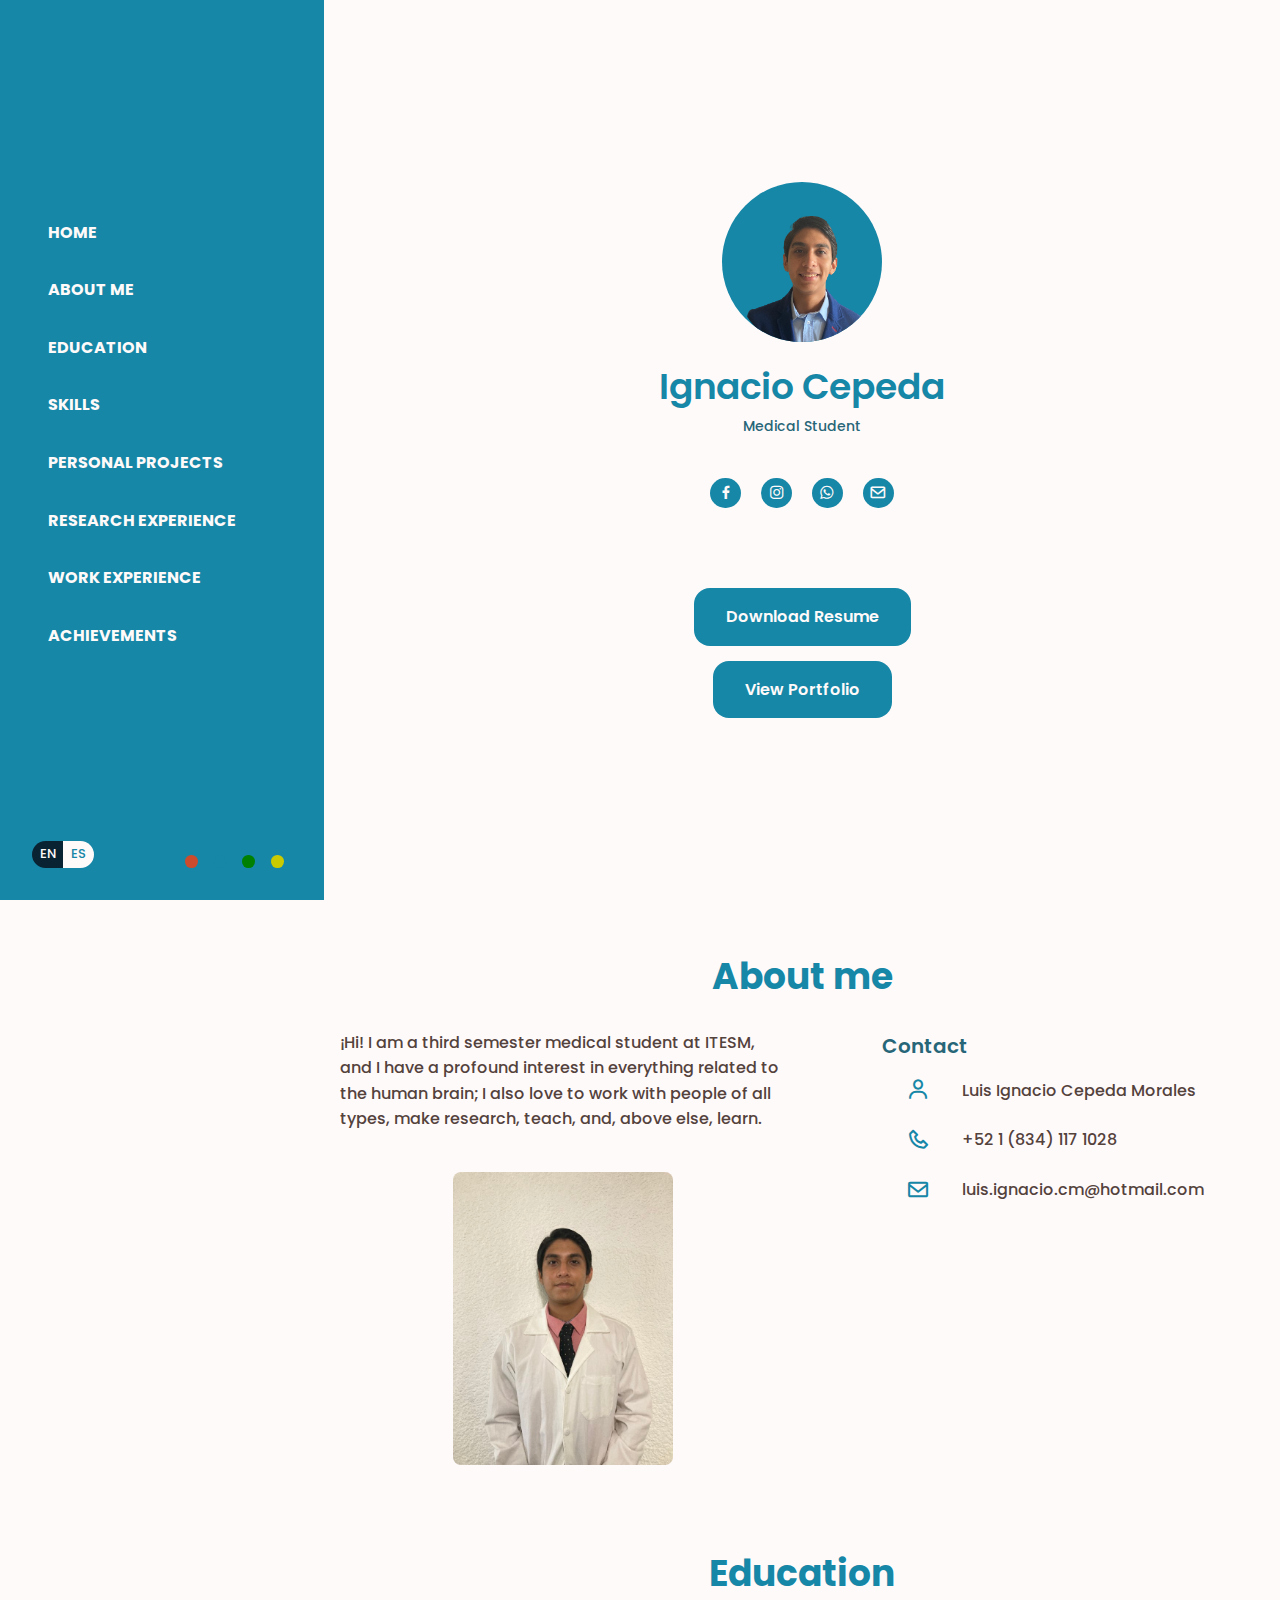
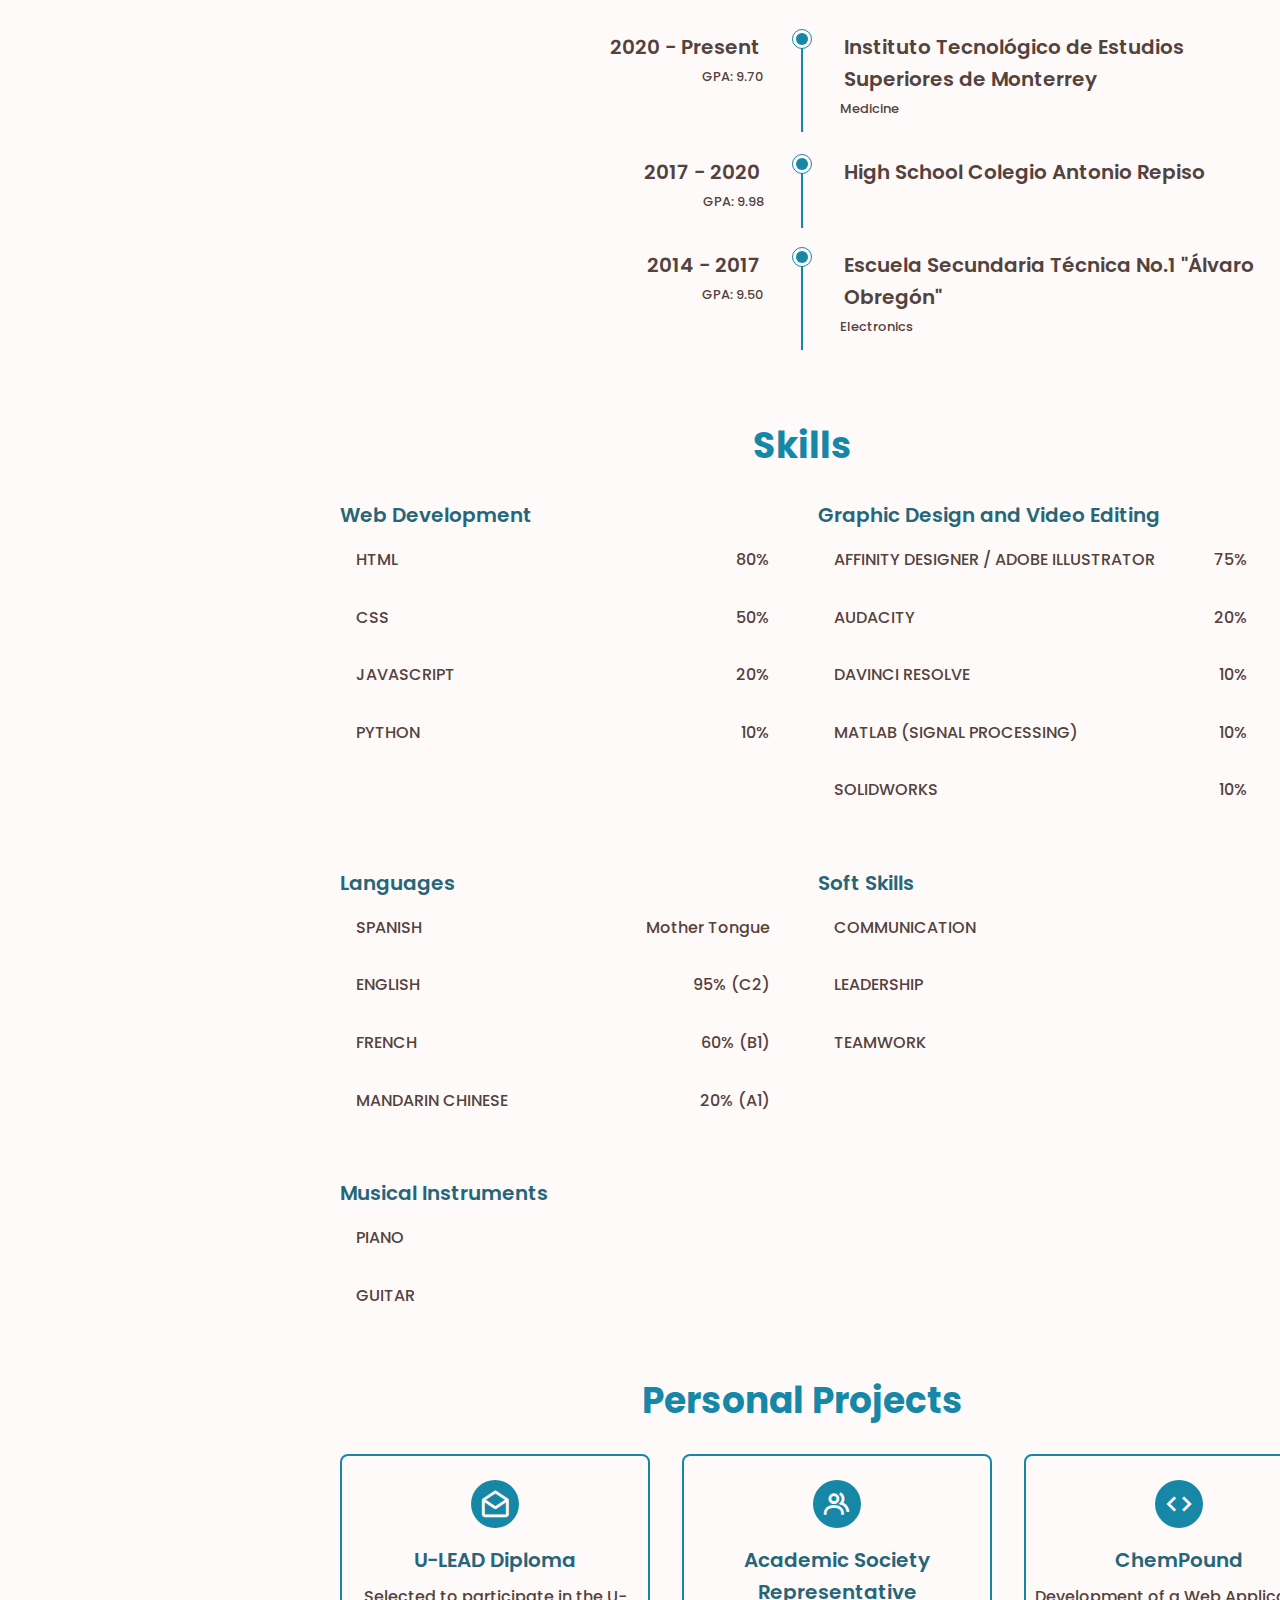
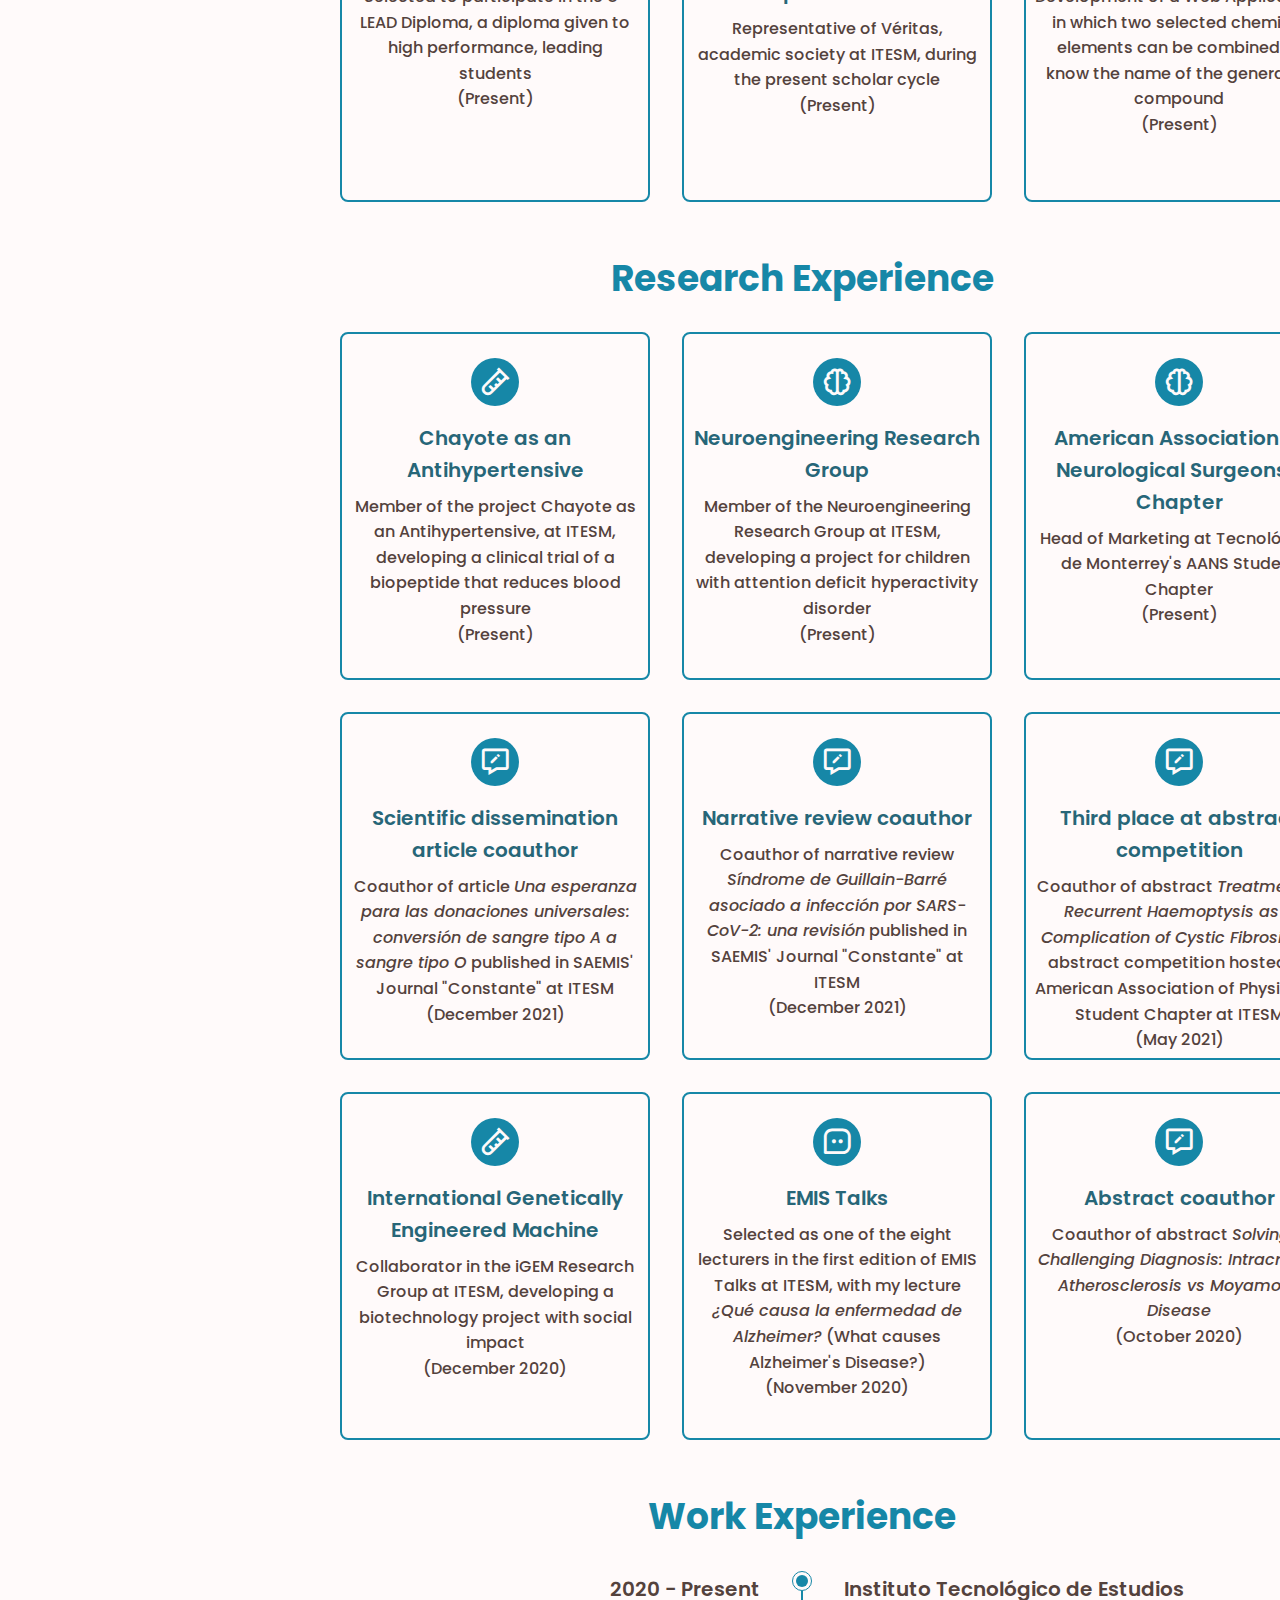
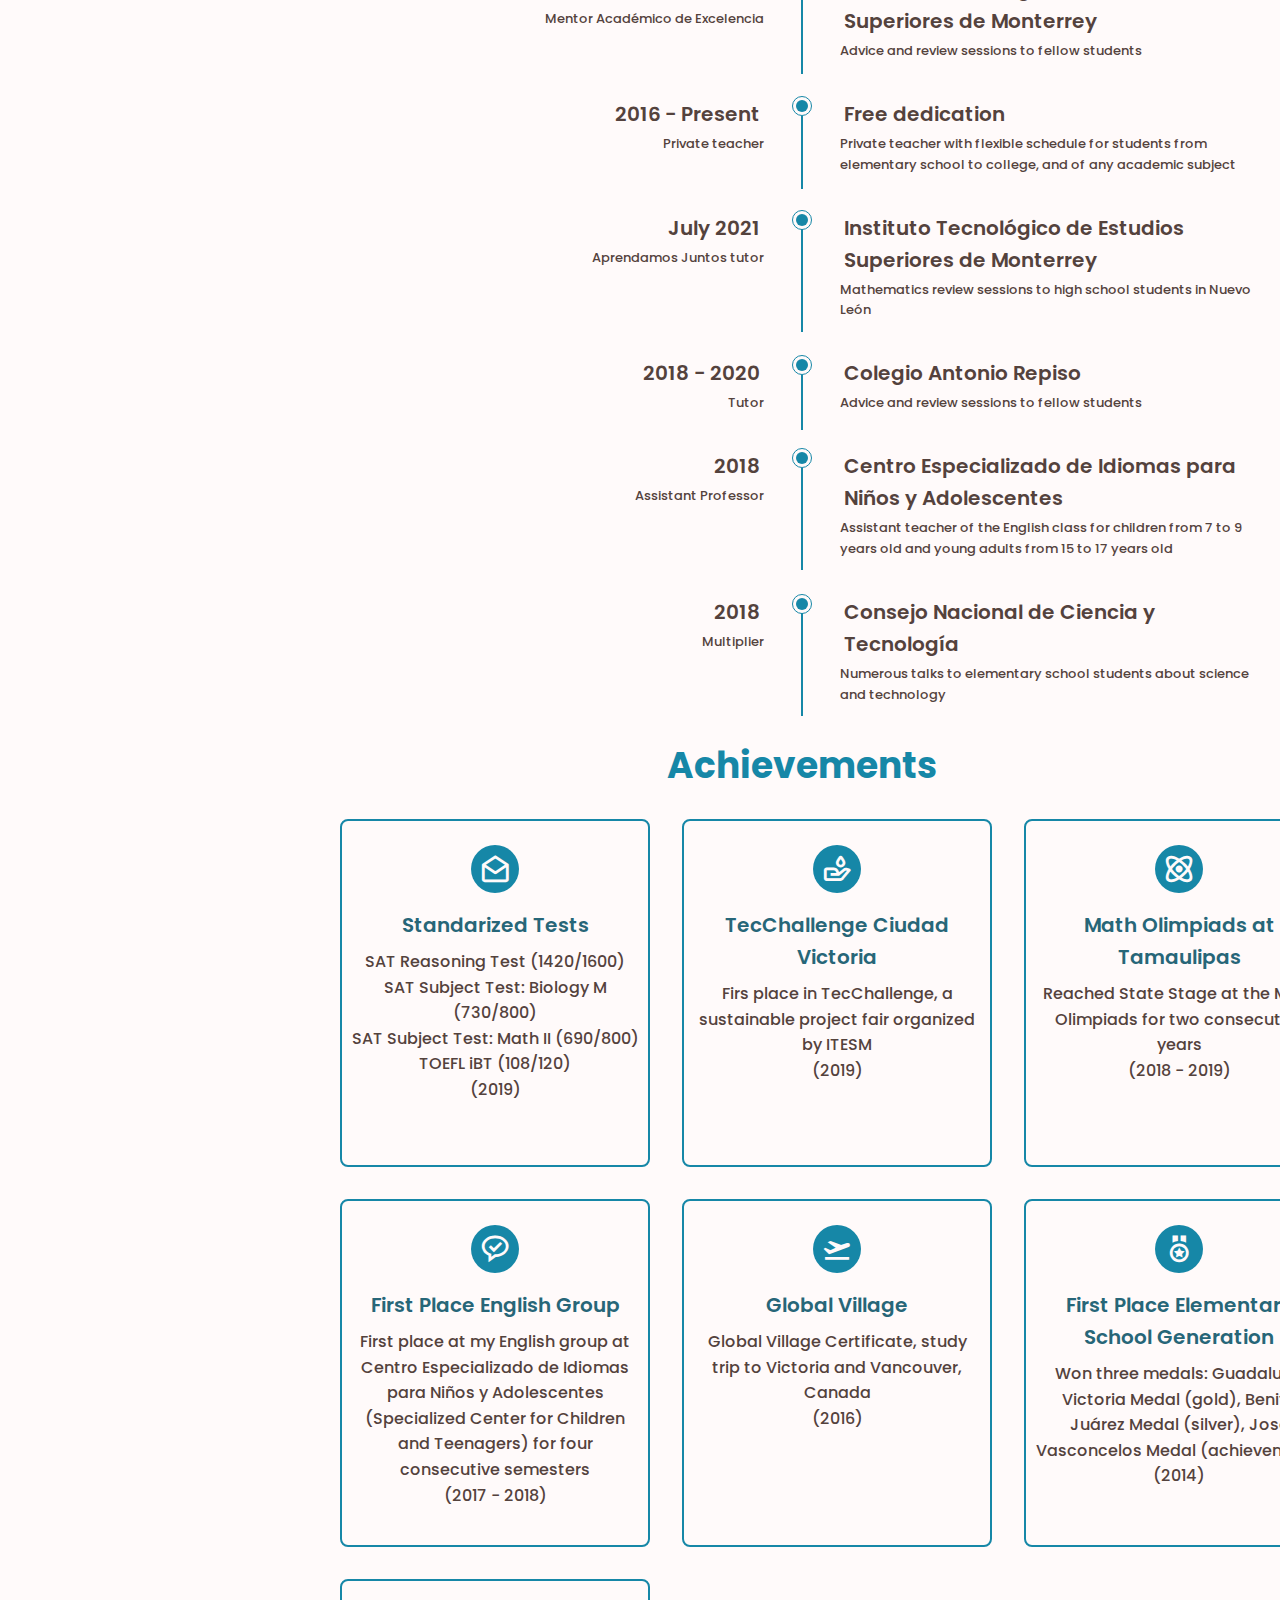
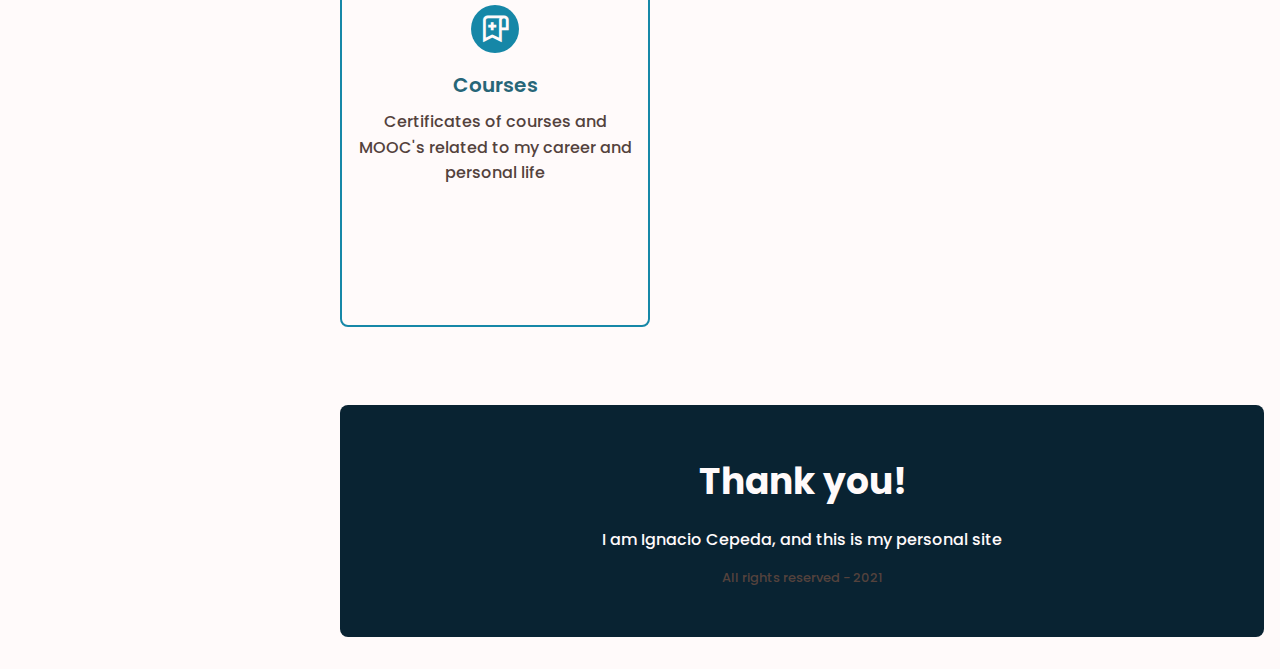
==== commit 91dd375e: "Update Curriculum to December 2021" ====
--- a/english.html
+++ b/english.html
@@ -310,13 +310,24 @@
                         </a>
                     </div>
                     <div class="contenido_proyectos">
-                        <a href="" target="_blank">
+                        <a href="https://issuu.com/saemismty/docs/constante_final_compressed?utm_source=issuu&utm_medium=Revista&utm_campaign=Constante_revista" target="_blank">
+                            <i class="bx bx-message-edit icono_proyectos"></i>
+                            <h3 class="titulo_proyectos">Scientific dissemination article coauthor</h3>
+                            <p class="descripcion_proyectos">
+                                Coauthor of article <em>Una esperanza para las donaciones universales: conversión de sangre
+                                tipo A a sangre tipo O</em> published in SAEMIS' Journal "Constante" at ITESM
+                                <br>(December 2021)
+                            </p>
+                        </a>
+                    </div>
+                    <div class="contenido_proyectos">
+                        <a href="https://issuu.com/saemismty/docs/constante_final_compressed?utm_source=issuu&utm_medium=Revista&utm_campaign=Constante_revista" target="_blank">
                             <i class="bx bx-message-edit icono_proyectos"></i>
                             <h3 class="titulo_proyectos">Narrative review coauthor</h3>
                             <p class="descripcion_proyectos">
                                 Coauthor of narrative review <em>Síndrome de Guillain-Barré asociado a infección
                                 por SARS-CoV-2: una revisión</em> published in SAEMIS' Journal "Constante" at ITESM
-                                <br>(November 2021)
+                                <br>(December 2021)
                             </p>
                         </a>
                     </div>
